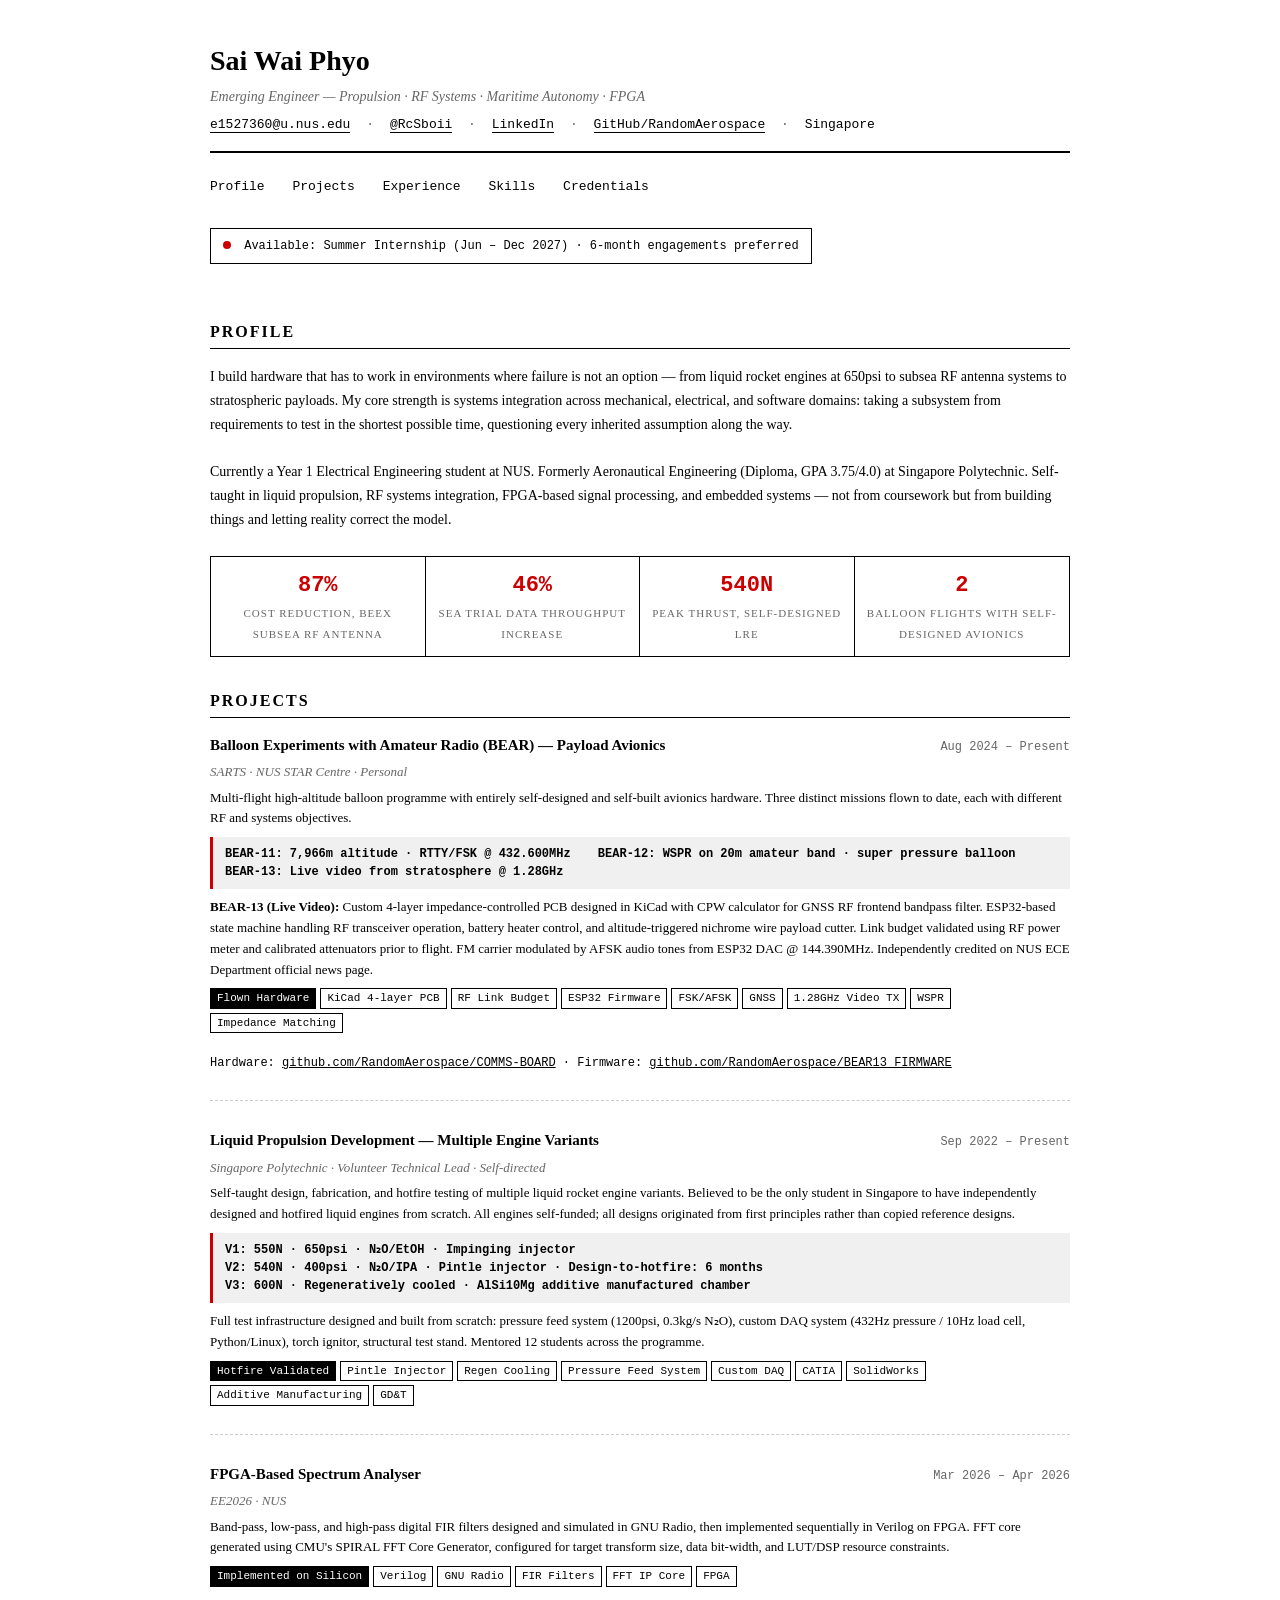
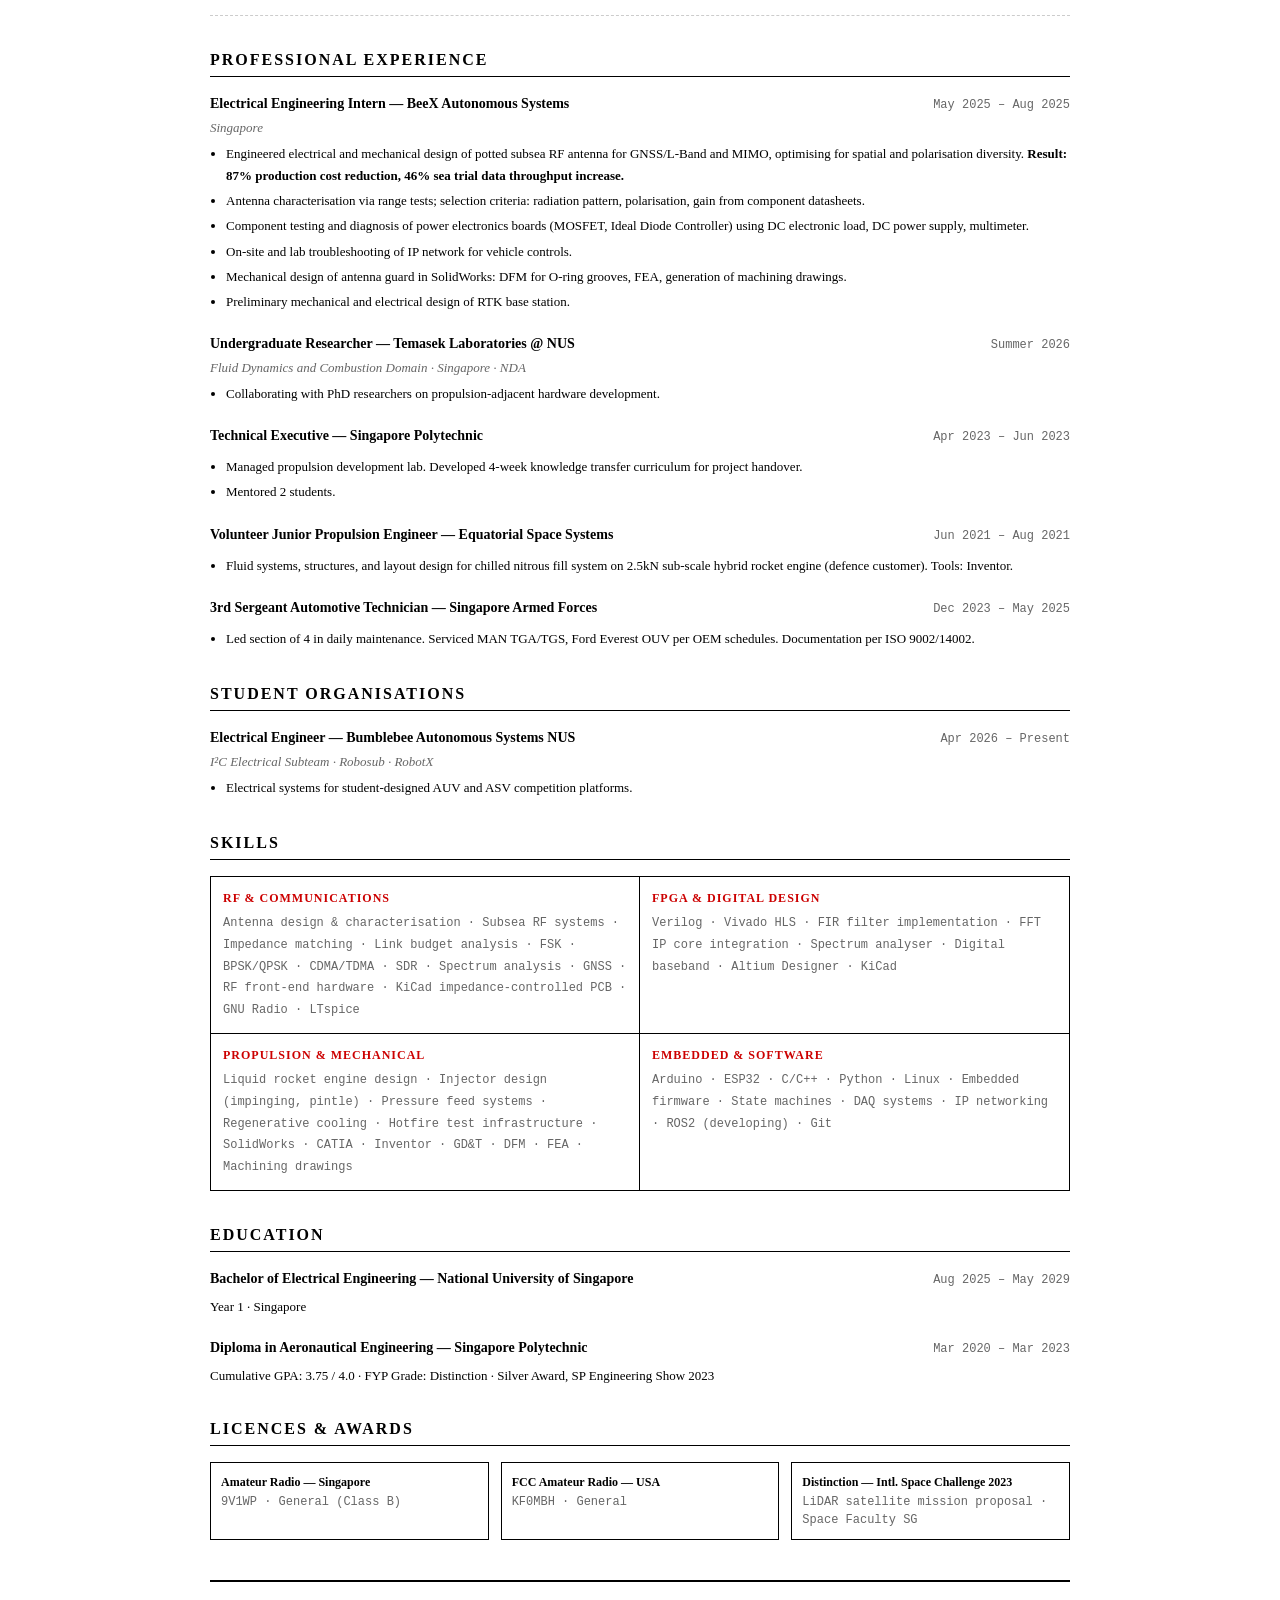
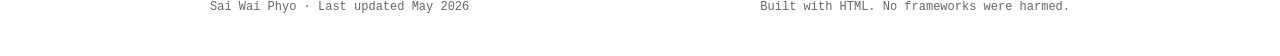
==== index.html @ ee34e175 "Update profile section by removing internships and projects Removed internship details and multiple " ====
<!DOCTYPE html>
<html lang="en">
<head>
<meta charset="UTF-8">
<meta name="viewport" content="width=device-width, initial-scale=1.0">
<title>Sai Wai Phyo — Emerging Engineer</title>
<style>
  /* Academic Brutalist — Information density over aesthetics */
  :root {
    --black: #000000;
    --white: #ffffff;
    --gray: #666666;
    --light-gray: #f0f0f0;
    --border: #000000;
    --accent: #cc0000; /* single red accent, like a correction pen */
  }

  * {
    margin: 0;
    padding: 0;
    box-sizing: border-box;
  }

  body {
    font-family: "Times New Roman", Times, serif;
    font-size: 14px;
    line-height: 1.5;
    color: var(--black);
    background: var(--white);
    max-width: 900px;
    margin: 0 auto;
    padding: 40px 20px;
  }

  /* Header — pure information, no decoration */
  header {
    border-bottom: 2px solid var(--black);
    padding-bottom: 16px;
    margin-bottom: 24px;
  }

  header h1 {
    font-size: 28px;
    font-weight: bold;
    letter-spacing: 0;
    margin-bottom: 4px;
  }

  header .subtitle {
    font-size: 14px;
    color: var(--gray);
    font-style: italic;
    margin-bottom: 8px;
  }

  header .contact-line {
    font-size: 13px;
    font-family: "Courier New", monospace;
  }

  header .contact-line a {
    color: var(--black);
    text-decoration: none;
    border-bottom: 1px solid var(--black);
  }

  header .contact-line a:hover {
    color: var(--accent);
    border-bottom-color: var(--accent);
  }

  header .contact-line span {
    margin: 0 8px;
    color: var(--gray);
  }

  /* Navigation — plain text links */
  nav {
    margin-bottom: 32px;
    font-size: 13px;
    font-family: "Courier New", monospace;
  }

  nav a {
    color: var(--black);
    text-decoration: none;
    margin-right: 20px;
    border-bottom: 1px solid transparent;
  }

  nav a:hover {
    border-bottom: 1px solid var(--black);
  }

  /* Section headers */
  h2 {
    font-size: 16px;
    font-weight: bold;
    text-transform: uppercase;
    letter-spacing: 2px;
    border-bottom: 1px solid var(--black);
    padding-bottom: 4px;
    margin-bottom: 16px;
    margin-top: 32px;
  }

  h3 {
    font-size: 14px;
    font-weight: bold;
    margin-bottom: 4px;
  }

  /* Profile section */
  .profile {
    margin-bottom: 24px;
    font-size: 14px;
    line-height: 1.7;
  }

  /* Stats bar — the numbers that matter */
  .stats-bar {
    display: grid;
    grid-template-columns: repeat(4, 1fr);
    border: 1px solid var(--black);
    margin-bottom: 32px;
  }

  .stat {
    padding: 12px;
    border-right: 1px solid var(--black);
    text-align: center;
  }

  .stat:last-child {
    border-right: none;
  }

  .stat-number {
    font-size: 22px;
    font-weight: bold;
    font-family: "Courier New", monospace;
    color: var(--accent);
    display: block;
  }

  .stat-label {
    font-size: 11px;
    color: var(--gray);
    text-transform: uppercase;
    letter-spacing: 1px;
  }

  /* Project entries */
  .project {
    margin-bottom: 28px;
    padding-bottom: 28px;
    border-bottom: 1px dashed #ccc;
  }

  .project:last-child {
    border-bottom: none;
  }

  .project-header {
    display: flex;
    justify-content: space-between;
    align-items: baseline;
    margin-bottom: 6px;
  }

  .project-title {
    font-size: 15px;
    font-weight: bold;
  }

  .project-date {
    font-size: 12px;
    color: var(--gray);
    font-family: "Courier New", monospace;
    white-space: nowrap;
  }

  .project-org {
    font-size: 13px;
    font-style: italic;
    color: var(--gray);
    margin-bottom: 6px;
  }

  .project-desc {
    font-size: 13px;
    line-height: 1.6;
    margin-bottom: 8px;
  }

  /* Tags */
  .tags {
    display: flex;
    flex-wrap: wrap;
    gap: 4px;
    margin-top: 8px;
  }

  .tag {
    font-family: "Courier New", monospace;
    font-size: 11px;
    border: 1px solid var(--black);
    padding: 1px 6px;
    background: var(--white);
  }

  .tag.highlight {
    background: var(--black);
    color: var(--white);
  }

  /* Metrics */
  .metrics {
    background: var(--light-gray);
    border-left: 3px solid var(--accent);
    padding: 8px 12px;
    margin: 8px 0;
    font-family: "Courier New", monospace;
    font-size: 12px;
  }

  .metrics span {
    display: inline-block;
    margin-right: 20px;
    font-weight: bold;
  }

  /* Skills table */
  .skills-grid {
    display: grid;
    grid-template-columns: 1fr 1fr;
    gap: 0;
    border: 1px solid var(--black);
    margin-bottom: 16px;
  }

  .skill-category {
    padding: 12px;
    border-right: 1px solid var(--black);
    border-bottom: 1px solid var(--black);
  }

  .skill-category:nth-child(even) {
    border-right: none;
  }

  .skill-category:nth-last-child(-n+2) {
    border-bottom: none;
  }

  .skill-category h4 {
    font-size: 12px;
    font-weight: bold;
    text-transform: uppercase;
    letter-spacing: 1px;
    margin-bottom: 6px;
    color: var(--accent);
  }

  .skill-category p {
    font-size: 12px;
    font-family: "Courier New", monospace;
    line-height: 1.8;
    color: var(--gray);
  }

  /* Experience entries */
  .experience {
    margin-bottom: 20px;
  }

  .exp-header {
    display: flex;
    justify-content: space-between;
    align-items: baseline;
  }

  .exp-date {
    font-size: 12px;
    color: var(--gray);
    font-family: "Courier New", monospace;
    white-space: nowrap;
  }

  .exp-bullets {
    margin: 6px 0 0 16px;
    font-size: 13px;
    line-height: 1.7;
  }

  .exp-bullets li {
    margin-bottom: 3px;
  }

  /* Credentials */
  .credentials {
    display: grid;
    grid-template-columns: repeat(3, 1fr);
    gap: 12px;
    margin-bottom: 16px;
  }

  .credential {
    border: 1px solid var(--black);
    padding: 10px;
    font-size: 12px;
  }

  .credential .cred-title {
    font-weight: bold;
    margin-bottom: 2px;
  }

  .credential .cred-detail {
    font-family: "Courier New", monospace;
    color: var(--gray);
  }

  /* Footer */
  footer {
    margin-top: 40px;
    padding-top: 16px;
    border-top: 2px solid var(--black);
    font-size: 12px;
    color: var(--gray);
    font-family: "Courier New", monospace;
    display: flex;
    justify-content: space-between;
  }

  /* Status indicator */
  .status {
    display: inline-block;
    width: 8px;
    height: 8px;
    background: var(--accent);
    border-radius: 50%;
    margin-right: 6px;
    animation: pulse 2s infinite;
  }

  @keyframes pulse {
    0%, 100% { opacity: 1; }
    50% { opacity: 0.3; }
  }

  .availability {
    font-family: "Courier New", monospace;
    font-size: 12px;
    margin-bottom: 24px;
    padding: 8px 12px;
    border: 1px solid var(--black);
    display: inline-block;
  }

  /* Links */
  a {
    color: var(--black);
  }

  a:hover {
    color: var(--accent);
  }

  /* Print friendliness */
  @media print {
    .status { animation: none; }
    body { font-size: 12px; }
  }

  @media (max-width: 600px) {
    .stats-bar { grid-template-columns: repeat(2, 1fr); }
    .skills-grid { grid-template-columns: 1fr; }
    .credentials { grid-template-columns: 1fr; }
    .project-header { flex-direction: column; }
  }
</style>
</head>
<body>

<header>
  <h1>Sai Wai Phyo</h1>
  <div class="subtitle">Emerging Engineer — Propulsion · RF Systems · Maritime Autonomy · FPGA</div>
  <div class="contact-line">
    <a href="mailto:e1527360@u.nus.edu">e1527360@u.nus.edu</a>
    <span>·</span>
    <a href="https://twitter.com/RcSboii" target="_blank">@RcSboii</a>
    <span>·</span>
    <a href="https://linkedin.com/in/saiwaiphyord180" target="_blank">LinkedIn</a>
    <span>·</span>
    <a href="https://github.com/RandomAerospace" target="_blank">GitHub/RandomAerospace</a>
    <span>·</span>
    Singapore
  </div>
</header>

<nav>
  <a href="#profile">Profile</a>
  <a href="#projects">Projects</a>
  <a href="#experience">Experience</a>
  <a href="#skills">Skills</a>
  <a href="#credentials">Credentials</a>
</nav>

<div class="availability">
  <span class="status"></span>
  Available: Summer Internship (Jun – Dec 2027) · 6-month engagements preferred 
</div>

<!-- PROFILE -->
<section id="profile">
  <h2>Profile</h2>
  <div class="profile">
    <p>
      I build hardware that has to work in environments where failure is not an option — from liquid rocket engines at 650psi to subsea RF antenna systems to stratospheric payloads. My core strength is systems integration across mechanical, electrical, and software domains: taking a subsystem from requirements to test in the shortest possible time, questioning every inherited assumption along the way.
    </p>
    <br>
    <p>
      Currently a Year 1 Electrical Engineering student at NUS. Formerly Aeronautical Engineering (Diploma, GPA 3.75/4.0) at Singapore Polytechnic. Self-taught in liquid propulsion, RF systems integration, FPGA-based signal processing, and embedded systems — not from coursework but from building things and letting reality correct the model.
  </div>

  <div class="stats-bar">
    <div class="stat">
      <span class="stat-number">87%</span>
      <span class="stat-label">Cost reduction, BeeX subsea RF antenna</span>
    </div>
    <div class="stat">
      <span class="stat-number">46%</span>
      <span class="stat-label">Sea trial data throughput increase</span>
    </div>
    <div class="stat">
      <span class="stat-number">540N</span>
      <span class="stat-label">Peak thrust, self-designed LRE</span>
    </div>
    <div class="stat">
      <span class="stat-number">2</span>
      <span class="stat-label">Balloon flights with self-designed avionics</span>
    </div>
  </div>
</section>

<!-- PROJECTS -->
<section id="projects">
  <h2>Projects</h2>

  <div class="project">
    <div class="project-header">
      <div class="project-title">Balloon Experiments with Amateur Radio (BEAR) — Payload Avionics</div>
      <div class="project-date">Aug 2024 – Present</div>
    </div>
    <div class="project-org">SARTS · NUS STAR Centre · Personal</div>
    <div class="project-desc">
      Multi-flight high-altitude balloon programme with entirely self-designed and self-built avionics hardware. Three distinct missions flown to date, each with different RF and systems objectives.
    </div>
    <div class="metrics">
      <span>BEAR-11: 7,966m altitude · RTTY/FSK @ 432.600MHz</span>
      <span>BEAR-12: WSPR on 20m amateur band · super pressure balloon</span>
      <span>BEAR-13: Live video from stratosphere @ 1.28GHz</span>
    </div>
    <div class="project-desc">
      <strong>BEAR-13 (Live Video):</strong> Custom 4-layer impedance-controlled PCB designed in KiCad with CPW calculator for GNSS RF frontend bandpass filter. ESP32-based state machine handling RF transceiver operation, battery heater control, and altitude-triggered nichrome wire payload cutter. Link budget validated using RF power meter and calibrated attenuators prior to flight. FM carrier modulated by AFSK audio tones from ESP32 DAC @ 144.390MHz. Independently credited on NUS ECE Department official news page.
    </div>
    <div class="tags">
      <span class="tag highlight">Flown Hardware</span>
      <span class="tag">KiCad 4-layer PCB</span>
      <span class="tag">RF Link Budget</span>
      <span class="tag">ESP32 Firmware</span>
      <span class="tag">FSK/AFSK</span>
      <span class="tag">GNSS</span>
      <span class="tag">1.28GHz Video TX</span>
      <span class="tag">WSPR</span>
      <span class="tag">Impedance Matching</span>
    </div>
    <br>
    <div style="font-size:12px; font-family: 'Courier New', monospace;">
      Hardware: <a href="https://github.com/RandomAerospace/COMMS-BOARD" target="_blank">github.com/RandomAerospace/COMMS-BOARD</a> ·
      Firmware: <a href="https://github.com/RandomAerospace/BEAR13_FIRMWARE" target="_blank">github.com/RandomAerospace/BEAR13_FIRMWARE</a>
    </div>
  </div>

  <div class="project">
    <div class="project-header">
      <div class="project-title">Liquid Propulsion Development — Multiple Engine Variants</div>
      <div class="project-date">Sep 2022 – Present</div>
    </div>
    <div class="project-org">Singapore Polytechnic · Volunteer Technical Lead · Self-directed</div>
    <div class="project-desc">
      Self-taught design, fabrication, and hotfire testing of multiple liquid rocket engine variants. Believed to be the only student in Singapore to have independently designed and hotfired liquid engines from scratch. All engines self-funded; all designs originated from first principles rather than copied reference designs.
    </div>
    <div class="metrics">
      <span>V1: 550N · 650psi · N₂O/EtOH · Impinging injector</span>
      <span>V2: 540N · 400psi · N₂O/IPA · Pintle injector · Design-to-hotfire: 6 months</span>
      <span>V3: 600N · Regeneratively cooled · AlSi10Mg additive manufactured chamber</span>
    </div>
    <div class="project-desc">
      Full test infrastructure designed and built from scratch: pressure feed system (1200psi, 0.3kg/s N₂O), custom DAQ system (432Hz pressure / 10Hz load cell, Python/Linux), torch ignitor, structural test stand. Mentored 12 students across the programme.
    </div>
    <div class="tags">
      <span class="tag highlight">Hotfire Validated</span>
      <span class="tag">Pintle Injector</span>
      <span class="tag">Regen Cooling</span>
      <span class="tag">Pressure Feed System</span>
      <span class="tag">Custom DAQ</span>
      <span class="tag">CATIA</span>
      <span class="tag">SolidWorks</span>
      <span class="tag">Additive Manufacturing</span>
      <span class="tag">GD&T</span>
    </div>
  </div>

  <div class="project">
    <div class="project-header">
      <div class="project-title">FPGA-Based Spectrum Analyser</div>
      <div class="project-date">Mar 2026 – Apr 2026</div>
    </div>
    <div class="project-org">EE2026 · NUS</div>
    <div class="project-desc">
      Band-pass, low-pass, and high-pass digital FIR filters designed and simulated in GNU Radio, then implemented sequentially in Verilog on FPGA. FFT core generated using CMU's SPIRAL FFT Core Generator, configured for target transform size, data bit-width, and LUT/DSP resource constraints.
    </div>
    <div class="tags">
      <span class="tag highlight">Implemented on Silicon</span>
      <span class="tag">Verilog</span>
      <span class="tag">GNU Radio</span>
      <span class="tag">FIR Filters</span>
      <span class="tag">FFT IP Core</span>
      <span class="tag">FPGA</span>
    </div>
  </div>


<!-- EXPERIENCE -->
<section id="experience">
  <h2>Professional Experience</h2>

  <div class="experience">
    <div class="exp-header">
      <h3>Electrical Engineering Intern — BeeX Autonomous Systems</h3>
      <div class="exp-date">May 2025 – Aug 2025</div>
    </div>
    <div class="project-org">Singapore</div>
    <ul class="exp-bullets">
      <li>Engineered electrical and mechanical design of potted subsea RF antenna for GNSS/L-Band and MIMO, optimising for spatial and polarisation diversity. <strong>Result: 87% production cost reduction, 46% sea trial data throughput increase.</strong></li>
      <li>Antenna characterisation via range tests; selection criteria: radiation pattern, polarisation, gain from component datasheets.</li>
      <li>Component testing and diagnosis of power electronics boards (MOSFET, Ideal Diode Controller) using DC electronic load, DC power supply, multimeter.</li>
      <li>On-site and lab troubleshooting of IP network for vehicle controls.</li>
      <li>Mechanical design of antenna guard in SolidWorks: DFM for O-ring grooves, FEA, generation of machining drawings.</li>
      <li>Preliminary mechanical and electrical design of RTK base station.</li>
    </ul>
  </div>

  <div class="experience">
    <div class="exp-header">
      <h3>Undergraduate Researcher — Temasek Laboratories @ NUS</h3>
      <div class="exp-date">Summer 2026</div>
    </div>
    <div class="project-org">Fluid Dynamics and Combustion Domain · Singapore · NDA</div>
    <ul class="exp-bullets">
      <li>Collaborating with PhD researchers on propulsion-adjacent hardware development.</li>
    
    </ul>
  </div>

  <div class="experience">
    <div class="exp-header">
      <h3>Technical Executive — Singapore Polytechnic</h3>
      <div class="exp-date">Apr 2023 – Jun 2023</div>
    </div>
    <ul class="exp-bullets">
      <li>Managed propulsion development lab. Developed 4-week knowledge transfer curriculum for project handover.</li>
      <li>Mentored 2 students.</li>
    </ul>
  </div>

  <div class="experience">
    <div class="exp-header">
      <h3>Volunteer Junior Propulsion Engineer — Equatorial Space Systems</h3>
      <div class="exp-date">Jun 2021 – Aug 2021</div>
    </div>
    <ul class="exp-bullets">
      <li>Fluid systems, structures, and layout design for chilled nitrous fill system on 2.5kN sub-scale hybrid rocket engine (defence customer). Tools: Inventor.</li>
    </ul>
  </div>

  <div class="experience">
    <div class="exp-header">
      <h3>3rd Sergeant Automotive Technician — Singapore Armed Forces</h3>
      <div class="exp-date">Dec 2023 – May 2025</div>
    </div>
    <ul class="exp-bullets">
      <li>Led section of 4 in daily maintenance. Serviced MAN TGA/TGS, Ford Everest OUV per OEM schedules. Documentation per ISO 9002/14002.</li>
    </ul>
  </div>

</section>

<!-- ORGANISATIONS -->
<section>
  <h2>Student Organisations</h2>
  <div class="experience">
    <div class="exp-header">
      <h3>Electrical Engineer — Bumblebee Autonomous Systems NUS</h3>
      <div class="exp-date">Apr 2026 – Present</div>
    </div>
    <div class="project-org">I²C Electrical Subteam · Robosub · RobotX</div>
    <ul class="exp-bullets">
      <li>Electrical systems for student-designed AUV and ASV competition platforms.</li>
    </ul>
  </div>
</section>

<!-- SKILLS -->
<section id="skills">
  <h2>Skills</h2>
  <div class="skills-grid">
    <div class="skill-category">
      <h4>RF & Communications</h4>
      <p>Antenna design & characterisation · Subsea RF systems · Impedance matching · Link budget analysis · FSK · BPSK/QPSK · CDMA/TDMA · SDR · Spectrum analysis · GNSS · RF front-end hardware · KiCad impedance-controlled PCB · GNU Radio · LTspice</p>
    </div>
    <div class="skill-category">
      <h4>FPGA & Digital Design</h4>
      <p>Verilog · Vivado HLS · FIR filter implementation · FFT IP core integration · Spectrum analyser · Digital baseband · Altium Designer · KiCad</p>
    </div>
    <div class="skill-category">
      <h4>Propulsion & Mechanical</h4>
      <p>Liquid rocket engine design · Injector design (impinging, pintle) · Pressure feed systems · Regenerative cooling · Hotfire test infrastructure · SolidWorks · CATIA · Inventor · GD&T · DFM · FEA · Machining drawings</p>
    </div>
    <div class="skill-category">
      <h4>Embedded & Software</h4>
      <p>Arduino · ESP32 · C/C++ · Python · Linux · Embedded firmware · State machines · DAQ systems · IP networking · ROS2 (developing) · Git</p>
    </div>
  </div>
</section>

<!-- EDUCATION -->
<section>
  <h2>Education</h2>
  <div class="experience">
    <div class="exp-header">
      <h3>Bachelor of Electrical Engineering — National University of Singapore</h3>
      <div class="exp-date">Aug 2025 – May 2029</div>
    </div>
    <p style="font-size:13px; margin-top:4px;">Year 1 · Singapore</p>
  </div>
  <div class="experience">
    <div class="exp-header">
      <h3>Diploma in Aeronautical Engineering — Singapore Polytechnic</h3>
      <div class="exp-date">Mar 2020 – Mar 2023</div>
    </div>
    <p style="font-size:13px; margin-top:4px;">Cumulative GPA: 3.75 / 4.0 · FYP Grade: Distinction · Silver Award, SP Engineering Show 2023</p>
  </div>
</section>

<!-- CREDENTIALS -->
<section id="credentials">
  <h2>Licences & Awards</h2>
  <div class="credentials">
    <div class="credential">
      <div class="cred-title">Amateur Radio — Singapore</div>
      <div class="cred-detail">9V1WP · General (Class B)</div>
    </div>
    <div class="credential">
      <div class="cred-title">FCC Amateur Radio — USA</div>
      <div class="cred-detail">KF0MBH · General</div>
    </div>
    <div class="credential">
      <div class="cred-title">Distinction — Intl. Space Challenge 2023</div>
      <div class="cred-detail">LiDAR satellite mission proposal · Space Faculty SG</div>
    </div>
  </div>
</section>

<footer>
  <div>Sai Wai Phyo · Last updated May 2026</div>
  <div>Built with HTML. No frameworks were harmed.</div>
</footer>

</body>
</html>
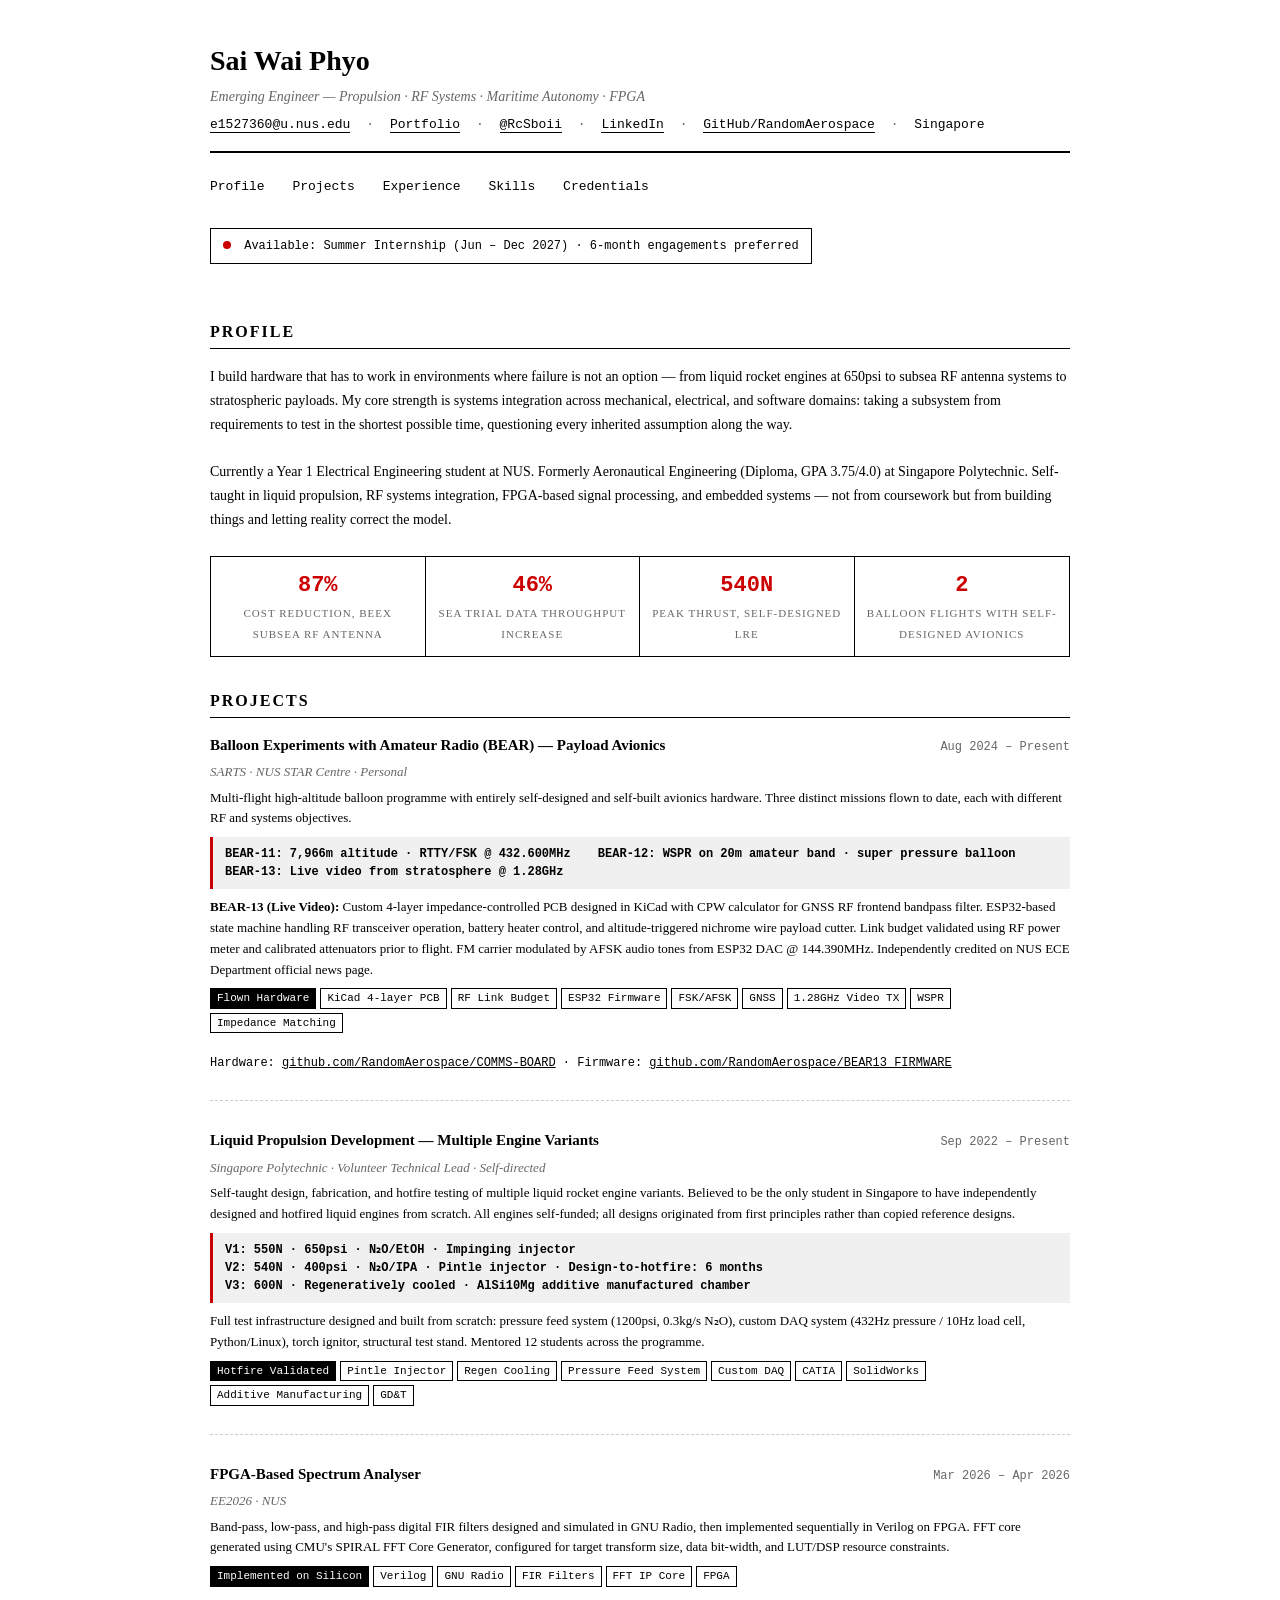
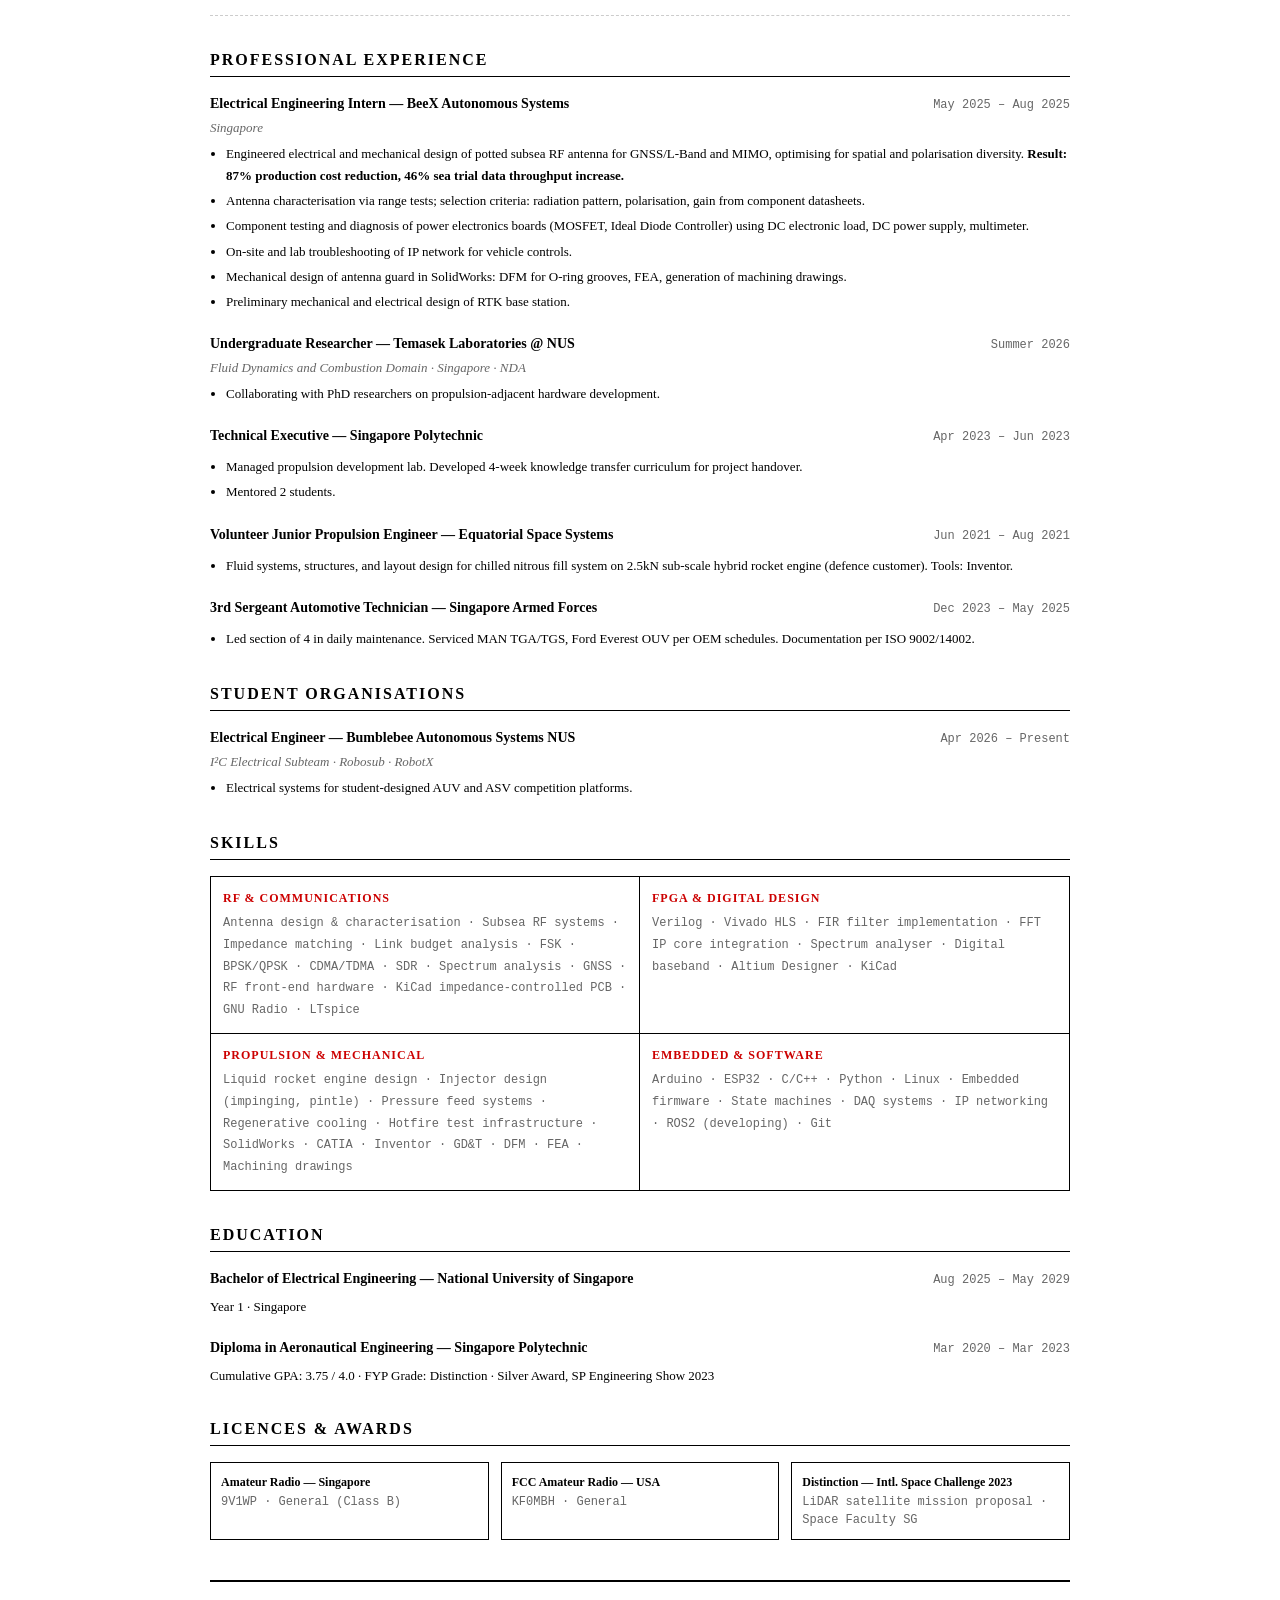
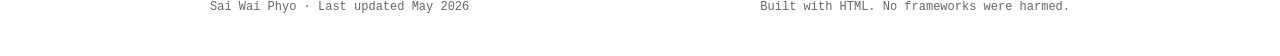
==== commit 327c4b7a: "Add portfolio link to contact section" ====
--- a/index.html
+++ b/index.html
@@ -389,6 +389,8 @@
   <div class="contact-line">
     <a href="mailto:e1527360@u.nus.edu">e1527360@u.nus.edu</a>
     <span>·</span>
+    <a href="https://drive.google.com/file/d/1zwjKW01_G8EqG-WdmPTag42tZ5hW-RcL/view?usp=sharing" target="_blank">Portfolio</a>
+    <span>·</span>
     <a href="https://twitter.com/RcSboii" target="_blank">@RcSboii</a>
     <span>·</span>
     <a href="https://linkedin.com/in/saiwaiphyord180" target="_blank">LinkedIn</a>
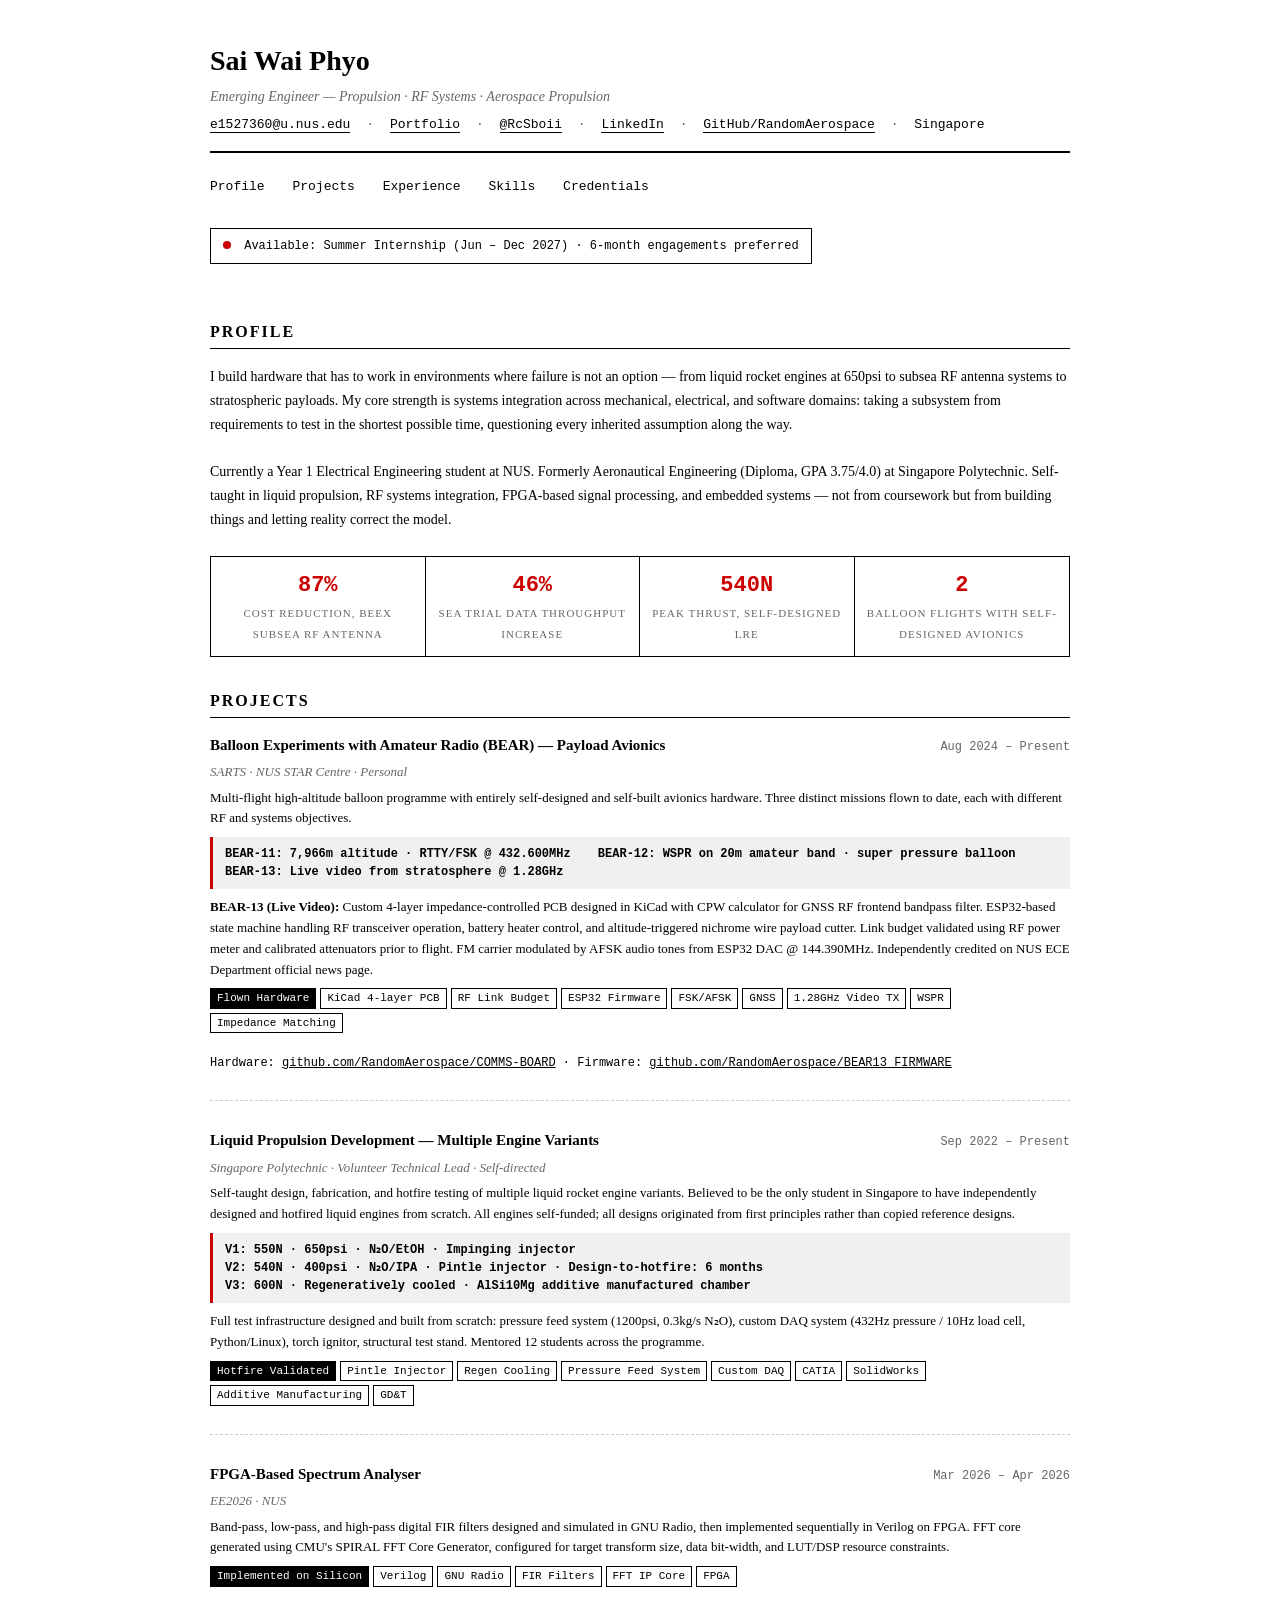
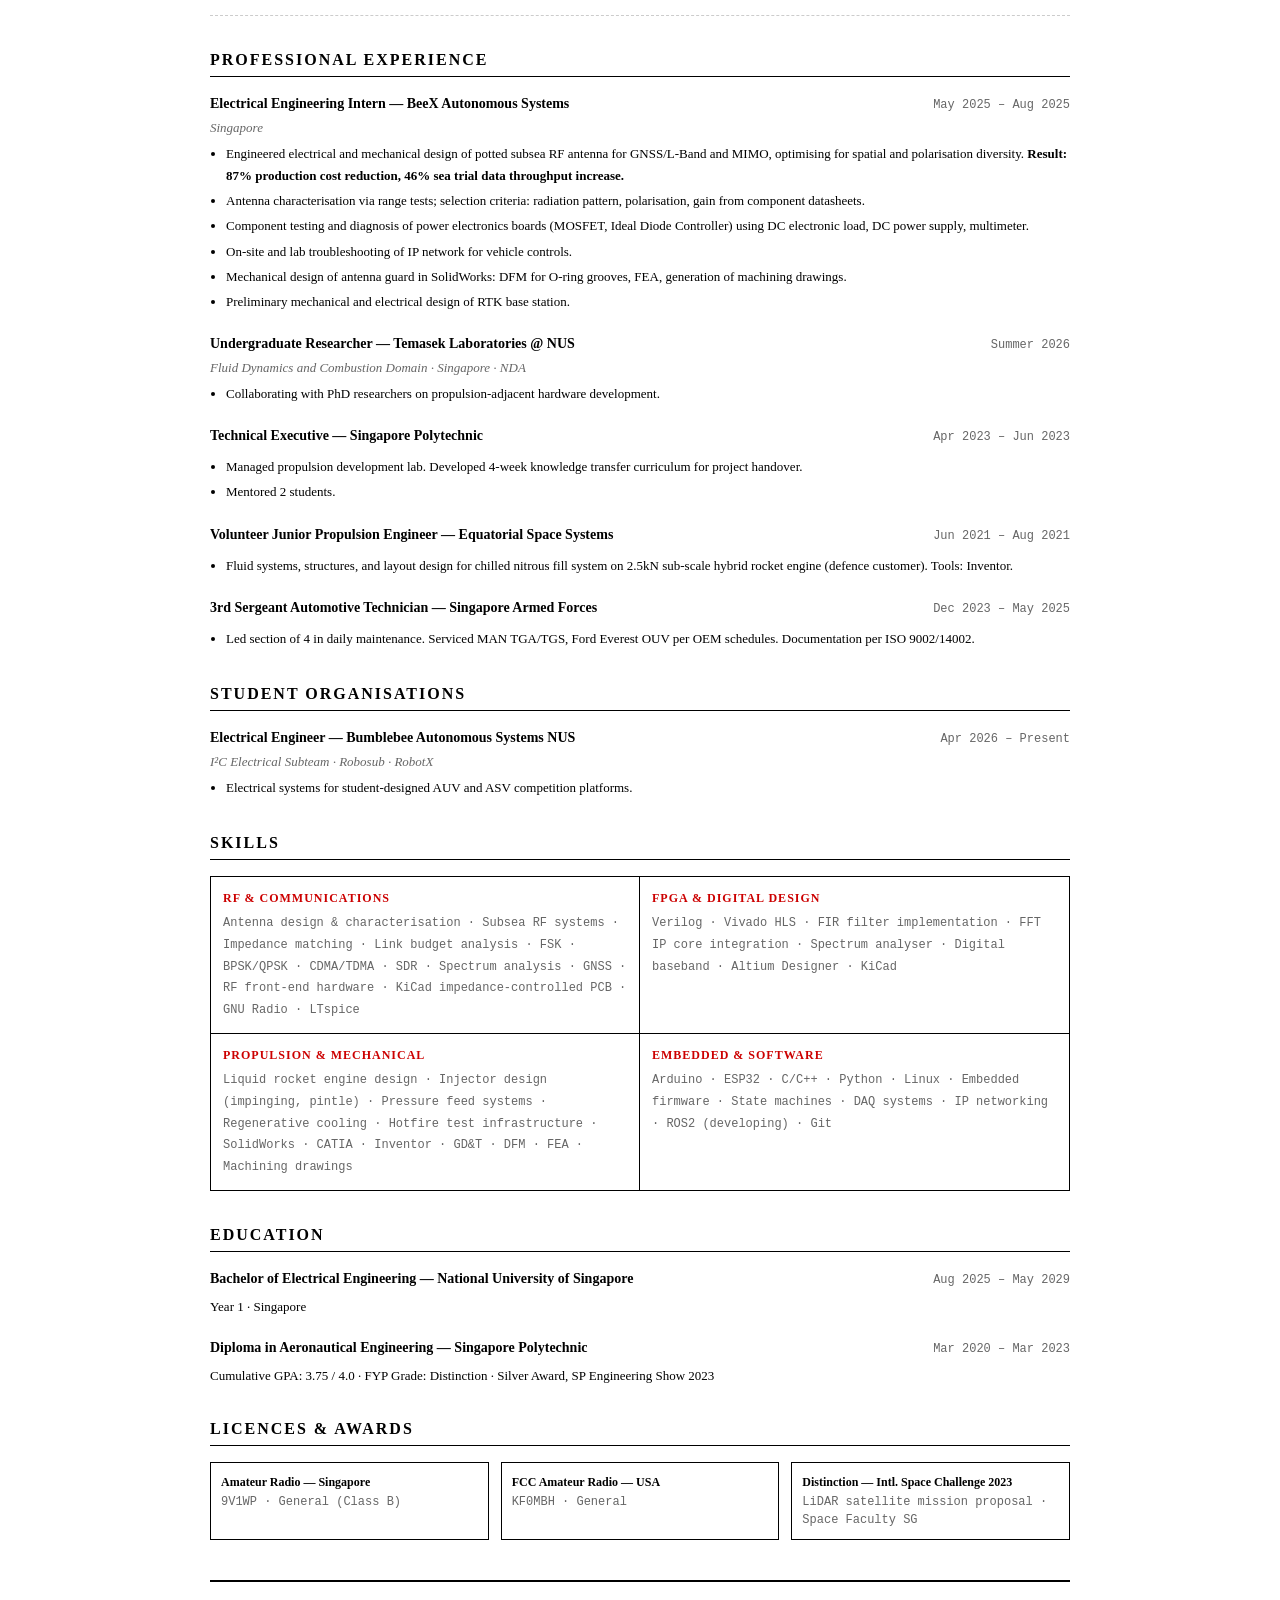
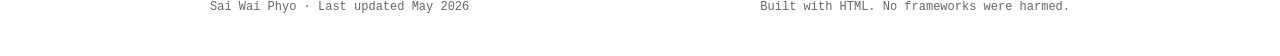
==== commit f1ed62ab: "Update subtitle in index.html to reflect changes" ====
--- a/index.html
+++ b/index.html
@@ -385,7 +385,7 @@
 
 <header>
   <h1>Sai Wai Phyo</h1>
-  <div class="subtitle">Emerging Engineer — Propulsion · RF Systems · Maritime Autonomy · FPGA</div>
+  <div class="subtitle">Emerging Engineer — Propulsion · RF Systems · Aerospace Propulsion</div>
   <div class="contact-line">
     <a href="mailto:e1527360@u.nus.edu">e1527360@u.nus.edu</a>
     <span>·</span>
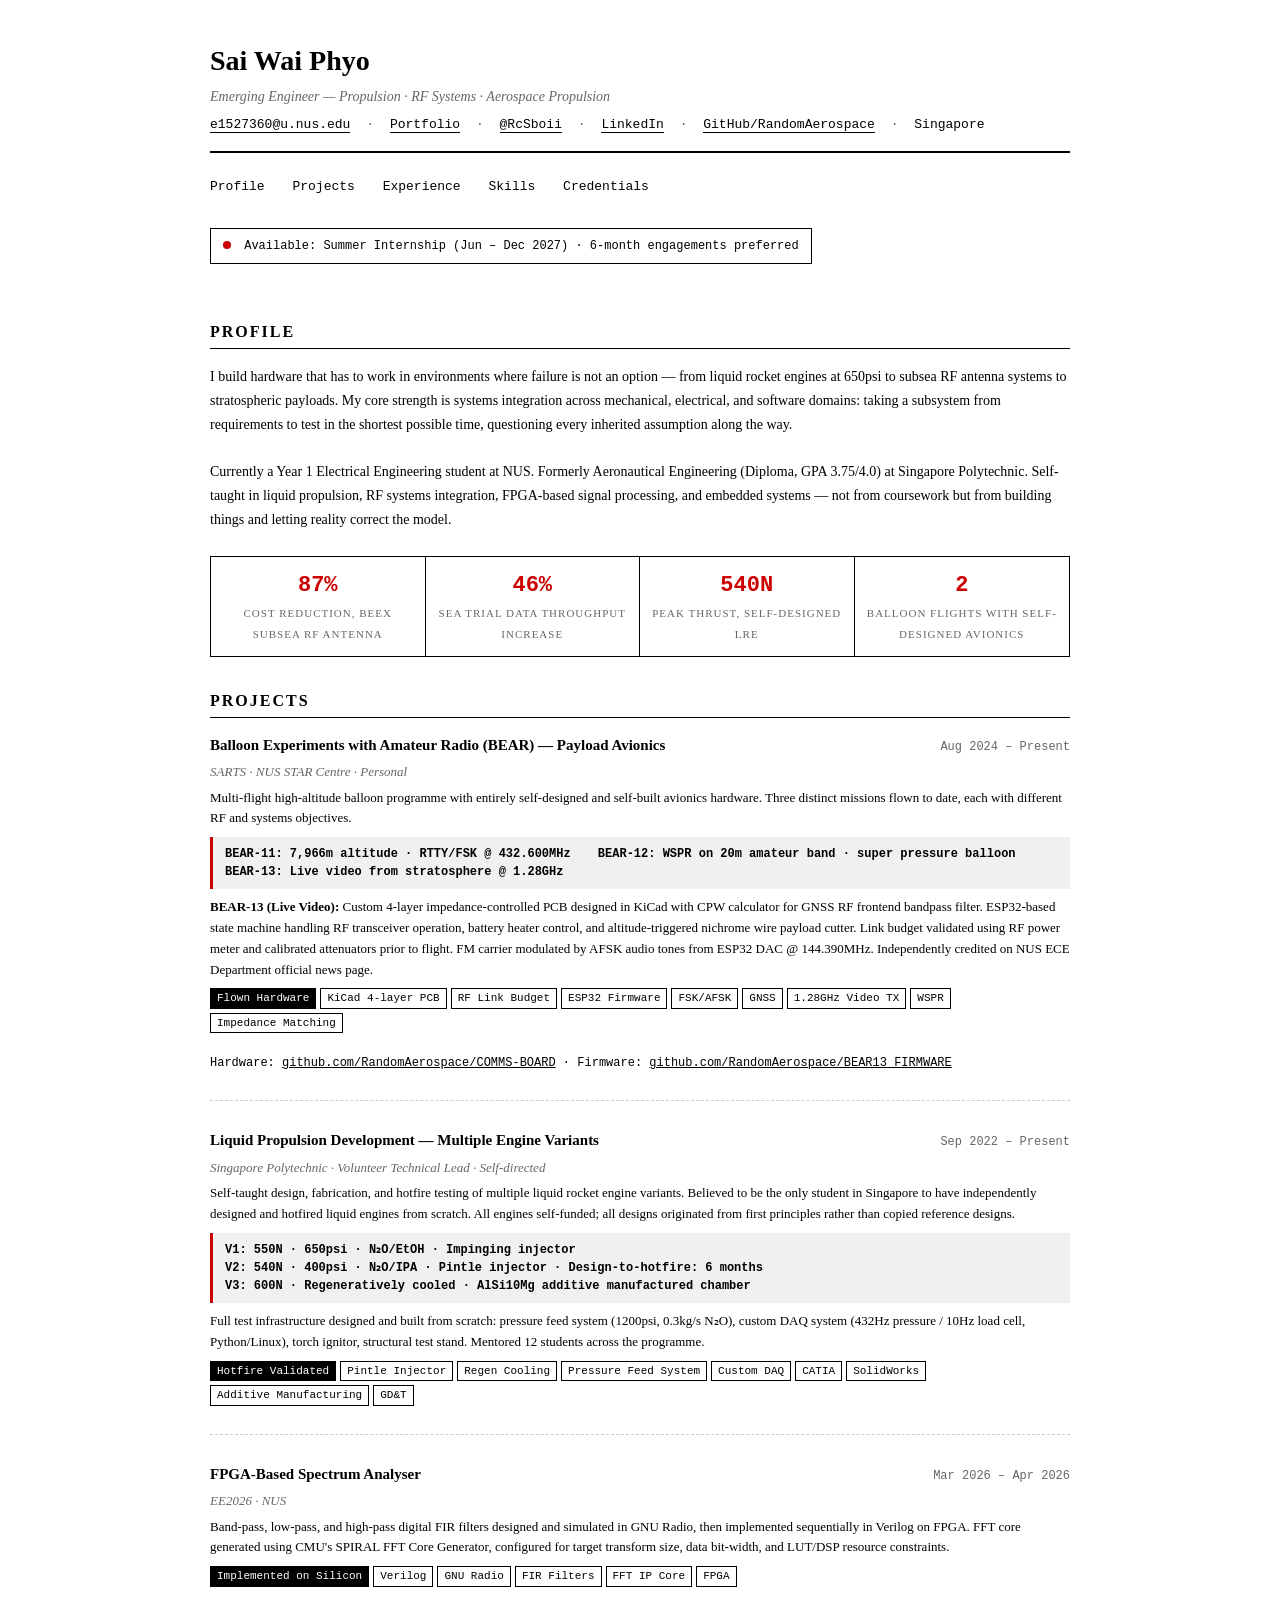
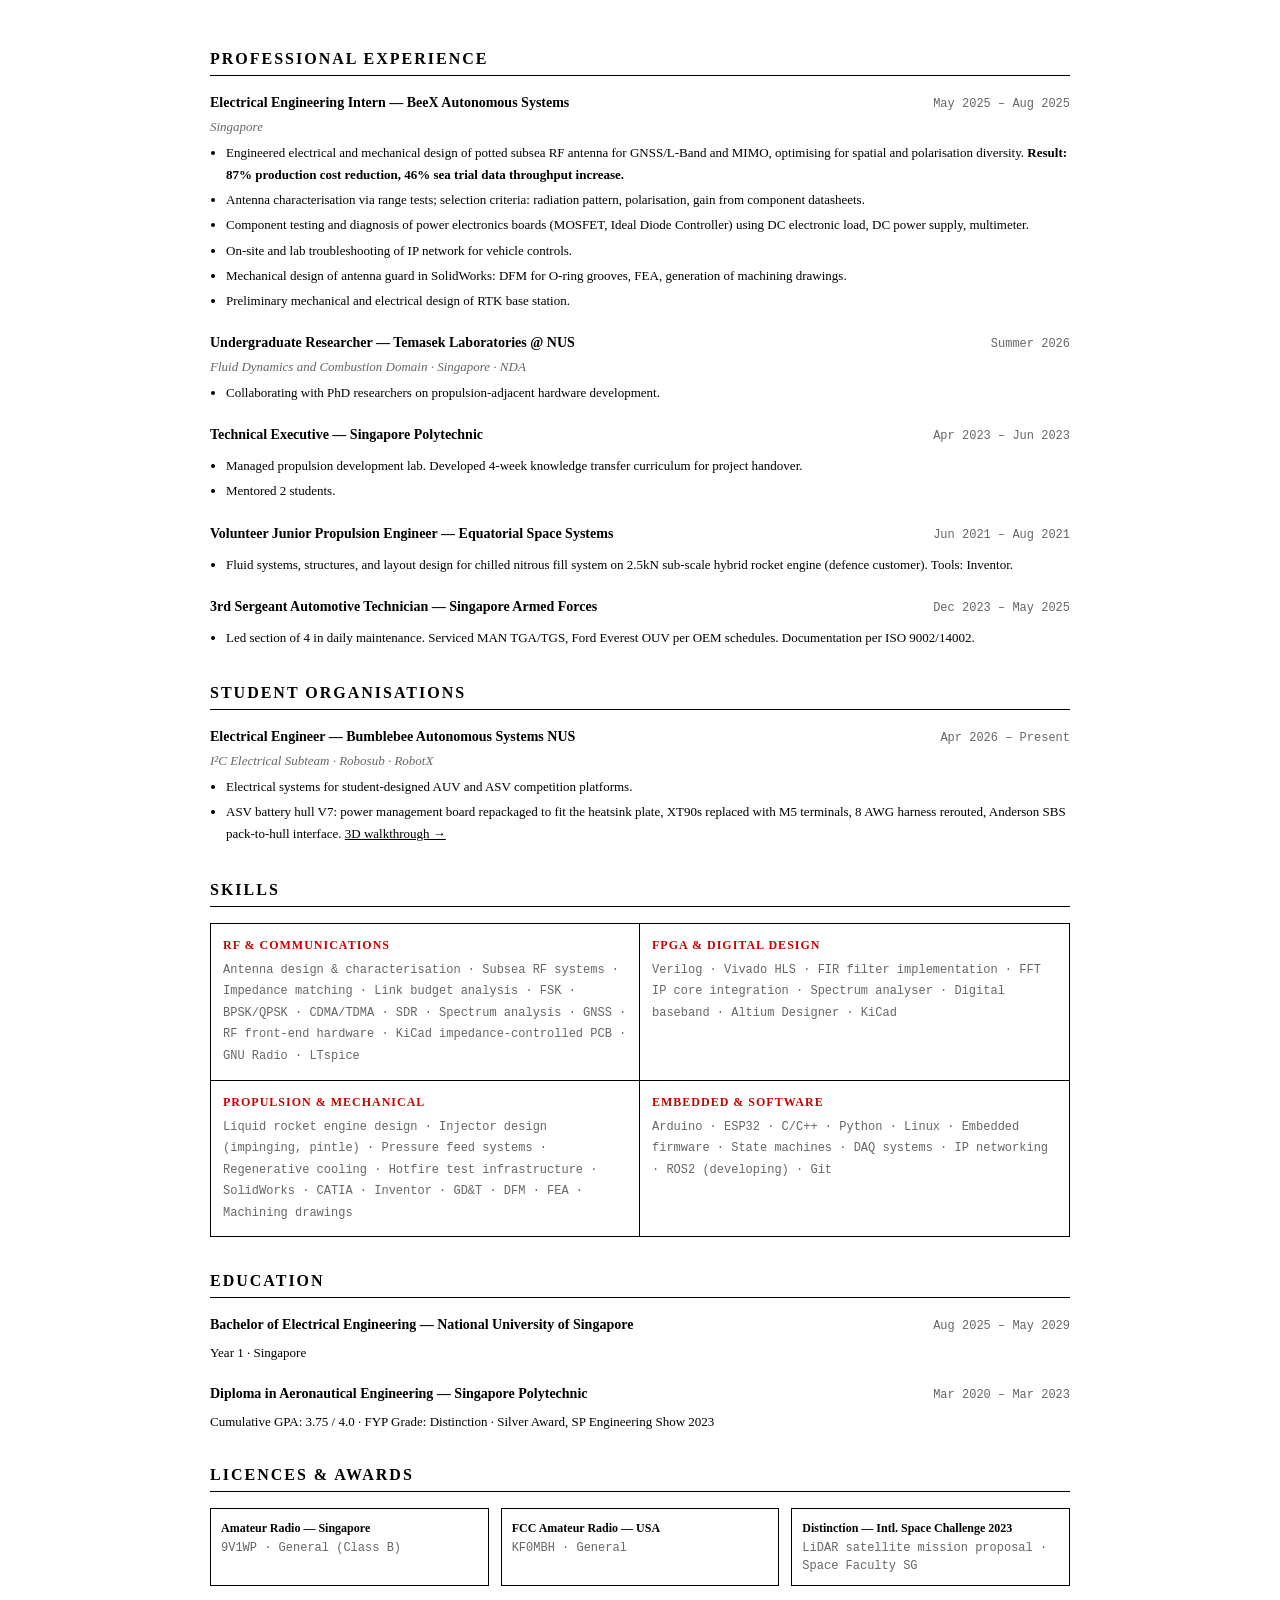
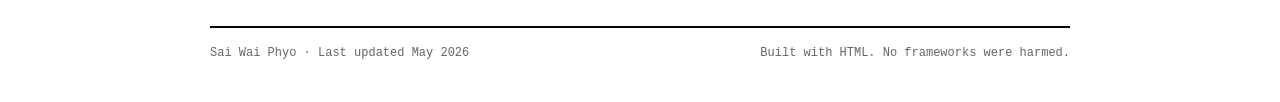
==== commit ea2a8f32: "Link battery hull V7 walkthrough from Bumblebee entry; close Projects section" ====
--- a/index.html
+++ b/index.html
@@ -533,6 +533,7 @@
       <span class="tag">FPGA</span>
     </div>
   </div>
+</section>
 
 
 <!-- EXPERIENCE -->
@@ -611,6 +612,7 @@
     <div class="project-org">I²C Electrical Subteam · Robosub · RobotX</div>
     <ul class="exp-bullets">
       <li>Electrical systems for student-designed AUV and ASV competition platforms.</li>
+      <li>ASV battery hull V7: power management board repackaged to fit the heatsink plate, XT90s replaced with M5 terminals, 8 AWG harness rerouted, Anderson SBS pack-to-hull interface. <a href="battery-hull-v7-walkthrough.html" target="_blank">3D walkthrough →</a></li>
     </ul>
   </div>
 </section>
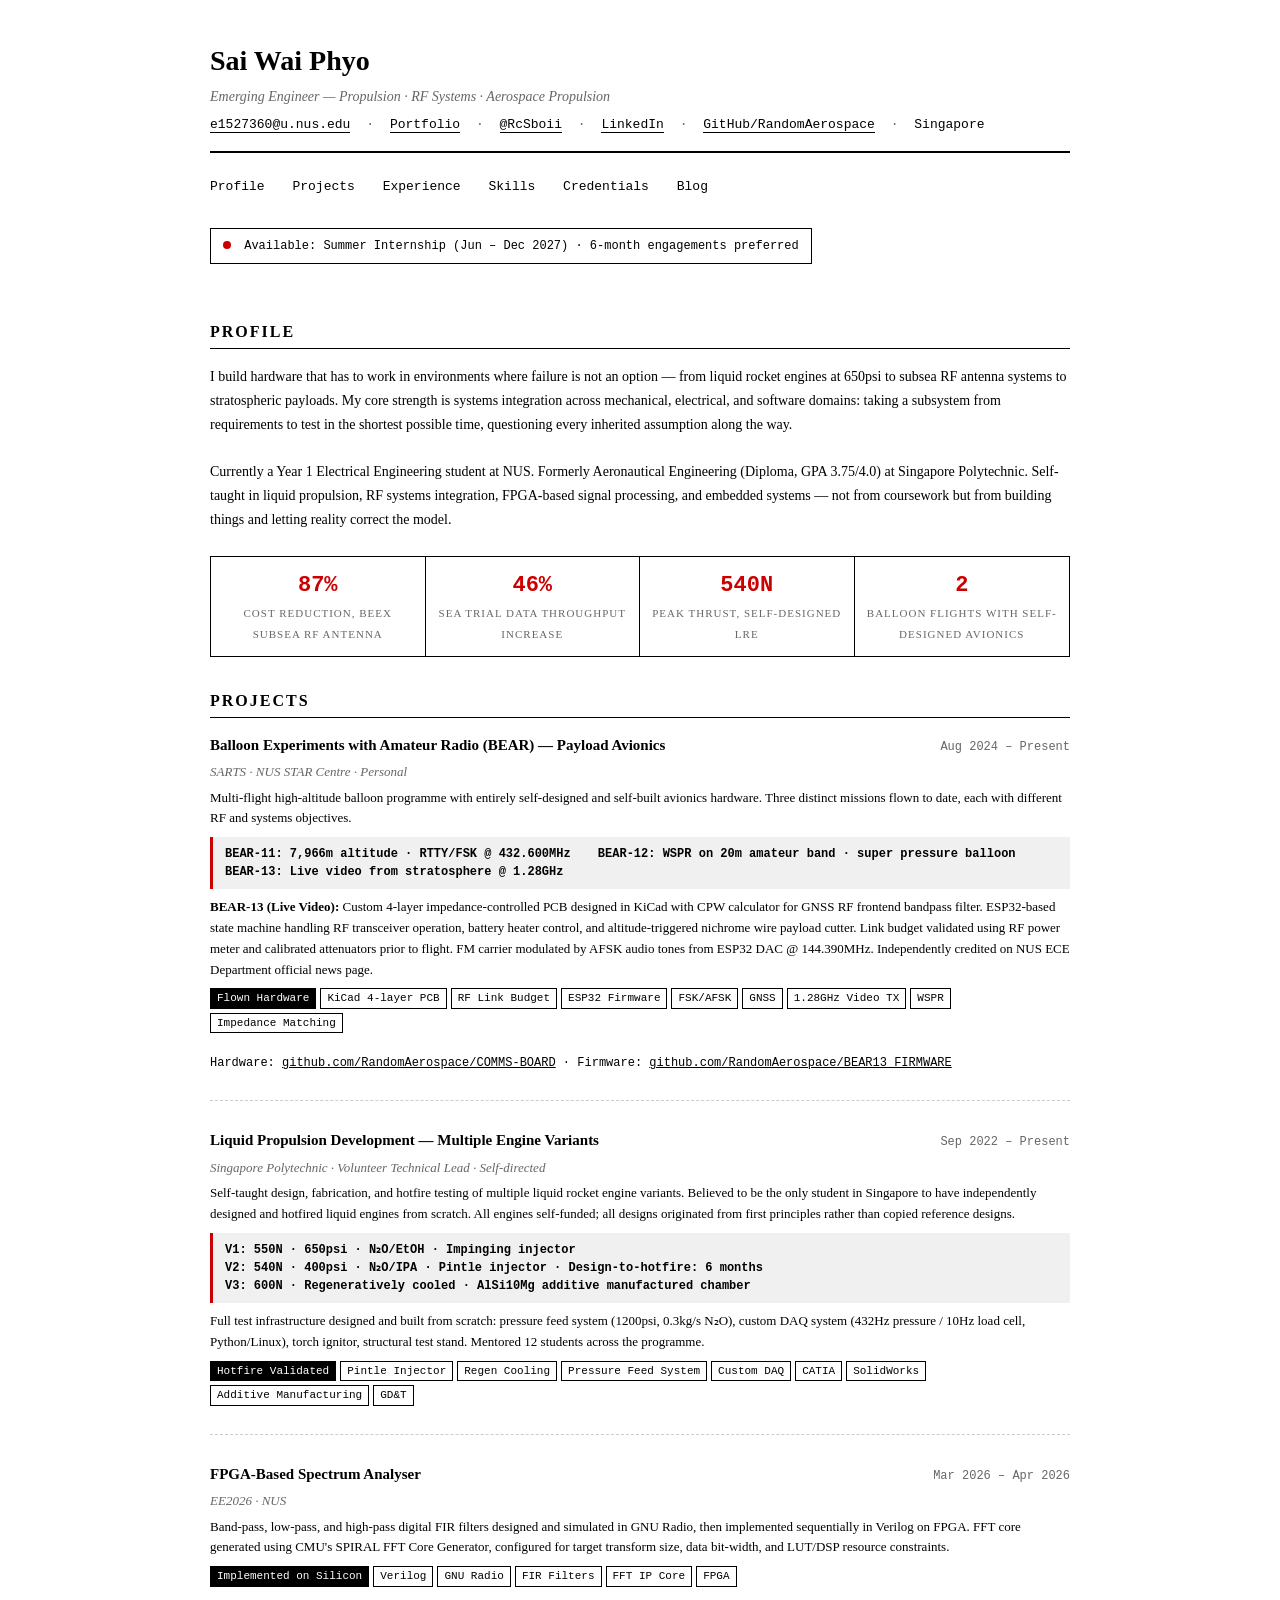
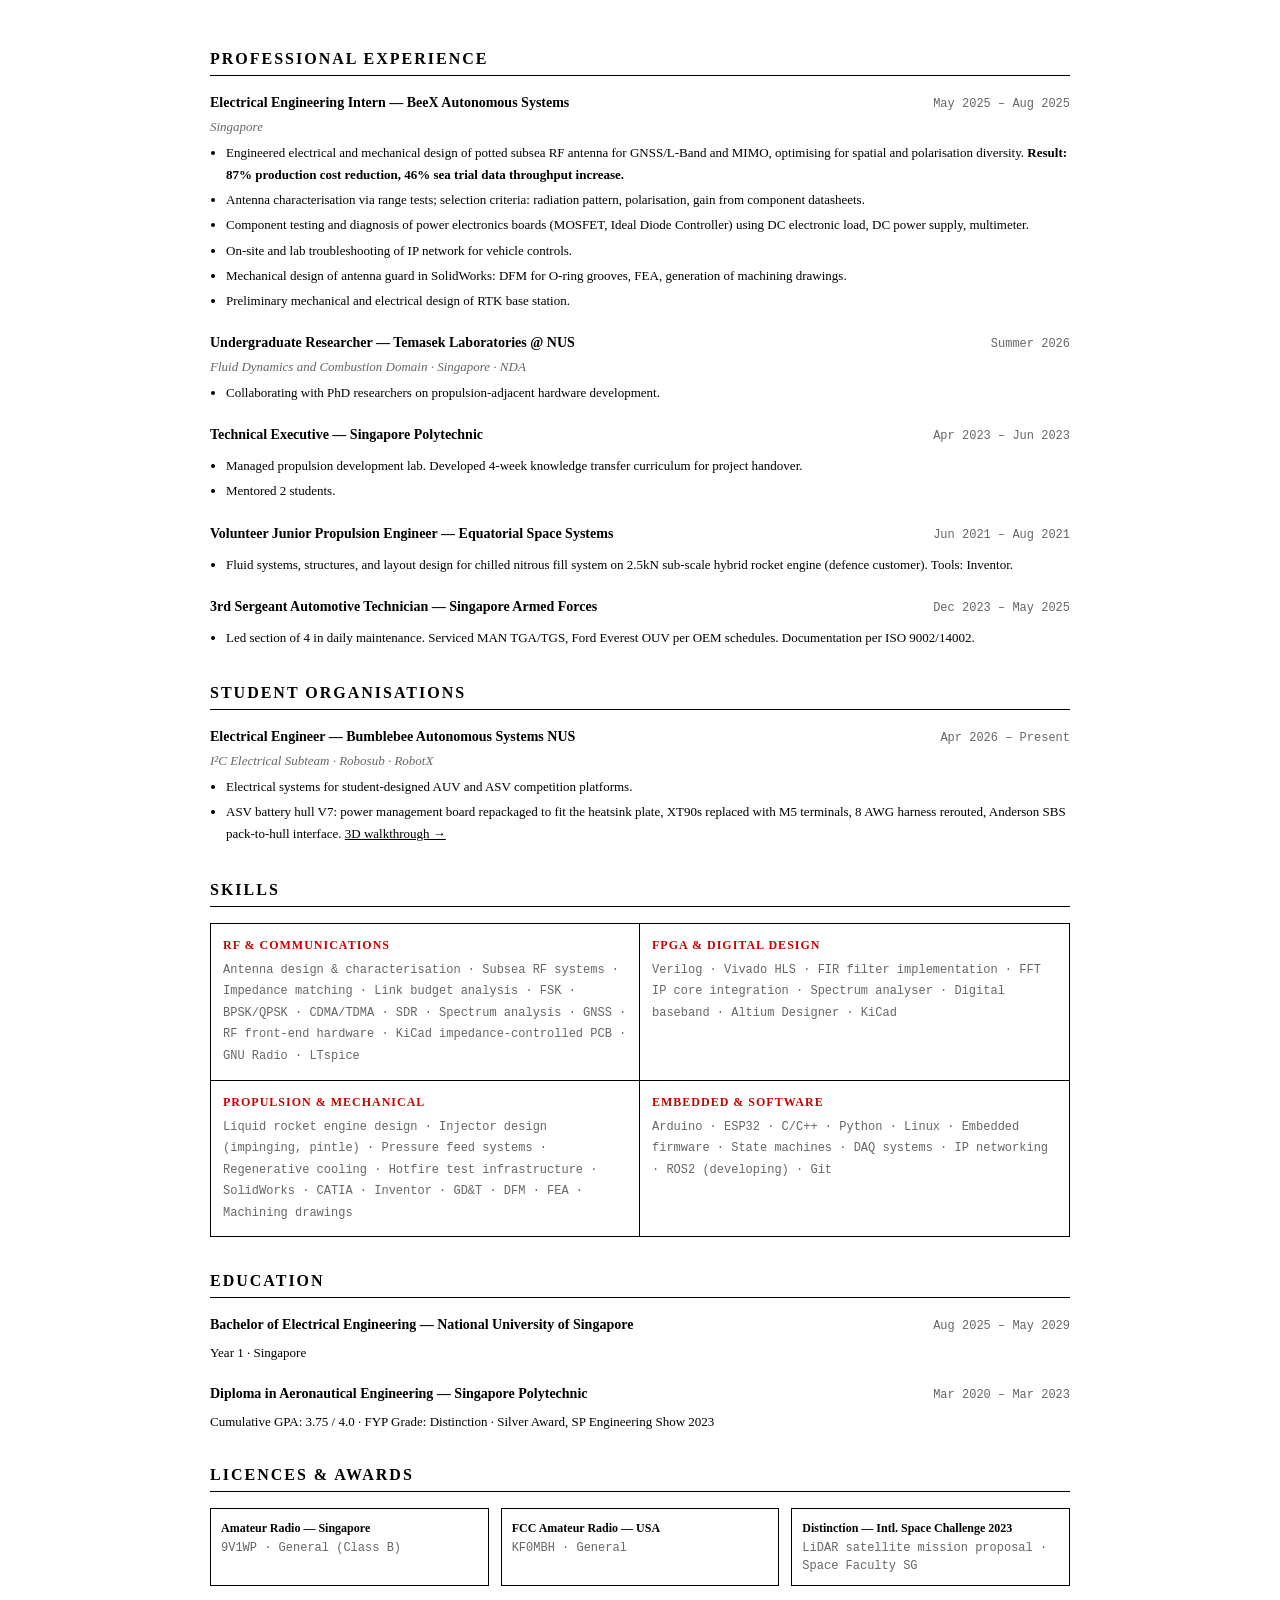
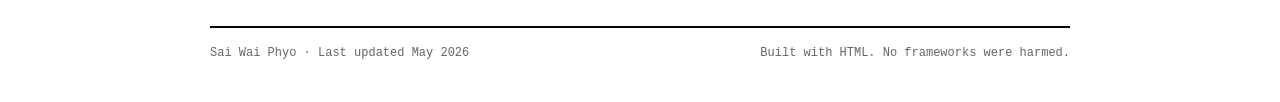
==== commit d36b92eb: "Add engineering blog: RF-001 (BEAR-13) and PWR-001 (BEAR-14) - blog/blog.css: drawing-sheet layout, " ====
--- a/index.html
+++ b/index.html
@@ -407,6 +407,7 @@
   <a href="#experience">Experience</a>
   <a href="#skills">Skills</a>
   <a href="#credentials">Credentials</a>
+  <a href="blog/">Blog</a>
 </nav>
 
 <div class="availability">
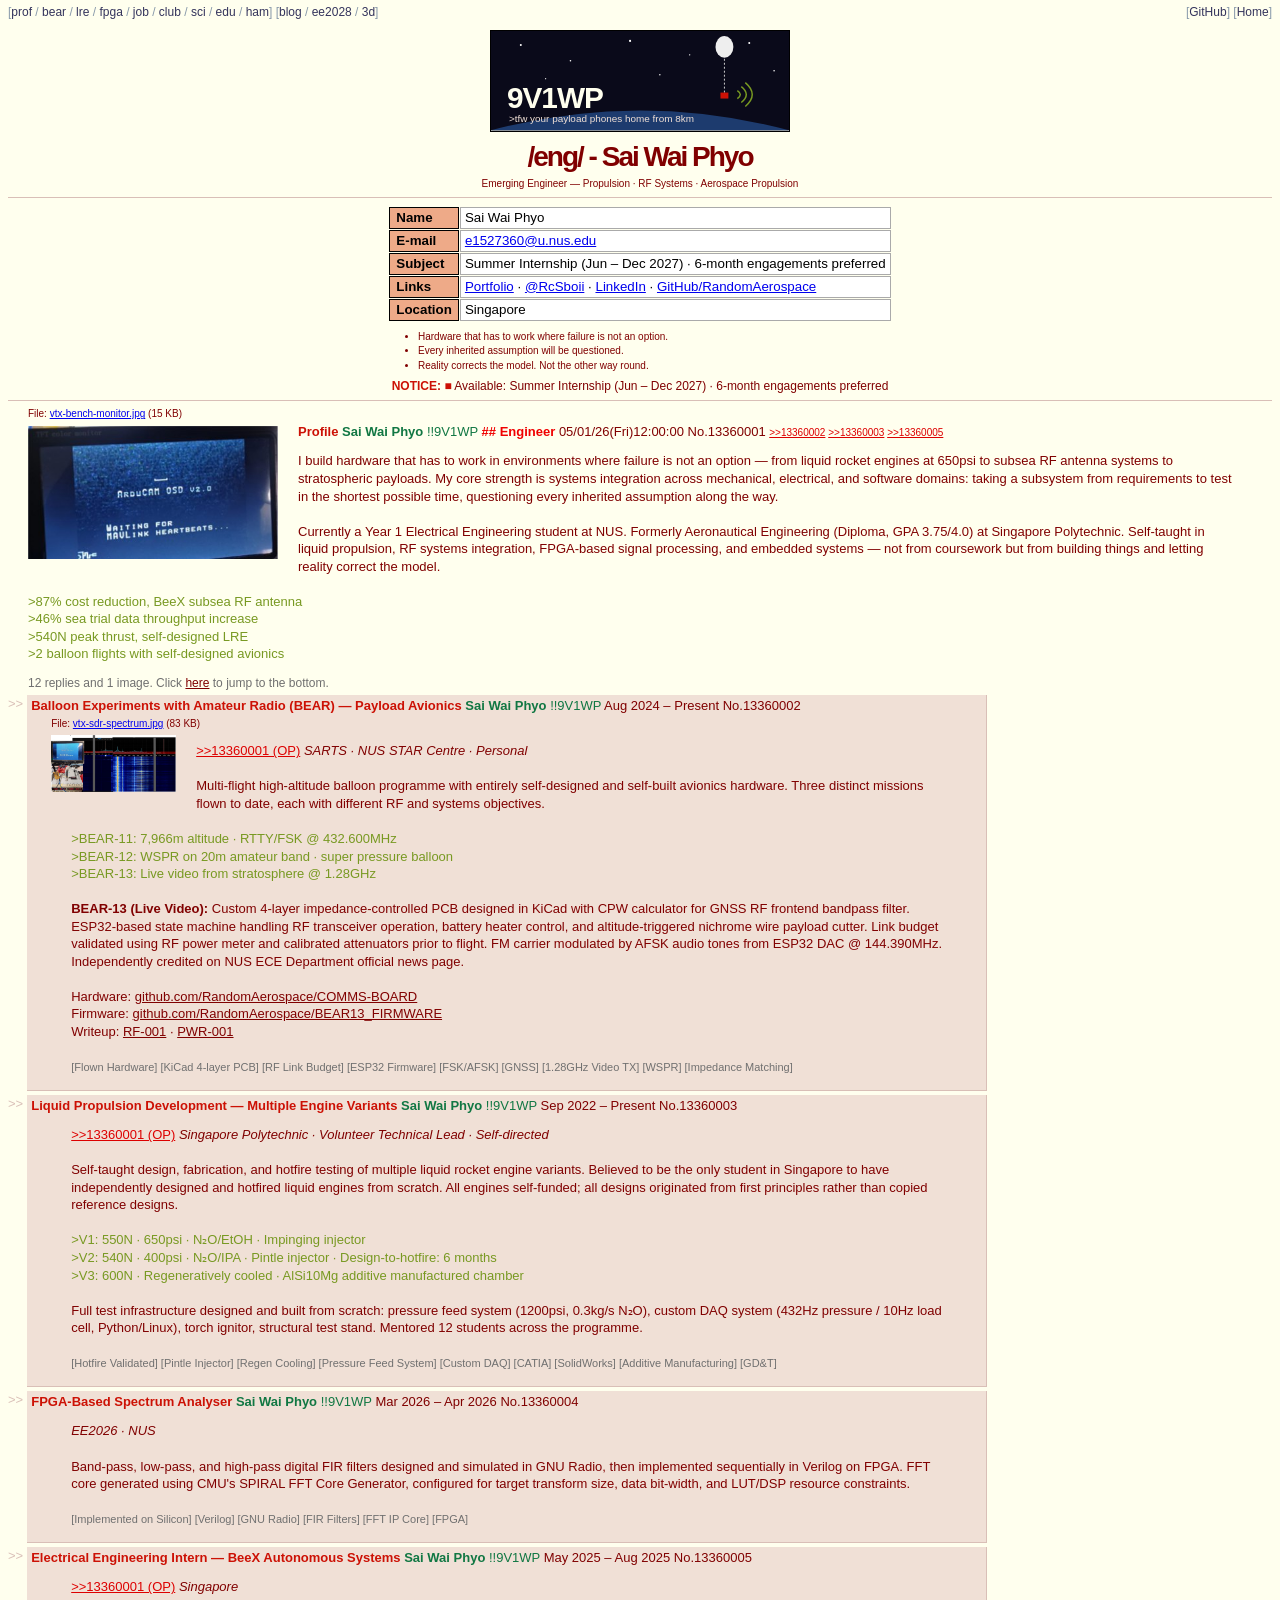
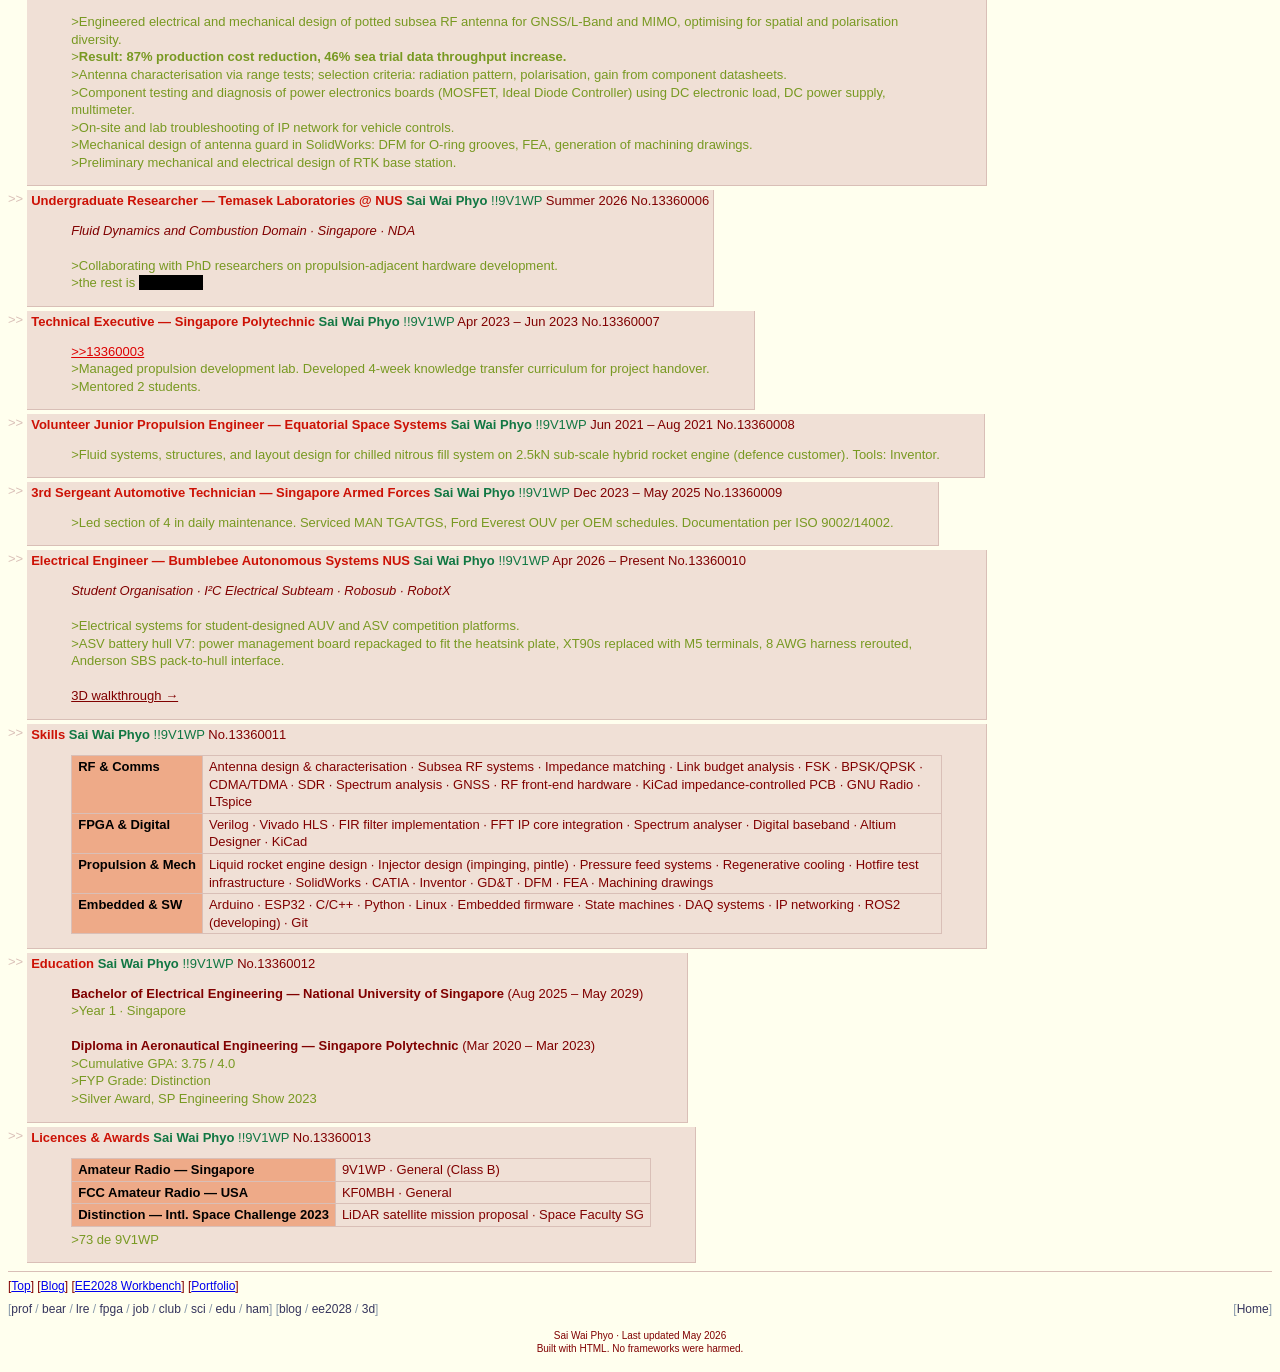
==== commit b149bc29: "Redesign main page in Futaba imageboard style Co-Authored-By: Claude Opus 5.5 <noreply@anthropic.com" ====
--- a/index.html
+++ b/index.html
@@ -3,685 +3,573 @@
 <head>
 <meta charset="UTF-8">
 <meta name="viewport" content="width=device-width, initial-scale=1.0">
-<title>Sai Wai Phyo — Emerging Engineer</title>
+<title>/eng/ - Sai Wai Phyo</title>
+<meta name="description" content="Sai Wai Phyo — Emerging Engineer. Propulsion, RF systems, aerospace.">
 <style>
-  /* Academic Brutalist — Information density over aesthetics */
+  /* Futaba-style imageboard theme */
   :root {
-    --black: #000000;
-    --white: #ffffff;
-    --gray: #666666;
-    --light-gray: #f0f0f0;
-    --border: #000000;
-    --accent: #cc0000; /* single red accent, like a correction pen */
-  }
-
-  * {
+    --bg: #ffffee;
+    --text: #800000;
+    --post: #f0e0d6;
+    --post-border: #d9bfb7;
+    --subject: #cc1105;
+    --name: #117743;
+    --quote: #789922;
+    --link: #0000ee;
+    --link-hover: #dd0000;
+    --label: #eeaa88;
+    --label-border: #000;
+    --hr: #d9bfb7;
+    --muted: #707070;
+  }
+
+  * { box-sizing: border-box; }
+
+  html, body { background: var(--bg); }
+
+  body {
     margin: 0;
-    padding: 0;
-    box-sizing: border-box;
-  }
-
-  body {
-    font-family: "Times New Roman", Times, serif;
-    font-size: 14px;
-    line-height: 1.5;
-    color: var(--black);
-    background: var(--white);
-    max-width: 900px;
-    margin: 0 auto;
-    padding: 40px 20px;
-  }
-
-  /* Header — pure information, no decoration */
-  header {
-    border-bottom: 2px solid var(--black);
-    padding-bottom: 16px;
-    margin-bottom: 24px;
-  }
-
-  header h1 {
+    padding: 4px 8px 16px;
+    color: var(--text);
+    font-family: arial, helvetica, sans-serif;
+    font-size: 13px;
+    line-height: 1.35;
+  }
+
+  a { color: var(--text); }
+  a:hover { color: var(--link-hover); }
+
+  hr {
+    border: none;
+    border-top: 1px solid var(--hr);
+    clear: both;
+    margin: 6px 0;
+  }
+
+  /* Board list */
+  .boardlist {
+    font-size: 9pt;
+    color: #89a;
+    display: flex;
+    justify-content: space-between;
+    flex-wrap: wrap;
+    gap: 4px;
+  }
+  .boardlist a { color: #34345c; text-decoration: none; }
+  .boardlist a:hover { color: var(--link-hover); }
+
+  /* Banner + title */
+  .board-head { text-align: center; margin: 10px 0 4px; }
+  .banner {
+    display: block;
+    margin: 0 auto 6px;
+    width: 300px;
+    max-width: 100%;
+    height: auto;
+    border: 1px solid #000;
+  }
+  .board-title {
+    font-family: Tahoma, sans-serif;
     font-size: 28px;
     font-weight: bold;
-    letter-spacing: 0;
-    margin-bottom: 4px;
-  }
-
-  header .subtitle {
-    font-size: 14px;
-    color: var(--gray);
-    font-style: italic;
-    margin-bottom: 8px;
-  }
-
-  header .contact-line {
-    font-size: 13px;
-    font-family: "Courier New", monospace;
-  }
-
-  header .contact-line a {
-    color: var(--black);
-    text-decoration: none;
-    border-bottom: 1px solid var(--black);
-  }
-
-  header .contact-line a:hover {
-    color: var(--accent);
-    border-bottom-color: var(--accent);
-  }
-
-  header .contact-line span {
-    margin: 0 8px;
-    color: var(--gray);
-  }
-
-  /* Navigation — plain text links */
-  nav {
-    margin-bottom: 32px;
-    font-size: 13px;
-    font-family: "Courier New", monospace;
-  }
-
-  nav a {
-    color: var(--black);
-    text-decoration: none;
-    margin-right: 20px;
-    border-bottom: 1px solid transparent;
-  }
-
-  nav a:hover {
-    border-bottom: 1px solid var(--black);
-  }
-
-  /* Section headers */
-  h2 {
-    font-size: 16px;
+    letter-spacing: -2px;
+    margin: 4px 0 0;
+    color: var(--text);
+  }
+  .board-sub {
+    font-size: 10px;
+    margin-top: 2px;
+  }
+
+  /* Post form style info table */
+  .postform {
+    margin: 8px auto;
+    border-spacing: 1px;
+  }
+  .postform td { padding: 1px 4px; font-size: 10pt; }
+  .postform td.lbl {
+    background: var(--label);
+    border: 1px solid var(--label-border);
+    color: #000;
     font-weight: bold;
-    text-transform: uppercase;
-    letter-spacing: 2px;
-    border-bottom: 1px solid var(--black);
-    padding-bottom: 4px;
-    margin-bottom: 16px;
-    margin-top: 32px;
-  }
-
-  h3 {
-    font-size: 14px;
-    font-weight: bold;
-    margin-bottom: 4px;
-  }
-
-  /* Profile section */
-  .profile {
-    margin-bottom: 24px;
-    font-size: 14px;
-    line-height: 1.7;
-  }
-
-  /* Stats bar — the numbers that matter */
-  .stats-bar {
-    display: grid;
-    grid-template-columns: repeat(4, 1fr);
-    border: 1px solid var(--black);
-    margin-bottom: 32px;
-  }
-
-  .stat {
-    padding: 12px;
-    border-right: 1px solid var(--black);
+    padding: 1px 6px;
+    white-space: nowrap;
+    vertical-align: top;
+  }
+  .postform td.val { background: #fff; border: 1px solid #aaa; color: #000; }
+  .postform td.val a { color: var(--link); }
+  .postform td.val a:hover { color: var(--link-hover); }
+
+  .rules {
+    max-width: 480px;
+    margin: 0 auto;
+    font-size: 10px;
+    padding-left: 18px;
+  }
+  .rules li { margin: 1px 0; }
+
+  .announce {
     text-align: center;
-  }
-
-  .stat:last-child {
-    border-right: none;
-  }
-
-  .stat-number {
-    font-size: 22px;
-    font-weight: bold;
-    font-family: "Courier New", monospace;
-    color: var(--accent);
-    display: block;
-  }
-
-  .stat-label {
-    font-size: 11px;
-    color: var(--gray);
-    text-transform: uppercase;
-    letter-spacing: 1px;
-  }
-
-  /* Project entries */
-  .project {
-    margin-bottom: 28px;
-    padding-bottom: 28px;
-    border-bottom: 1px dashed #ccc;
-  }
-
-  .project:last-child {
-    border-bottom: none;
-  }
-
-  .project-header {
-    display: flex;
-    justify-content: space-between;
-    align-items: baseline;
-    margin-bottom: 6px;
-  }
-
-  .project-title {
-    font-size: 15px;
-    font-weight: bold;
-  }
-
-  .project-date {
     font-size: 12px;
-    color: var(--gray);
-    font-family: "Courier New", monospace;
-    white-space: nowrap;
-  }
-
-  .project-org {
-    font-size: 13px;
-    font-style: italic;
-    color: var(--gray);
-    margin-bottom: 6px;
-  }
-
-  .project-desc {
-    font-size: 13px;
-    line-height: 1.6;
-    margin-bottom: 8px;
-  }
-
-  /* Tags */
-  .tags {
-    display: flex;
-    flex-wrap: wrap;
-    gap: 4px;
-    margin-top: 8px;
-  }
-
-  .tag {
-    font-family: "Courier New", monospace;
-    font-size: 11px;
-    border: 1px solid var(--black);
-    padding: 1px 6px;
-    background: var(--white);
-  }
-
-  .tag.highlight {
-    background: var(--black);
-    color: var(--white);
-  }
-
-  /* Metrics */
-  .metrics {
-    background: var(--light-gray);
-    border-left: 3px solid var(--accent);
-    padding: 8px 12px;
-    margin: 8px 0;
-    font-family: "Courier New", monospace;
+    margin: 6px 0;
+  }
+  .announce b { color: var(--subject); }
+  .blink { color: var(--subject); animation: blink 1.6s steps(1) infinite; }
+  @keyframes blink { 50% { opacity: 0; } }
+
+  /* Thread */
+  .thread { margin: 4px 0 8px; }
+
+  .file-info { font-size: 10px; margin: 2px 0 2px 20px; }
+  .file-info a { color: var(--link); }
+  .file-info a:hover { color: var(--link-hover); }
+
+  .thumb {
+    float: left;
+    margin: 3px 20px 5px;
+    border: none;
+    max-width: 250px;
+  }
+  .thumb.small { max-width: 125px; }
+
+  .post-info { display: inline; }
+  .subject { color: var(--subject); font-weight: bold; }
+  .name { color: var(--name); font-weight: bold; }
+  .trip { color: var(--name); font-weight: normal; }
+  .capcode { color: #f00000; font-weight: bold; }
+  .dt { white-space: nowrap; }
+  .no a { text-decoration: none; color: var(--text); }
+  .no a:hover { color: var(--link-hover); }
+
+  blockquote {
+    margin: 12px 40px 12px 40px;
+    word-wrap: break-word;
+  }
+  .op blockquote { margin-left: 20px; }
+
+  .quote { color: var(--quote); display: block; }
+  .quotelink { color: var(--link-hover); text-decoration: underline; }
+  .quotelink:hover { color: #f00; }
+  .spoiler { background: #000; color: #000; }
+  .spoiler:hover { color: #fff; }
+
+  .reply-wrap {
+    display: table;
+    margin: 4px 0;
+    max-width: 100%;
+  }
+  .side-arrows {
+    display: table-cell;
+    color: var(--post-border);
+    padding: 0 4px 0 0;
+    vertical-align: top;
+    width: 1px;
+  }
+  .reply {
+    display: table-cell;
+    background: var(--post);
+    border: 1px solid var(--post-border);
+    border-left: none;
+    border-top: none;
+    padding: 2px 4px;
+    max-width: 960px;
+  }
+  .reply:target { background: #f0c0b0; border-color: #d99f91; }
+  .reply::after { content: ""; display: block; clear: both; }
+
+  .backlinks { font-size: 10px; }
+  .backlinks a { color: var(--link-hover); }
+
+  .omitted { color: var(--muted); margin-left: 20px; font-size: 12px; }
+
+  /* Tables inside posts (skills / creds) */
+  .grid {
+    border-collapse: collapse;
+    margin: 4px 0;
+  }
+  .grid th, .grid td {
+    border: 1px solid var(--post-border);
+    padding: 2px 6px;
+    text-align: left;
+    vertical-align: top;
+  }
+  .grid th { background: var(--label); color: #000; white-space: nowrap; }
+
+  .tags { font-size: 11px; color: var(--muted); }
+
+  .bottom-nav {
     font-size: 12px;
-  }
-
-  .metrics span {
-    display: inline-block;
-    margin-right: 20px;
-    font-weight: bold;
-  }
-
-  /* Skills table */
-  .skills-grid {
-    display: grid;
-    grid-template-columns: 1fr 1fr;
-    gap: 0;
-    border: 1px solid var(--black);
-    margin-bottom: 16px;
-  }
-
-  .skill-category {
-    padding: 12px;
-    border-right: 1px solid var(--black);
-    border-bottom: 1px solid var(--black);
-  }
-
-  .skill-category:nth-child(even) {
-    border-right: none;
-  }
-
-  .skill-category:nth-last-child(-n+2) {
-    border-bottom: none;
-  }
-
-  .skill-category h4 {
-    font-size: 12px;
-    font-weight: bold;
-    text-transform: uppercase;
-    letter-spacing: 1px;
-    margin-bottom: 6px;
-    color: var(--accent);
-  }
-
-  .skill-category p {
-    font-size: 12px;
-    font-family: "Courier New", monospace;
-    line-height: 1.8;
-    color: var(--gray);
-  }
-
-  /* Experience entries */
-  .experience {
-    margin-bottom: 20px;
-  }
-
-  .exp-header {
-    display: flex;
-    justify-content: space-between;
-    align-items: baseline;
-  }
-
-  .exp-date {
-    font-size: 12px;
-    color: var(--gray);
-    font-family: "Courier New", monospace;
-    white-space: nowrap;
-  }
-
-  .exp-bullets {
-    margin: 6px 0 0 16px;
-    font-size: 13px;
-    line-height: 1.7;
-  }
-
-  .exp-bullets li {
-    margin-bottom: 3px;
-  }
-
-  /* Credentials */
-  .credentials {
-    display: grid;
-    grid-template-columns: repeat(3, 1fr);
-    gap: 12px;
-    margin-bottom: 16px;
-  }
-
-  .credential {
-    border: 1px solid var(--black);
-    padding: 10px;
-    font-size: 12px;
-  }
-
-  .credential .cred-title {
-    font-weight: bold;
-    margin-bottom: 2px;
-  }
-
-  .credential .cred-detail {
-    font-family: "Courier New", monospace;
-    color: var(--gray);
-  }
-
-  /* Footer */
+    margin: 6px 0;
+  }
+  .bottom-nav a { color: var(--link); }
+
   footer {
-    margin-top: 40px;
-    padding-top: 16px;
-    border-top: 2px solid var(--black);
-    font-size: 12px;
-    color: var(--gray);
-    font-family: "Courier New", monospace;
-    display: flex;
-    justify-content: space-between;
-  }
-
-  /* Status indicator */
-  .status {
-    display: inline-block;
-    width: 8px;
-    height: 8px;
-    background: var(--accent);
-    border-radius: 50%;
-    margin-right: 6px;
-    animation: pulse 2s infinite;
-  }
-
-  @keyframes pulse {
-    0%, 100% { opacity: 1; }
-    50% { opacity: 0.3; }
-  }
-
-  .availability {
-    font-family: "Courier New", monospace;
-    font-size: 12px;
-    margin-bottom: 24px;
-    padding: 8px 12px;
-    border: 1px solid var(--black);
-    display: inline-block;
-  }
-
-  /* Links */
-  a {
-    color: var(--black);
-  }
-
-  a:hover {
-    color: var(--accent);
-  }
-
-  /* Print friendliness */
-  @media print {
-    .status { animation: none; }
-    body { font-size: 12px; }
-  }
-
-  @media (max-width: 600px) {
-    .stats-bar { grid-template-columns: repeat(2, 1fr); }
-    .skills-grid { grid-template-columns: 1fr; }
-    .credentials { grid-template-columns: 1fr; }
-    .project-header { flex-direction: column; }
+    text-align: center;
+    font-size: 10px;
+    margin-top: 12px;
+    color: var(--text);
+  }
+
+  @media (max-width: 640px) {
+    body { padding: 4px 6px 16px; }
+    blockquote, .op blockquote { margin: 8px 6px; }
+    .thumb { margin: 3px 8px 5px; max-width: 45%; }
+    .thumb.small { max-width: 35%; }
+    .file-info { margin-left: 6px; }
+    .reply { max-width: calc(100vw - 30px); }
+    .postform { width: 100%; }
+    .grid { display: block; overflow-x: auto; }
   }
 </style>
 </head>
 <body>
 
-<header>
-  <h1>Sai Wai Phyo</h1>
-  <div class="subtitle">Emerging Engineer — Propulsion · RF Systems · Aerospace Propulsion</div>
-  <div class="contact-line">
-    <a href="mailto:e1527360@u.nus.edu">e1527360@u.nus.edu</a>
-    <span>·</span>
-    <a href="https://drive.google.com/file/d/1zwjKW01_G8EqG-WdmPTag42tZ5hW-RcL/view?usp=sharing" target="_blank">Portfolio</a>
-    <span>·</span>
-    <a href="https://twitter.com/RcSboii" target="_blank">@RcSboii</a>
-    <span>·</span>
-    <a href="https://linkedin.com/in/saiwaiphyord180" target="_blank">LinkedIn</a>
-    <span>·</span>
+<div class="boardlist">
+  <span>
+    [<a href="#p1">prof</a> / <a href="#p2">bear</a> / <a href="#p3">lre</a> / <a href="#p4">fpga</a> / <a href="#p5">job</a> / <a href="#p10">club</a> / <a href="#p11">sci</a> / <a href="#p12">edu</a> / <a href="#p13">ham</a>]
+    [<a href="blog/">blog</a> / <a href="ee2028/">ee2028</a> / <a href="battery-hull-v7-walkthrough.html">3d</a>]
+  </span>
+  <span>[<a href="https://github.com/RandomAerospace" target="_blank">GitHub</a>] [<a href="/">Home</a>]</span>
+</div>
+
+<div class="board-head">
+  <svg class="banner" viewBox="0 0 300 100" width="300" height="100" role="img" aria-label="Banner: 9V1WP de Sai Wai Phyo">
+    <rect width="300" height="100" fill="#0a0a1a"/>
+    <g fill="#fff">
+      <circle cx="30" cy="14" r="1"/><circle cx="80" cy="30" r=".8"/><circle cx="140" cy="10" r="1.1"/>
+      <circle cx="200" cy="24" r=".7"/><circle cx="260" cy="12" r="1"/><circle cx="285" cy="40" r=".8"/>
+      <circle cx="55" cy="48" r=".6"/><circle cx="170" cy="44" r=".7"/>
+    </g>
+    <path d="M0 100 Q150 60 300 100Z" fill="#1d3b6e"/>
+    <line x1="235" y1="20" x2="235" y2="62" stroke="#ccc" stroke-width="1" stroke-dasharray="2 2"/>
+    <ellipse cx="235" cy="16" rx="9" ry="11" fill="#eee"/>
+    <rect x="231" y="62" width="8" height="6" fill="#cc1105"/>
+    <g fill="none" stroke="#789922" stroke-width="1.5">
+      <path d="M248 60 q6 4 0 8"/><path d="M252 56 q10 8 0 16"/><path d="M256 52 q14 12 0 24"/>
+    </g>
+    <text x="16" y="78" fill="#ffffee" font-family="Tahoma, sans-serif" font-size="30" font-weight="bold" letter-spacing="-1">9V1WP</text>
+    <text x="18" y="92" fill="#f0e0d6" font-family="arial, sans-serif" font-size="10">&gt;tfw your payload phones home from 8km</text>
+  </svg>
+  <h1 class="board-title">/eng/ - Sai Wai Phyo</h1>
+  <div class="board-sub">Emerging Engineer — Propulsion · RF Systems · Aerospace Propulsion</div>
+</div>
+
+<hr>
+
+<table class="postform">
+  <tr><td class="lbl">Name</td><td class="val">Sai Wai Phyo</td></tr>
+  <tr><td class="lbl">E-mail</td><td class="val"><a href="mailto:e1527360@u.nus.edu">e1527360@u.nus.edu</a></td></tr>
+  <tr><td class="lbl">Subject</td><td class="val">Summer Internship (Jun – Dec 2027) · 6-month engagements preferred</td></tr>
+  <tr><td class="lbl">Links</td><td class="val">
+    <a href="https://drive.google.com/file/d/1zwjKW01_G8EqG-WdmPTag42tZ5hW-RcL/view?usp=sharing" target="_blank">Portfolio</a> ·
+    <a href="https://twitter.com/RcSboii" target="_blank">@RcSboii</a> ·
+    <a href="https://linkedin.com/in/saiwaiphyord180" target="_blank">LinkedIn</a> ·
     <a href="https://github.com/RandomAerospace" target="_blank">GitHub/RandomAerospace</a>
-    <span>·</span>
-    Singapore
-  </div>
-</header>
-
-<nav>
-  <a href="#profile">Profile</a>
-  <a href="#projects">Projects</a>
-  <a href="#experience">Experience</a>
-  <a href="#skills">Skills</a>
-  <a href="#credentials">Credentials</a>
-  <a href="blog/">Blog</a>
-</nav>
-
-<div class="availability">
-  <span class="status"></span>
-  Available: Summer Internship (Jun – Dec 2027) · 6-month engagements preferred 
+  </td></tr>
+  <tr><td class="lbl">Location</td><td class="val">Singapore</td></tr>
+</table>
+
+<ul class="rules">
+  <li>Hardware that has to work where failure is not an option.</li>
+  <li>Every inherited assumption will be questioned.</li>
+  <li>Reality corrects the model. Not the other way round.</li>
+</ul>
+
+<div class="announce"><b>NOTICE:</b> <span class="blink">■</span> Available: Summer Internship (Jun – Dec 2027) · 6-month engagements preferred</div>
+
+<hr>
+
+<div class="thread">
+
+  <!-- OP: PROFILE -->
+  <div class="op" id="p1">
+    <div class="file-info">File: <a href="blog/rf-001-bear13-comms-board/vtx-bench-monitor.jpg" target="_blank">vtx-bench-monitor.jpg</a> (15 KB)</div>
+    <a href="blog/rf-001-bear13-comms-board/vtx-bench-monitor.jpg" target="_blank"><img class="thumb" src="blog/rf-001-bear13-comms-board/vtx-bench-monitor.jpg" alt="BEAR-13 video transmitter on the bench"></a>
+    <div class="post-info">
+      <span class="subject">Profile</span>
+      <span class="name">Sai Wai Phyo</span> <span class="trip">!!9V1WP</span> <span class="capcode">## Engineer</span>
+      <span class="dt">05/01/26(Fri)12:00:00</span>
+      <span class="no"><a href="#p1">No.</a><a href="#p1">13360001</a></span>
+      <span class="backlinks"><a href="#p2">&gt;&gt;13360002</a> <a href="#p3">&gt;&gt;13360003</a> <a href="#p5">&gt;&gt;13360005</a></span>
+    </div>
+    <blockquote>
+      I build hardware that has to work in environments where failure is not an option — from liquid rocket engines at 650psi to subsea RF antenna systems to stratospheric payloads. My core strength is systems integration across mechanical, electrical, and software domains: taking a subsystem from requirements to test in the shortest possible time, questioning every inherited assumption along the way.<br><br>
+      Currently a Year 1 Electrical Engineering student at NUS. Formerly Aeronautical Engineering (Diploma, GPA 3.75/4.0) at Singapore Polytechnic. Self-taught in liquid propulsion, RF systems integration, FPGA-based signal processing, and embedded systems — not from coursework but from building things and letting reality correct the model.<br><br>
+      <span class="quote">&gt;87% cost reduction, BeeX subsea RF antenna</span>
+      <span class="quote">&gt;46% sea trial data throughput increase</span>
+      <span class="quote">&gt;540N peak thrust, self-designed LRE</span>
+      <span class="quote">&gt;2 balloon flights with self-designed avionics</span>
+    </blockquote>
+  </div>
+
+  <div class="omitted">12 replies and 1 image. Click <a href="#p13">here</a> to jump to the bottom.</div>
+
+  <!-- BEAR -->
+  <div class="reply-wrap" id="p2">
+    <div class="side-arrows">&gt;&gt;</div>
+    <div class="reply">
+      <div class="post-info">
+        <span class="subject">Balloon Experiments with Amateur Radio (BEAR) — Payload Avionics</span>
+        <span class="name">Sai Wai Phyo</span> <span class="trip">!!9V1WP</span>
+        <span class="dt">Aug 2024 – Present</span>
+        <span class="no"><a href="#p2">No.</a><a href="#p2">13360002</a></span>
+      </div>
+      <div class="file-info">File: <a href="blog/rf-001-bear13-comms-board/vtx-sdr-spectrum.jpg" target="_blank">vtx-sdr-spectrum.jpg</a> (83 KB)</div>
+      <a href="blog/rf-001-bear13-comms-board/vtx-sdr-spectrum.jpg" target="_blank"><img class="thumb small" src="blog/rf-001-bear13-comms-board/vtx-sdr-spectrum.jpg" alt="SDR spectrum of the BEAR-13 video transmitter" loading="lazy"></a>
+      <blockquote>
+        <a class="quotelink" href="#p1">&gt;&gt;13360001 (OP)</a>
+        <i>SARTS · NUS STAR Centre · Personal</i><br><br>
+        Multi-flight high-altitude balloon programme with entirely self-designed and self-built avionics hardware. Three distinct missions flown to date, each with different RF and systems objectives.<br><br>
+        <span class="quote">&gt;BEAR-11: 7,966m altitude · RTTY/FSK @ 432.600MHz</span>
+        <span class="quote">&gt;BEAR-12: WSPR on 20m amateur band · super pressure balloon</span>
+        <span class="quote">&gt;BEAR-13: Live video from stratosphere @ 1.28GHz</span>
+        <br>
+        <b>BEAR-13 (Live Video):</b> Custom 4-layer impedance-controlled PCB designed in KiCad with CPW calculator for GNSS RF frontend bandpass filter. ESP32-based state machine handling RF transceiver operation, battery heater control, and altitude-triggered nichrome wire payload cutter. Link budget validated using RF power meter and calibrated attenuators prior to flight. FM carrier modulated by AFSK audio tones from ESP32 DAC @ 144.390MHz. Independently credited on NUS ECE Department official news page.<br><br>
+        Hardware: <a href="https://github.com/RandomAerospace/COMMS-BOARD" target="_blank">github.com/RandomAerospace/COMMS-BOARD</a><br>
+        Firmware: <a href="https://github.com/RandomAerospace/BEAR13_FIRMWARE" target="_blank">github.com/RandomAerospace/BEAR13_FIRMWARE</a><br>
+        Writeup: <a href="blog/rf-001-bear13-comms-board/">RF-001</a> · <a href="blog/pwr-001-bear14-urex-pdb/">PWR-001</a><br><br>
+        <span class="tags">[Flown Hardware] [KiCad 4-layer PCB] [RF Link Budget] [ESP32 Firmware] [FSK/AFSK] [GNSS] [1.28GHz Video TX] [WSPR] [Impedance Matching]</span>
+      </blockquote>
+    </div>
+  </div>
+
+  <!-- LRE -->
+  <div class="reply-wrap" id="p3">
+    <div class="side-arrows">&gt;&gt;</div>
+    <div class="reply">
+      <div class="post-info">
+        <span class="subject">Liquid Propulsion Development — Multiple Engine Variants</span>
+        <span class="name">Sai Wai Phyo</span> <span class="trip">!!9V1WP</span>
+        <span class="dt">Sep 2022 – Present</span>
+        <span class="no"><a href="#p3">No.</a><a href="#p3">13360003</a></span>
+      </div>
+      <blockquote>
+        <a class="quotelink" href="#p1">&gt;&gt;13360001 (OP)</a>
+        <i>Singapore Polytechnic · Volunteer Technical Lead · Self-directed</i><br><br>
+        Self-taught design, fabrication, and hotfire testing of multiple liquid rocket engine variants. Believed to be the only student in Singapore to have independently designed and hotfired liquid engines from scratch. All engines self-funded; all designs originated from first principles rather than copied reference designs.<br><br>
+        <span class="quote">&gt;V1: 550N · 650psi · N₂O/EtOH · Impinging injector</span>
+        <span class="quote">&gt;V2: 540N · 400psi · N₂O/IPA · Pintle injector · Design-to-hotfire: 6 months</span>
+        <span class="quote">&gt;V3: 600N · Regeneratively cooled · AlSi10Mg additive manufactured chamber</span>
+        <br>
+        Full test infrastructure designed and built from scratch: pressure feed system (1200psi, 0.3kg/s N₂O), custom DAQ system (432Hz pressure / 10Hz load cell, Python/Linux), torch ignitor, structural test stand. Mentored 12 students across the programme.<br><br>
+        <span class="tags">[Hotfire Validated] [Pintle Injector] [Regen Cooling] [Pressure Feed System] [Custom DAQ] [CATIA] [SolidWorks] [Additive Manufacturing] [GD&amp;T]</span>
+      </blockquote>
+    </div>
+  </div>
+
+  <!-- FPGA -->
+  <div class="reply-wrap" id="p4">
+    <div class="side-arrows">&gt;&gt;</div>
+    <div class="reply">
+      <div class="post-info">
+        <span class="subject">FPGA-Based Spectrum Analyser</span>
+        <span class="name">Sai Wai Phyo</span> <span class="trip">!!9V1WP</span>
+        <span class="dt">Mar 2026 – Apr 2026</span>
+        <span class="no"><a href="#p4">No.</a><a href="#p4">13360004</a></span>
+      </div>
+      <blockquote>
+        <i>EE2026 · NUS</i><br><br>
+        Band-pass, low-pass, and high-pass digital FIR filters designed and simulated in GNU Radio, then implemented sequentially in Verilog on FPGA. FFT core generated using CMU's SPIRAL FFT Core Generator, configured for target transform size, data bit-width, and LUT/DSP resource constraints.<br><br>
+        <span class="tags">[Implemented on Silicon] [Verilog] [GNU Radio] [FIR Filters] [FFT IP Core] [FPGA]</span>
+      </blockquote>
+    </div>
+  </div>
+
+  <!-- BEEX -->
+  <div class="reply-wrap" id="p5">
+    <div class="side-arrows">&gt;&gt;</div>
+    <div class="reply">
+      <div class="post-info">
+        <span class="subject">Electrical Engineering Intern — BeeX Autonomous Systems</span>
+        <span class="name">Sai Wai Phyo</span> <span class="trip">!!9V1WP</span>
+        <span class="dt">May 2025 – Aug 2025</span>
+        <span class="no"><a href="#p5">No.</a><a href="#p5">13360005</a></span>
+      </div>
+      <blockquote>
+        <a class="quotelink" href="#p1">&gt;&gt;13360001 (OP)</a>
+        <i>Singapore</i><br><br>
+        <span class="quote">&gt;Engineered electrical and mechanical design of potted subsea RF antenna for GNSS/L-Band and MIMO, optimising for spatial and polarisation diversity.</span>
+        <span class="quote">&gt;<b>Result: 87% production cost reduction, 46% sea trial data throughput increase.</b></span>
+        <span class="quote">&gt;Antenna characterisation via range tests; selection criteria: radiation pattern, polarisation, gain from component datasheets.</span>
+        <span class="quote">&gt;Component testing and diagnosis of power electronics boards (MOSFET, Ideal Diode Controller) using DC electronic load, DC power supply, multimeter.</span>
+        <span class="quote">&gt;On-site and lab troubleshooting of IP network for vehicle controls.</span>
+        <span class="quote">&gt;Mechanical design of antenna guard in SolidWorks: DFM for O-ring grooves, FEA, generation of machining drawings.</span>
+        <span class="quote">&gt;Preliminary mechanical and electrical design of RTK base station.</span>
+      </blockquote>
+    </div>
+  </div>
+
+  <!-- TL@NUS -->
+  <div class="reply-wrap" id="p6">
+    <div class="side-arrows">&gt;&gt;</div>
+    <div class="reply">
+      <div class="post-info">
+        <span class="subject">Undergraduate Researcher — Temasek Laboratories @ NUS</span>
+        <span class="name">Sai Wai Phyo</span> <span class="trip">!!9V1WP</span>
+        <span class="dt">Summer 2026</span>
+        <span class="no"><a href="#p6">No.</a><a href="#p6">13360006</a></span>
+      </div>
+      <blockquote>
+        <i>Fluid Dynamics and Combustion Domain · Singapore · NDA</i><br><br>
+        <span class="quote">&gt;Collaborating with PhD researchers on propulsion-adjacent hardware development.</span>
+        <span class="quote">&gt;the rest is <span class="spoiler">under NDA</span></span>
+      </blockquote>
+    </div>
+  </div>
+
+  <!-- SP -->
+  <div class="reply-wrap" id="p7">
+    <div class="side-arrows">&gt;&gt;</div>
+    <div class="reply">
+      <div class="post-info">
+        <span class="subject">Technical Executive — Singapore Polytechnic</span>
+        <span class="name">Sai Wai Phyo</span> <span class="trip">!!9V1WP</span>
+        <span class="dt">Apr 2023 – Jun 2023</span>
+        <span class="no"><a href="#p7">No.</a><a href="#p7">13360007</a></span>
+      </div>
+      <blockquote>
+        <a class="quotelink" href="#p3">&gt;&gt;13360003</a>
+        <span class="quote">&gt;Managed propulsion development lab. Developed 4-week knowledge transfer curriculum for project handover.</span>
+        <span class="quote">&gt;Mentored 2 students.</span>
+      </blockquote>
+    </div>
+  </div>
+
+  <!-- Equatorial -->
+  <div class="reply-wrap" id="p8">
+    <div class="side-arrows">&gt;&gt;</div>
+    <div class="reply">
+      <div class="post-info">
+        <span class="subject">Volunteer Junior Propulsion Engineer — Equatorial Space Systems</span>
+        <span class="name">Sai Wai Phyo</span> <span class="trip">!!9V1WP</span>
+        <span class="dt">Jun 2021 – Aug 2021</span>
+        <span class="no"><a href="#p8">No.</a><a href="#p8">13360008</a></span>
+      </div>
+      <blockquote>
+        <span class="quote">&gt;Fluid systems, structures, and layout design for chilled nitrous fill system on 2.5kN sub-scale hybrid rocket engine (defence customer). Tools: Inventor.</span>
+      </blockquote>
+    </div>
+  </div>
+
+  <!-- SAF -->
+  <div class="reply-wrap" id="p9">
+    <div class="side-arrows">&gt;&gt;</div>
+    <div class="reply">
+      <div class="post-info">
+        <span class="subject">3rd Sergeant Automotive Technician — Singapore Armed Forces</span>
+        <span class="name">Sai Wai Phyo</span> <span class="trip">!!9V1WP</span>
+        <span class="dt">Dec 2023 – May 2025</span>
+        <span class="no"><a href="#p9">No.</a><a href="#p9">13360009</a></span>
+      </div>
+      <blockquote>
+        <span class="quote">&gt;Led section of 4 in daily maintenance. Serviced MAN TGA/TGS, Ford Everest OUV per OEM schedules. Documentation per ISO 9002/14002.</span>
+      </blockquote>
+    </div>
+  </div>
+
+  <!-- Bumblebee -->
+  <div class="reply-wrap" id="p10">
+    <div class="side-arrows">&gt;&gt;</div>
+    <div class="reply">
+      <div class="post-info">
+        <span class="subject">Electrical Engineer — Bumblebee Autonomous Systems NUS</span>
+        <span class="name">Sai Wai Phyo</span> <span class="trip">!!9V1WP</span>
+        <span class="dt">Apr 2026 – Present</span>
+        <span class="no"><a href="#p10">No.</a><a href="#p10">13360010</a></span>
+      </div>
+      <blockquote>
+        <i>Student Organisation · I²C Electrical Subteam · Robosub · RobotX</i><br><br>
+        <span class="quote">&gt;Electrical systems for student-designed AUV and ASV competition platforms.</span>
+        <span class="quote">&gt;ASV battery hull V7: power management board repackaged to fit the heatsink plate, XT90s replaced with M5 terminals, 8 AWG harness rerouted, Anderson SBS pack-to-hull interface.</span>
+        <br>
+        <a href="battery-hull-v7-walkthrough.html" target="_blank">3D walkthrough →</a>
+      </blockquote>
+    </div>
+  </div>
+
+  <!-- Skills -->
+  <div class="reply-wrap" id="p11">
+    <div class="side-arrows">&gt;&gt;</div>
+    <div class="reply">
+      <div class="post-info">
+        <span class="subject">Skills</span>
+        <span class="name">Sai Wai Phyo</span> <span class="trip">!!9V1WP</span>
+        <span class="no"><a href="#p11">No.</a><a href="#p11">13360011</a></span>
+      </div>
+      <blockquote>
+        <table class="grid">
+          <tr><th>RF &amp; Comms</th><td>Antenna design &amp; characterisation · Subsea RF systems · Impedance matching · Link budget analysis · FSK · BPSK/QPSK · CDMA/TDMA · SDR · Spectrum analysis · GNSS · RF front-end hardware · KiCad impedance-controlled PCB · GNU Radio · LTspice</td></tr>
+          <tr><th>FPGA &amp; Digital</th><td>Verilog · Vivado HLS · FIR filter implementation · FFT IP core integration · Spectrum analyser · Digital baseband · Altium Designer · KiCad</td></tr>
+          <tr><th>Propulsion &amp; Mech</th><td>Liquid rocket engine design · Injector design (impinging, pintle) · Pressure feed systems · Regenerative cooling · Hotfire test infrastructure · SolidWorks · CATIA · Inventor · GD&amp;T · DFM · FEA · Machining drawings</td></tr>
+          <tr><th>Embedded &amp; SW</th><td>Arduino · ESP32 · C/C++ · Python · Linux · Embedded firmware · State machines · DAQ systems · IP networking · ROS2 (developing) · Git</td></tr>
+        </table>
+      </blockquote>
+    </div>
+  </div>
+
+  <!-- Education -->
+  <div class="reply-wrap" id="p12">
+    <div class="side-arrows">&gt;&gt;</div>
+    <div class="reply">
+      <div class="post-info">
+        <span class="subject">Education</span>
+        <span class="name">Sai Wai Phyo</span> <span class="trip">!!9V1WP</span>
+        <span class="no"><a href="#p12">No.</a><a href="#p12">13360012</a></span>
+      </div>
+      <blockquote>
+        <b>Bachelor of Electrical Engineering — National University of Singapore</b> (Aug 2025 – May 2029)
+        <span class="quote">&gt;Year 1 · Singapore</span>
+        <br>
+        <b>Diploma in Aeronautical Engineering — Singapore Polytechnic</b> (Mar 2020 – Mar 2023)
+        <span class="quote">&gt;Cumulative GPA: 3.75 / 4.0</span>
+        <span class="quote">&gt;FYP Grade: Distinction</span>
+        <span class="quote">&gt;Silver Award, SP Engineering Show 2023</span>
+      </blockquote>
+    </div>
+  </div>
+
+  <!-- Credentials -->
+  <div class="reply-wrap" id="p13">
+    <div class="side-arrows">&gt;&gt;</div>
+    <div class="reply">
+      <div class="post-info">
+        <span class="subject">Licences &amp; Awards</span>
+        <span class="name">Sai Wai Phyo</span> <span class="trip">!!9V1WP</span>
+        <span class="no"><a href="#p13">No.</a><a href="#p13">13360013</a></span>
+      </div>
+      <blockquote>
+        <table class="grid">
+          <tr><th>Amateur Radio — Singapore</th><td>9V1WP · General (Class B)</td></tr>
+          <tr><th>FCC Amateur Radio — USA</th><td>KF0MBH · General</td></tr>
+          <tr><th>Distinction — Intl. Space Challenge 2023</th><td>LiDAR satellite mission proposal · Space Faculty SG</td></tr>
+        </table>
+        <span class="quote">&gt;73 de 9V1WP</span>
+      </blockquote>
+    </div>
+  </div>
+
 </div>
 
-<!-- PROFILE -->
-<section id="profile">
-  <h2>Profile</h2>
-  <div class="profile">
-    <p>
-      I build hardware that has to work in environments where failure is not an option — from liquid rocket engines at 650psi to subsea RF antenna systems to stratospheric payloads. My core strength is systems integration across mechanical, electrical, and software domains: taking a subsystem from requirements to test in the shortest possible time, questioning every inherited assumption along the way.
-    </p>
-    <br>
-    <p>
-      Currently a Year 1 Electrical Engineering student at NUS. Formerly Aeronautical Engineering (Diploma, GPA 3.75/4.0) at Singapore Polytechnic. Self-taught in liquid propulsion, RF systems integration, FPGA-based signal processing, and embedded systems — not from coursework but from building things and letting reality correct the model.
-  </div>
-
-  <div class="stats-bar">
-    <div class="stat">
-      <span class="stat-number">87%</span>
-      <span class="stat-label">Cost reduction, BeeX subsea RF antenna</span>
-    </div>
-    <div class="stat">
-      <span class="stat-number">46%</span>
-      <span class="stat-label">Sea trial data throughput increase</span>
-    </div>
-    <div class="stat">
-      <span class="stat-number">540N</span>
-      <span class="stat-label">Peak thrust, self-designed LRE</span>
-    </div>
-    <div class="stat">
-      <span class="stat-number">2</span>
-      <span class="stat-label">Balloon flights with self-designed avionics</span>
-    </div>
-  </div>
-</section>
-
-<!-- PROJECTS -->
-<section id="projects">
-  <h2>Projects</h2>
-
-  <div class="project">
-    <div class="project-header">
-      <div class="project-title">Balloon Experiments with Amateur Radio (BEAR) — Payload Avionics</div>
-      <div class="project-date">Aug 2024 – Present</div>
-    </div>
-    <div class="project-org">SARTS · NUS STAR Centre · Personal</div>
-    <div class="project-desc">
-      Multi-flight high-altitude balloon programme with entirely self-designed and self-built avionics hardware. Three distinct missions flown to date, each with different RF and systems objectives.
-    </div>
-    <div class="metrics">
-      <span>BEAR-11: 7,966m altitude · RTTY/FSK @ 432.600MHz</span>
-      <span>BEAR-12: WSPR on 20m amateur band · super pressure balloon</span>
-      <span>BEAR-13: Live video from stratosphere @ 1.28GHz</span>
-    </div>
-    <div class="project-desc">
-      <strong>BEAR-13 (Live Video):</strong> Custom 4-layer impedance-controlled PCB designed in KiCad with CPW calculator for GNSS RF frontend bandpass filter. ESP32-based state machine handling RF transceiver operation, battery heater control, and altitude-triggered nichrome wire payload cutter. Link budget validated using RF power meter and calibrated attenuators prior to flight. FM carrier modulated by AFSK audio tones from ESP32 DAC @ 144.390MHz. Independently credited on NUS ECE Department official news page.
-    </div>
-    <div class="tags">
-      <span class="tag highlight">Flown Hardware</span>
-      <span class="tag">KiCad 4-layer PCB</span>
-      <span class="tag">RF Link Budget</span>
-      <span class="tag">ESP32 Firmware</span>
-      <span class="tag">FSK/AFSK</span>
-      <span class="tag">GNSS</span>
-      <span class="tag">1.28GHz Video TX</span>
-      <span class="tag">WSPR</span>
-      <span class="tag">Impedance Matching</span>
-    </div>
-    <br>
-    <div style="font-size:12px; font-family: 'Courier New', monospace;">
-      Hardware: <a href="https://github.com/RandomAerospace/COMMS-BOARD" target="_blank">github.com/RandomAerospace/COMMS-BOARD</a> ·
-      Firmware: <a href="https://github.com/RandomAerospace/BEAR13_FIRMWARE" target="_blank">github.com/RandomAerospace/BEAR13_FIRMWARE</a>
-    </div>
-  </div>
-
-  <div class="project">
-    <div class="project-header">
-      <div class="project-title">Liquid Propulsion Development — Multiple Engine Variants</div>
-      <div class="project-date">Sep 2022 – Present</div>
-    </div>
-    <div class="project-org">Singapore Polytechnic · Volunteer Technical Lead · Self-directed</div>
-    <div class="project-desc">
-      Self-taught design, fabrication, and hotfire testing of multiple liquid rocket engine variants. Believed to be the only student in Singapore to have independently designed and hotfired liquid engines from scratch. All engines self-funded; all designs originated from first principles rather than copied reference designs.
-    </div>
-    <div class="metrics">
-      <span>V1: 550N · 650psi · N₂O/EtOH · Impinging injector</span>
-      <span>V2: 540N · 400psi · N₂O/IPA · Pintle injector · Design-to-hotfire: 6 months</span>
-      <span>V3: 600N · Regeneratively cooled · AlSi10Mg additive manufactured chamber</span>
-    </div>
-    <div class="project-desc">
-      Full test infrastructure designed and built from scratch: pressure feed system (1200psi, 0.3kg/s N₂O), custom DAQ system (432Hz pressure / 10Hz load cell, Python/Linux), torch ignitor, structural test stand. Mentored 12 students across the programme.
-    </div>
-    <div class="tags">
-      <span class="tag highlight">Hotfire Validated</span>
-      <span class="tag">Pintle Injector</span>
-      <span class="tag">Regen Cooling</span>
-      <span class="tag">Pressure Feed System</span>
-      <span class="tag">Custom DAQ</span>
-      <span class="tag">CATIA</span>
-      <span class="tag">SolidWorks</span>
-      <span class="tag">Additive Manufacturing</span>
-      <span class="tag">GD&T</span>
-    </div>
-  </div>
-
-  <div class="project">
-    <div class="project-header">
-      <div class="project-title">FPGA-Based Spectrum Analyser</div>
-      <div class="project-date">Mar 2026 – Apr 2026</div>
-    </div>
-    <div class="project-org">EE2026 · NUS</div>
-    <div class="project-desc">
-      Band-pass, low-pass, and high-pass digital FIR filters designed and simulated in GNU Radio, then implemented sequentially in Verilog on FPGA. FFT core generated using CMU's SPIRAL FFT Core Generator, configured for target transform size, data bit-width, and LUT/DSP resource constraints.
-    </div>
-    <div class="tags">
-      <span class="tag highlight">Implemented on Silicon</span>
-      <span class="tag">Verilog</span>
-      <span class="tag">GNU Radio</span>
-      <span class="tag">FIR Filters</span>
-      <span class="tag">FFT IP Core</span>
-      <span class="tag">FPGA</span>
-    </div>
-  </div>
-</section>
-
-
-<!-- EXPERIENCE -->
-<section id="experience">
-  <h2>Professional Experience</h2>
-
-  <div class="experience">
-    <div class="exp-header">
-      <h3>Electrical Engineering Intern — BeeX Autonomous Systems</h3>
-      <div class="exp-date">May 2025 – Aug 2025</div>
-    </div>
-    <div class="project-org">Singapore</div>
-    <ul class="exp-bullets">
-      <li>Engineered electrical and mechanical design of potted subsea RF antenna for GNSS/L-Band and MIMO, optimising for spatial and polarisation diversity. <strong>Result: 87% production cost reduction, 46% sea trial data throughput increase.</strong></li>
-      <li>Antenna characterisation via range tests; selection criteria: radiation pattern, polarisation, gain from component datasheets.</li>
-      <li>Component testing and diagnosis of power electronics boards (MOSFET, Ideal Diode Controller) using DC electronic load, DC power supply, multimeter.</li>
-      <li>On-site and lab troubleshooting of IP network for vehicle controls.</li>
-      <li>Mechanical design of antenna guard in SolidWorks: DFM for O-ring grooves, FEA, generation of machining drawings.</li>
-      <li>Preliminary mechanical and electrical design of RTK base station.</li>
-    </ul>
-  </div>
-
-  <div class="experience">
-    <div class="exp-header">
-      <h3>Undergraduate Researcher — Temasek Laboratories @ NUS</h3>
-      <div class="exp-date">Summer 2026</div>
-    </div>
-    <div class="project-org">Fluid Dynamics and Combustion Domain · Singapore · NDA</div>
-    <ul class="exp-bullets">
-      <li>Collaborating with PhD researchers on propulsion-adjacent hardware development.</li>
-    
-    </ul>
-  </div>
-
-  <div class="experience">
-    <div class="exp-header">
-      <h3>Technical Executive — Singapore Polytechnic</h3>
-      <div class="exp-date">Apr 2023 – Jun 2023</div>
-    </div>
-    <ul class="exp-bullets">
-      <li>Managed propulsion development lab. Developed 4-week knowledge transfer curriculum for project handover.</li>
-      <li>Mentored 2 students.</li>
-    </ul>
-  </div>
-
-  <div class="experience">
-    <div class="exp-header">
-      <h3>Volunteer Junior Propulsion Engineer — Equatorial Space Systems</h3>
-      <div class="exp-date">Jun 2021 – Aug 2021</div>
-    </div>
-    <ul class="exp-bullets">
-      <li>Fluid systems, structures, and layout design for chilled nitrous fill system on 2.5kN sub-scale hybrid rocket engine (defence customer). Tools: Inventor.</li>
-    </ul>
-  </div>
-
-  <div class="experience">
-    <div class="exp-header">
-      <h3>3rd Sergeant Automotive Technician — Singapore Armed Forces</h3>
-      <div class="exp-date">Dec 2023 – May 2025</div>
-    </div>
-    <ul class="exp-bullets">
-      <li>Led section of 4 in daily maintenance. Serviced MAN TGA/TGS, Ford Everest OUV per OEM schedules. Documentation per ISO 9002/14002.</li>
-    </ul>
-  </div>
-
-</section>
-
-<!-- ORGANISATIONS -->
-<section>
-  <h2>Student Organisations</h2>
-  <div class="experience">
-    <div class="exp-header">
-      <h3>Electrical Engineer — Bumblebee Autonomous Systems NUS</h3>
-      <div class="exp-date">Apr 2026 – Present</div>
-    </div>
-    <div class="project-org">I²C Electrical Subteam · Robosub · RobotX</div>
-    <ul class="exp-bullets">
-      <li>Electrical systems for student-designed AUV and ASV competition platforms.</li>
-      <li>ASV battery hull V7: power management board repackaged to fit the heatsink plate, XT90s replaced with M5 terminals, 8 AWG harness rerouted, Anderson SBS pack-to-hull interface. <a href="battery-hull-v7-walkthrough.html" target="_blank">3D walkthrough →</a></li>
-    </ul>
-  </div>
-</section>
-
-<!-- SKILLS -->
-<section id="skills">
-  <h2>Skills</h2>
-  <div class="skills-grid">
-    <div class="skill-category">
-      <h4>RF & Communications</h4>
-      <p>Antenna design & characterisation · Subsea RF systems · Impedance matching · Link budget analysis · FSK · BPSK/QPSK · CDMA/TDMA · SDR · Spectrum analysis · GNSS · RF front-end hardware · KiCad impedance-controlled PCB · GNU Radio · LTspice</p>
-    </div>
-    <div class="skill-category">
-      <h4>FPGA & Digital Design</h4>
-      <p>Verilog · Vivado HLS · FIR filter implementation · FFT IP core integration · Spectrum analyser · Digital baseband · Altium Designer · KiCad</p>
-    </div>
-    <div class="skill-category">
-      <h4>Propulsion & Mechanical</h4>
-      <p>Liquid rocket engine design · Injector design (impinging, pintle) · Pressure feed systems · Regenerative cooling · Hotfire test infrastructure · SolidWorks · CATIA · Inventor · GD&T · DFM · FEA · Machining drawings</p>
-    </div>
-    <div class="skill-category">
-      <h4>Embedded & Software</h4>
-      <p>Arduino · ESP32 · C/C++ · Python · Linux · Embedded firmware · State machines · DAQ systems · IP networking · ROS2 (developing) · Git</p>
-    </div>
-  </div>
-</section>
-
-<!-- EDUCATION -->
-<section>
-  <h2>Education</h2>
-  <div class="experience">
-    <div class="exp-header">
-      <h3>Bachelor of Electrical Engineering — National University of Singapore</h3>
-      <div class="exp-date">Aug 2025 – May 2029</div>
-    </div>
-    <p style="font-size:13px; margin-top:4px;">Year 1 · Singapore</p>
-  </div>
-  <div class="experience">
-    <div class="exp-header">
-      <h3>Diploma in Aeronautical Engineering — Singapore Polytechnic</h3>
-      <div class="exp-date">Mar 2020 – Mar 2023</div>
-    </div>
-    <p style="font-size:13px; margin-top:4px;">Cumulative GPA: 3.75 / 4.0 · FYP Grade: Distinction · Silver Award, SP Engineering Show 2023</p>
-  </div>
-</section>
-
-<!-- CREDENTIALS -->
-<section id="credentials">
-  <h2>Licences & Awards</h2>
-  <div class="credentials">
-    <div class="credential">
-      <div class="cred-title">Amateur Radio — Singapore</div>
-      <div class="cred-detail">9V1WP · General (Class B)</div>
-    </div>
-    <div class="credential">
-      <div class="cred-title">FCC Amateur Radio — USA</div>
-      <div class="cred-detail">KF0MBH · General</div>
-    </div>
-    <div class="credential">
-      <div class="cred-title">Distinction — Intl. Space Challenge 2023</div>
-      <div class="cred-detail">LiDAR satellite mission proposal · Space Faculty SG</div>
-    </div>
-  </div>
-</section>
+<hr>
+
+<div class="bottom-nav">
+  [<a href="#top" onclick="window.scrollTo(0,0);return false;">Top</a>]
+  [<a href="blog/">Blog</a>]
+  [<a href="ee2028/">EE2028 Workbench</a>]
+  [<a href="https://drive.google.com/file/d/1zwjKW01_G8EqG-WdmPTag42tZ5hW-RcL/view?usp=sharing" target="_blank">Portfolio</a>]
+</div>
+
+<div class="boardlist">
+  <span>
+    [<a href="#p1">prof</a> / <a href="#p2">bear</a> / <a href="#p3">lre</a> / <a href="#p4">fpga</a> / <a href="#p5">job</a> / <a href="#p10">club</a> / <a href="#p11">sci</a> / <a href="#p12">edu</a> / <a href="#p13">ham</a>]
+    [<a href="blog/">blog</a> / <a href="ee2028/">ee2028</a> / <a href="battery-hull-v7-walkthrough.html">3d</a>]
+  </span>
+  <span>[<a href="/">Home</a>]</span>
+</div>
 
 <footer>
-  <div>Sai Wai Phyo · Last updated May 2026</div>
-  <div>Built with HTML. No frameworks were harmed.</div>
+  Sai Wai Phyo · Last updated May 2026<br>
+  Built with HTML. No frameworks were harmed.
 </footer>
 
 </body>
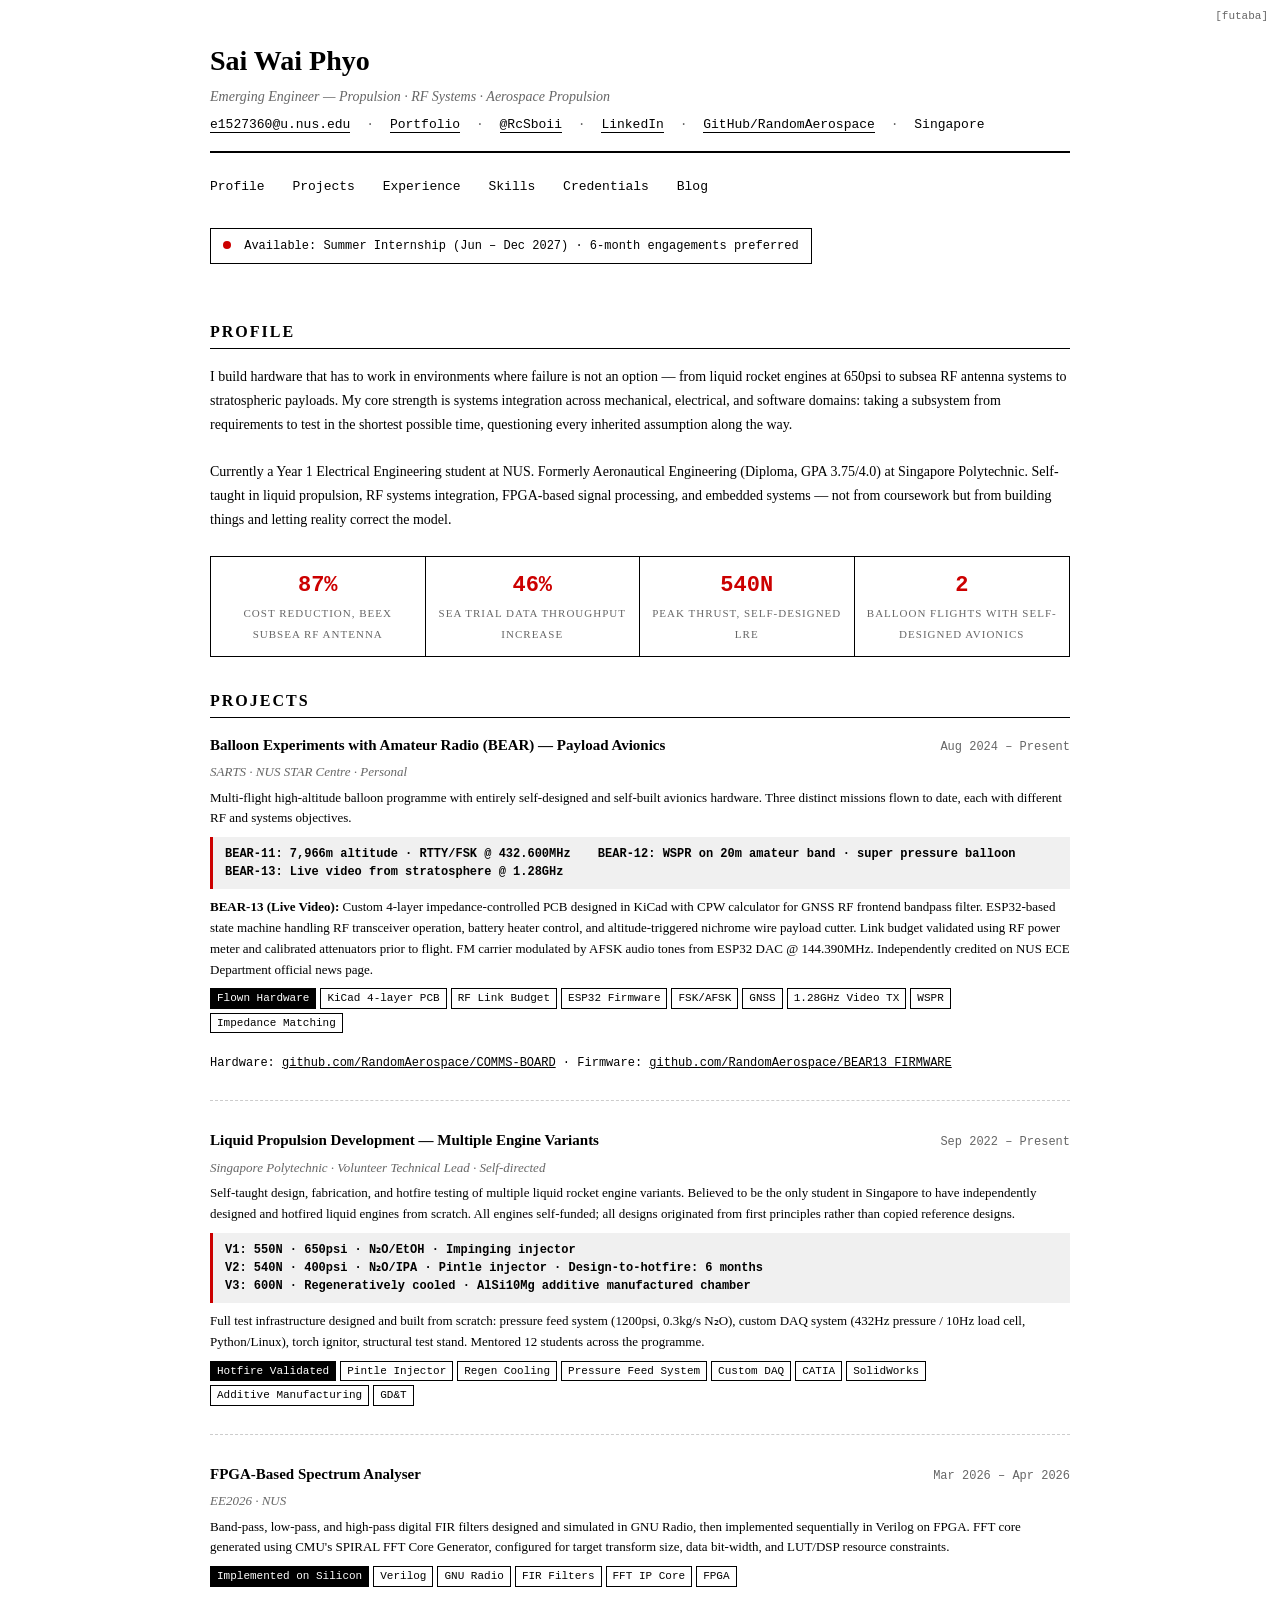
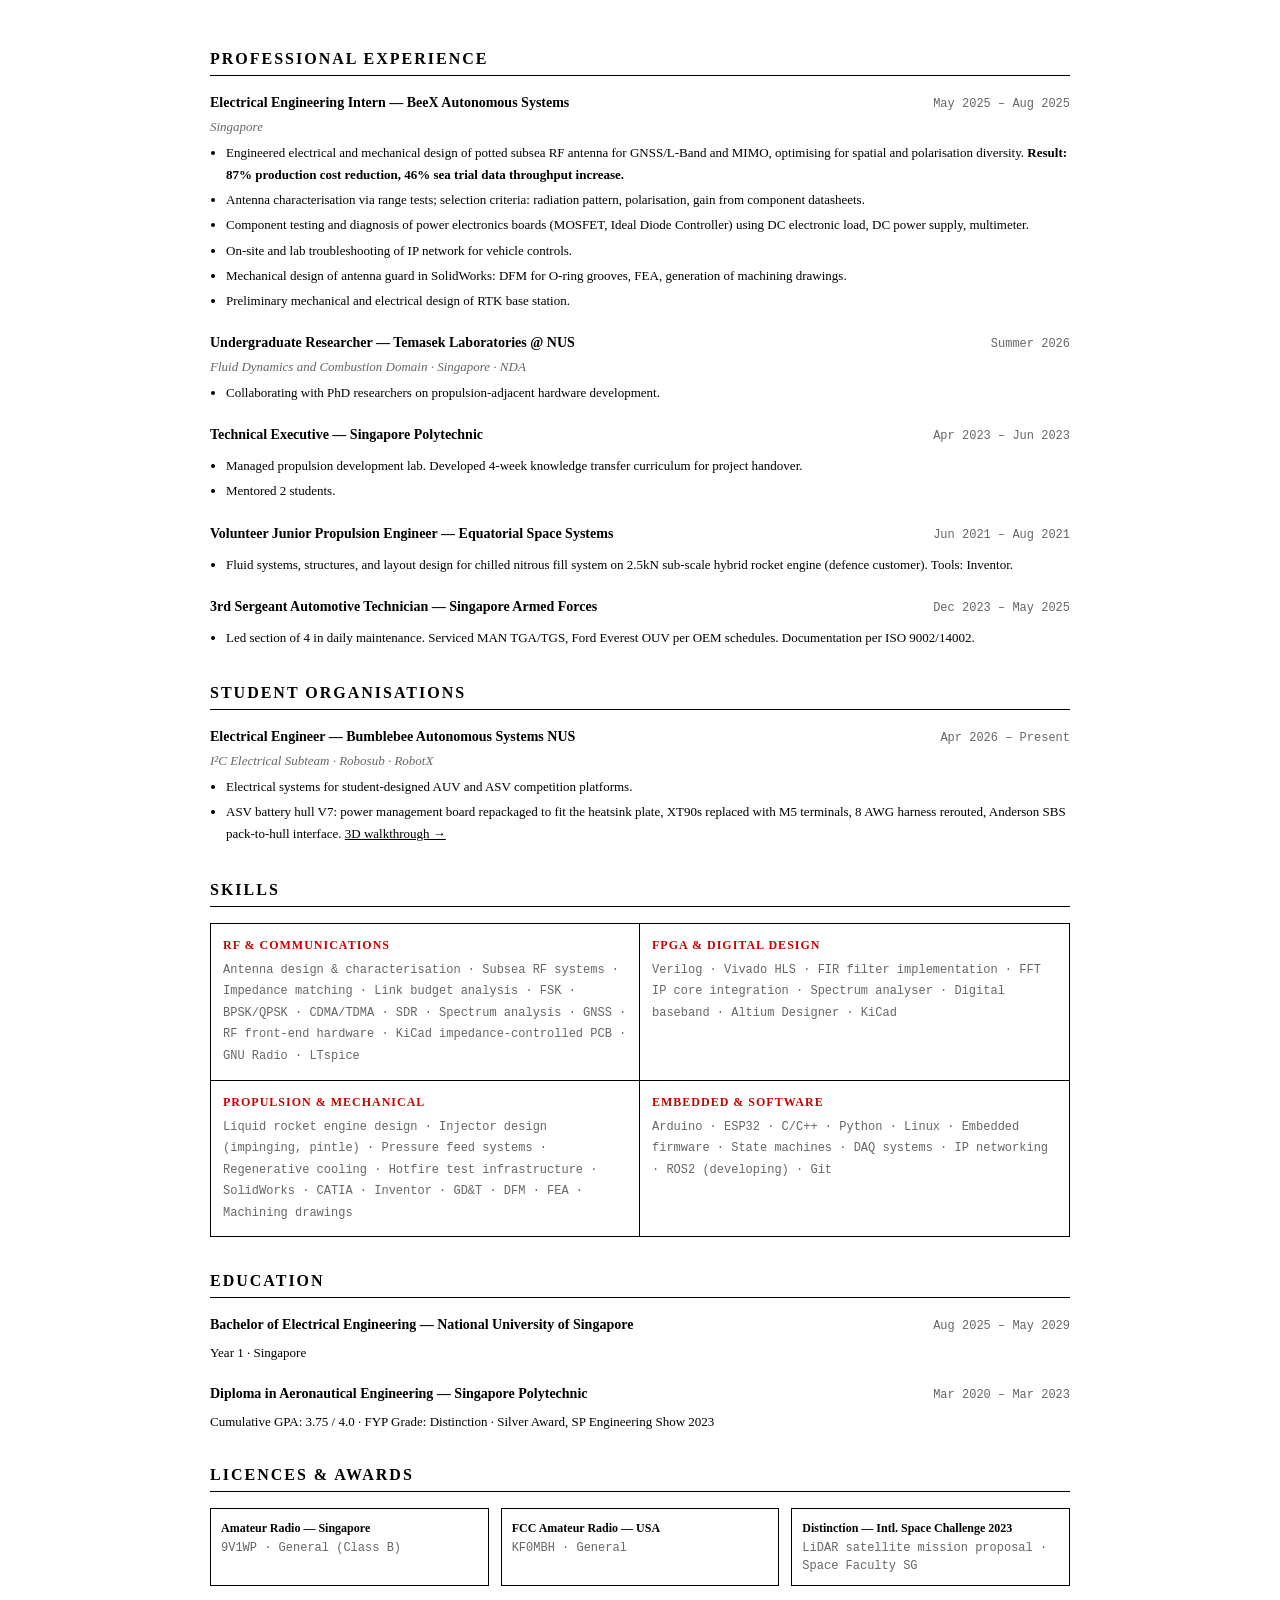
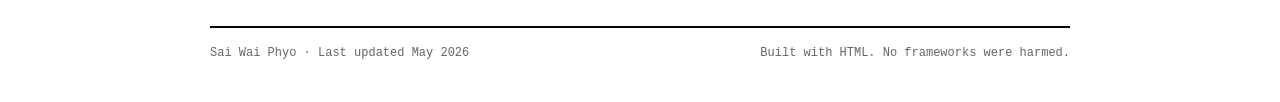
==== commit 90b712a7: "Restore academic homepage as default; move imageboard theme to /eng/ behind a [futaba] toggle Co-Aut" ====
--- a/index.html
+++ b/index.html
@@ -3,573 +3,701 @@
 <head>
 <meta charset="UTF-8">
 <meta name="viewport" content="width=device-width, initial-scale=1.0">
-<title>/eng/ - Sai Wai Phyo</title>
-<meta name="description" content="Sai Wai Phyo — Emerging Engineer. Propulsion, RF systems, aerospace.">
+<title>Sai Wai Phyo — Emerging Engineer</title>
+<script>try{if(localStorage.getItem("theme")==="futaba")location.replace("eng/")}catch(e){}</script>
 <style>
-  /* Futaba-style imageboard theme */
+  /* Academic Brutalist — Information density over aesthetics */
   :root {
-    --bg: #ffffee;
-    --text: #800000;
-    --post: #f0e0d6;
-    --post-border: #d9bfb7;
-    --subject: #cc1105;
-    --name: #117743;
-    --quote: #789922;
-    --link: #0000ee;
-    --link-hover: #dd0000;
-    --label: #eeaa88;
-    --label-border: #000;
-    --hr: #d9bfb7;
-    --muted: #707070;
-  }
-
-  * { box-sizing: border-box; }
-
-  html, body { background: var(--bg); }
+    --black: #000000;
+    --white: #ffffff;
+    --gray: #666666;
+    --light-gray: #f0f0f0;
+    --border: #000000;
+    --accent: #cc0000; /* single red accent, like a correction pen */
+  }
+
+  * {
+    margin: 0;
+    padding: 0;
+    box-sizing: border-box;
+  }
 
   body {
-    margin: 0;
-    padding: 4px 8px 16px;
-    color: var(--text);
-    font-family: arial, helvetica, sans-serif;
+    font-family: "Times New Roman", Times, serif;
+    font-size: 14px;
+    line-height: 1.5;
+    color: var(--black);
+    background: var(--white);
+    max-width: 900px;
+    margin: 0 auto;
+    padding: 40px 20px;
+  }
+
+  /* Header — pure information, no decoration */
+  header {
+    border-bottom: 2px solid var(--black);
+    padding-bottom: 16px;
+    margin-bottom: 24px;
+  }
+
+  header h1 {
+    font-size: 28px;
+    font-weight: bold;
+    letter-spacing: 0;
+    margin-bottom: 4px;
+  }
+
+  header .subtitle {
+    font-size: 14px;
+    color: var(--gray);
+    font-style: italic;
+    margin-bottom: 8px;
+  }
+
+  header .contact-line {
     font-size: 13px;
-    line-height: 1.35;
-  }
-
-  a { color: var(--text); }
-  a:hover { color: var(--link-hover); }
-
-  hr {
-    border: none;
-    border-top: 1px solid var(--hr);
-    clear: both;
-    margin: 6px 0;
-  }
-
-  /* Board list */
-  .boardlist {
-    font-size: 9pt;
-    color: #89a;
+    font-family: "Courier New", monospace;
+  }
+
+  header .contact-line a {
+    color: var(--black);
+    text-decoration: none;
+    border-bottom: 1px solid var(--black);
+  }
+
+  header .contact-line a:hover {
+    color: var(--accent);
+    border-bottom-color: var(--accent);
+  }
+
+  header .contact-line span {
+    margin: 0 8px;
+    color: var(--gray);
+  }
+
+  /* Navigation — plain text links */
+  nav {
+    margin-bottom: 32px;
+    font-size: 13px;
+    font-family: "Courier New", monospace;
+  }
+
+  nav a {
+    color: var(--black);
+    text-decoration: none;
+    margin-right: 20px;
+    border-bottom: 1px solid transparent;
+  }
+
+  nav a:hover {
+    border-bottom: 1px solid var(--black);
+  }
+
+  /* Section headers */
+  h2 {
+    font-size: 16px;
+    font-weight: bold;
+    text-transform: uppercase;
+    letter-spacing: 2px;
+    border-bottom: 1px solid var(--black);
+    padding-bottom: 4px;
+    margin-bottom: 16px;
+    margin-top: 32px;
+  }
+
+  h3 {
+    font-size: 14px;
+    font-weight: bold;
+    margin-bottom: 4px;
+  }
+
+  /* Profile section */
+  .profile {
+    margin-bottom: 24px;
+    font-size: 14px;
+    line-height: 1.7;
+  }
+
+  /* Stats bar — the numbers that matter */
+  .stats-bar {
+    display: grid;
+    grid-template-columns: repeat(4, 1fr);
+    border: 1px solid var(--black);
+    margin-bottom: 32px;
+  }
+
+  .stat {
+    padding: 12px;
+    border-right: 1px solid var(--black);
+    text-align: center;
+  }
+
+  .stat:last-child {
+    border-right: none;
+  }
+
+  .stat-number {
+    font-size: 22px;
+    font-weight: bold;
+    font-family: "Courier New", monospace;
+    color: var(--accent);
+    display: block;
+  }
+
+  .stat-label {
+    font-size: 11px;
+    color: var(--gray);
+    text-transform: uppercase;
+    letter-spacing: 1px;
+  }
+
+  /* Project entries */
+  .project {
+    margin-bottom: 28px;
+    padding-bottom: 28px;
+    border-bottom: 1px dashed #ccc;
+  }
+
+  .project:last-child {
+    border-bottom: none;
+  }
+
+  .project-header {
     display: flex;
     justify-content: space-between;
+    align-items: baseline;
+    margin-bottom: 6px;
+  }
+
+  .project-title {
+    font-size: 15px;
+    font-weight: bold;
+  }
+
+  .project-date {
+    font-size: 12px;
+    color: var(--gray);
+    font-family: "Courier New", monospace;
+    white-space: nowrap;
+  }
+
+  .project-org {
+    font-size: 13px;
+    font-style: italic;
+    color: var(--gray);
+    margin-bottom: 6px;
+  }
+
+  .project-desc {
+    font-size: 13px;
+    line-height: 1.6;
+    margin-bottom: 8px;
+  }
+
+  /* Tags */
+  .tags {
+    display: flex;
     flex-wrap: wrap;
     gap: 4px;
-  }
-  .boardlist a { color: #34345c; text-decoration: none; }
-  .boardlist a:hover { color: var(--link-hover); }
-
-  /* Banner + title */
-  .board-head { text-align: center; margin: 10px 0 4px; }
-  .banner {
-    display: block;
-    margin: 0 auto 6px;
-    width: 300px;
-    max-width: 100%;
-    height: auto;
-    border: 1px solid #000;
-  }
-  .board-title {
-    font-family: Tahoma, sans-serif;
-    font-size: 28px;
+    margin-top: 8px;
+  }
+
+  .tag {
+    font-family: "Courier New", monospace;
+    font-size: 11px;
+    border: 1px solid var(--black);
+    padding: 1px 6px;
+    background: var(--white);
+  }
+
+  .tag.highlight {
+    background: var(--black);
+    color: var(--white);
+  }
+
+  /* Metrics */
+  .metrics {
+    background: var(--light-gray);
+    border-left: 3px solid var(--accent);
+    padding: 8px 12px;
+    margin: 8px 0;
+    font-family: "Courier New", monospace;
+    font-size: 12px;
+  }
+
+  .metrics span {
+    display: inline-block;
+    margin-right: 20px;
     font-weight: bold;
-    letter-spacing: -2px;
-    margin: 4px 0 0;
-    color: var(--text);
-  }
-  .board-sub {
-    font-size: 10px;
-    margin-top: 2px;
-  }
-
-  /* Post form style info table */
-  .postform {
-    margin: 8px auto;
-    border-spacing: 1px;
-  }
-  .postform td { padding: 1px 4px; font-size: 10pt; }
-  .postform td.lbl {
-    background: var(--label);
-    border: 1px solid var(--label-border);
-    color: #000;
+  }
+
+  /* Skills table */
+  .skills-grid {
+    display: grid;
+    grid-template-columns: 1fr 1fr;
+    gap: 0;
+    border: 1px solid var(--black);
+    margin-bottom: 16px;
+  }
+
+  .skill-category {
+    padding: 12px;
+    border-right: 1px solid var(--black);
+    border-bottom: 1px solid var(--black);
+  }
+
+  .skill-category:nth-child(even) {
+    border-right: none;
+  }
+
+  .skill-category:nth-last-child(-n+2) {
+    border-bottom: none;
+  }
+
+  .skill-category h4 {
+    font-size: 12px;
     font-weight: bold;
-    padding: 1px 6px;
+    text-transform: uppercase;
+    letter-spacing: 1px;
+    margin-bottom: 6px;
+    color: var(--accent);
+  }
+
+  .skill-category p {
+    font-size: 12px;
+    font-family: "Courier New", monospace;
+    line-height: 1.8;
+    color: var(--gray);
+  }
+
+  /* Experience entries */
+  .experience {
+    margin-bottom: 20px;
+  }
+
+  .exp-header {
+    display: flex;
+    justify-content: space-between;
+    align-items: baseline;
+  }
+
+  .exp-date {
+    font-size: 12px;
+    color: var(--gray);
+    font-family: "Courier New", monospace;
     white-space: nowrap;
-    vertical-align: top;
-  }
-  .postform td.val { background: #fff; border: 1px solid #aaa; color: #000; }
-  .postform td.val a { color: var(--link); }
-  .postform td.val a:hover { color: var(--link-hover); }
-
-  .rules {
-    max-width: 480px;
-    margin: 0 auto;
-    font-size: 10px;
-    padding-left: 18px;
-  }
-  .rules li { margin: 1px 0; }
-
-  .announce {
-    text-align: center;
+  }
+
+  .exp-bullets {
+    margin: 6px 0 0 16px;
+    font-size: 13px;
+    line-height: 1.7;
+  }
+
+  .exp-bullets li {
+    margin-bottom: 3px;
+  }
+
+  /* Credentials */
+  .credentials {
+    display: grid;
+    grid-template-columns: repeat(3, 1fr);
+    gap: 12px;
+    margin-bottom: 16px;
+  }
+
+  .credential {
+    border: 1px solid var(--black);
+    padding: 10px;
     font-size: 12px;
-    margin: 6px 0;
-  }
-  .announce b { color: var(--subject); }
-  .blink { color: var(--subject); animation: blink 1.6s steps(1) infinite; }
-  @keyframes blink { 50% { opacity: 0; } }
-
-  /* Thread */
-  .thread { margin: 4px 0 8px; }
-
-  .file-info { font-size: 10px; margin: 2px 0 2px 20px; }
-  .file-info a { color: var(--link); }
-  .file-info a:hover { color: var(--link-hover); }
-
-  .thumb {
-    float: left;
-    margin: 3px 20px 5px;
-    border: none;
-    max-width: 250px;
-  }
-  .thumb.small { max-width: 125px; }
-
-  .post-info { display: inline; }
-  .subject { color: var(--subject); font-weight: bold; }
-  .name { color: var(--name); font-weight: bold; }
-  .trip { color: var(--name); font-weight: normal; }
-  .capcode { color: #f00000; font-weight: bold; }
-  .dt { white-space: nowrap; }
-  .no a { text-decoration: none; color: var(--text); }
-  .no a:hover { color: var(--link-hover); }
-
-  blockquote {
-    margin: 12px 40px 12px 40px;
-    word-wrap: break-word;
-  }
-  .op blockquote { margin-left: 20px; }
-
-  .quote { color: var(--quote); display: block; }
-  .quotelink { color: var(--link-hover); text-decoration: underline; }
-  .quotelink:hover { color: #f00; }
-  .spoiler { background: #000; color: #000; }
-  .spoiler:hover { color: #fff; }
-
-  .reply-wrap {
-    display: table;
-    margin: 4px 0;
-    max-width: 100%;
-  }
-  .side-arrows {
-    display: table-cell;
-    color: var(--post-border);
-    padding: 0 4px 0 0;
-    vertical-align: top;
-    width: 1px;
-  }
-  .reply {
-    display: table-cell;
-    background: var(--post);
-    border: 1px solid var(--post-border);
-    border-left: none;
-    border-top: none;
-    padding: 2px 4px;
-    max-width: 960px;
-  }
-  .reply:target { background: #f0c0b0; border-color: #d99f91; }
-  .reply::after { content: ""; display: block; clear: both; }
-
-  .backlinks { font-size: 10px; }
-  .backlinks a { color: var(--link-hover); }
-
-  .omitted { color: var(--muted); margin-left: 20px; font-size: 12px; }
-
-  /* Tables inside posts (skills / creds) */
-  .grid {
-    border-collapse: collapse;
-    margin: 4px 0;
-  }
-  .grid th, .grid td {
-    border: 1px solid var(--post-border);
-    padding: 2px 6px;
-    text-align: left;
-    vertical-align: top;
-  }
-  .grid th { background: var(--label); color: #000; white-space: nowrap; }
-
-  .tags { font-size: 11px; color: var(--muted); }
-
-  .bottom-nav {
+  }
+
+  .credential .cred-title {
+    font-weight: bold;
+    margin-bottom: 2px;
+  }
+
+  .credential .cred-detail {
+    font-family: "Courier New", monospace;
+    color: var(--gray);
+  }
+
+  /* Footer */
+  footer {
+    margin-top: 40px;
+    padding-top: 16px;
+    border-top: 2px solid var(--black);
     font-size: 12px;
-    margin: 6px 0;
-  }
-  .bottom-nav a { color: var(--link); }
-
-  footer {
-    text-align: center;
-    font-size: 10px;
-    margin-top: 12px;
-    color: var(--text);
-  }
-
-  @media (max-width: 640px) {
-    body { padding: 4px 6px 16px; }
-    blockquote, .op blockquote { margin: 8px 6px; }
-    .thumb { margin: 3px 8px 5px; max-width: 45%; }
-    .thumb.small { max-width: 35%; }
-    .file-info { margin-left: 6px; }
-    .reply { max-width: calc(100vw - 30px); }
-    .postform { width: 100%; }
-    .grid { display: block; overflow-x: auto; }
+    color: var(--gray);
+    font-family: "Courier New", monospace;
+    display: flex;
+    justify-content: space-between;
+  }
+
+  /* Status indicator */
+  .status {
+    display: inline-block;
+    width: 8px;
+    height: 8px;
+    background: var(--accent);
+    border-radius: 50%;
+    margin-right: 6px;
+    animation: pulse 2s infinite;
+  }
+
+  @keyframes pulse {
+    0%, 100% { opacity: 1; }
+    50% { opacity: 0.3; }
+  }
+
+  .availability {
+    font-family: "Courier New", monospace;
+    font-size: 12px;
+    margin-bottom: 24px;
+    padding: 8px 12px;
+    border: 1px solid var(--black);
+    display: inline-block;
+  }
+
+  /* Links */
+  a {
+    color: var(--black);
+  }
+
+  a:hover {
+    color: var(--accent);
+  }
+
+  /* Theme switch — a quiet way into the imageboard version */
+  .theme-switch {
+    position: absolute;
+    top: 8px;
+    right: 12px;
+    font-family: "Courier New", monospace;
+    font-size: 11px;
+    color: var(--gray);
+  }
+  .theme-switch a { color: var(--gray); text-decoration: none; }
+  .theme-switch a:hover { color: var(--accent); }
+
+  /* Print friendliness */
+  @media print {
+    .status { animation: none; }
+    body { font-size: 12px; }
+    .theme-switch { display: none; }
+  }
+
+  @media (max-width: 600px) {
+    .stats-bar { grid-template-columns: repeat(2, 1fr); }
+    .skills-grid { grid-template-columns: 1fr; }
+    .credentials { grid-template-columns: 1fr; }
+    .project-header { flex-direction: column; }
   }
 </style>
 </head>
 <body>
 
-<div class="boardlist">
-  <span>
-    [<a href="#p1">prof</a> / <a href="#p2">bear</a> / <a href="#p3">lre</a> / <a href="#p4">fpga</a> / <a href="#p5">job</a> / <a href="#p10">club</a> / <a href="#p11">sci</a> / <a href="#p12">edu</a> / <a href="#p13">ham</a>]
-    [<a href="blog/">blog</a> / <a href="ee2028/">ee2028</a> / <a href="battery-hull-v7-walkthrough.html">3d</a>]
-  </span>
-  <span>[<a href="https://github.com/RandomAerospace" target="_blank">GitHub</a>] [<a href="/">Home</a>]</span>
+<div class="theme-switch">[<a href="eng/" onclick="try{localStorage.setItem('theme','futaba')}catch(e){}" title="Switch to the imageboard version">futaba</a>]</div>
+
+<header>
+  <h1>Sai Wai Phyo</h1>
+  <div class="subtitle">Emerging Engineer — Propulsion · RF Systems · Aerospace Propulsion</div>
+  <div class="contact-line">
+    <a href="mailto:e1527360@u.nus.edu">e1527360@u.nus.edu</a>
+    <span>·</span>
+    <a href="https://drive.google.com/file/d/1zwjKW01_G8EqG-WdmPTag42tZ5hW-RcL/view?usp=sharing" target="_blank">Portfolio</a>
+    <span>·</span>
+    <a href="https://twitter.com/RcSboii" target="_blank">@RcSboii</a>
+    <span>·</span>
+    <a href="https://linkedin.com/in/saiwaiphyord180" target="_blank">LinkedIn</a>
+    <span>·</span>
+    <a href="https://github.com/RandomAerospace" target="_blank">GitHub/RandomAerospace</a>
+    <span>·</span>
+    Singapore
+  </div>
+</header>
+
+<nav>
+  <a href="#profile">Profile</a>
+  <a href="#projects">Projects</a>
+  <a href="#experience">Experience</a>
+  <a href="#skills">Skills</a>
+  <a href="#credentials">Credentials</a>
+  <a href="blog/">Blog</a>
+</nav>
+
+<div class="availability">
+  <span class="status"></span>
+  Available: Summer Internship (Jun – Dec 2027) · 6-month engagements preferred 
 </div>
 
-<div class="board-head">
-  <svg class="banner" viewBox="0 0 300 100" width="300" height="100" role="img" aria-label="Banner: 9V1WP de Sai Wai Phyo">
-    <rect width="300" height="100" fill="#0a0a1a"/>
-    <g fill="#fff">
-      <circle cx="30" cy="14" r="1"/><circle cx="80" cy="30" r=".8"/><circle cx="140" cy="10" r="1.1"/>
-      <circle cx="200" cy="24" r=".7"/><circle cx="260" cy="12" r="1"/><circle cx="285" cy="40" r=".8"/>
-      <circle cx="55" cy="48" r=".6"/><circle cx="170" cy="44" r=".7"/>
-    </g>
-    <path d="M0 100 Q150 60 300 100Z" fill="#1d3b6e"/>
-    <line x1="235" y1="20" x2="235" y2="62" stroke="#ccc" stroke-width="1" stroke-dasharray="2 2"/>
-    <ellipse cx="235" cy="16" rx="9" ry="11" fill="#eee"/>
-    <rect x="231" y="62" width="8" height="6" fill="#cc1105"/>
-    <g fill="none" stroke="#789922" stroke-width="1.5">
-      <path d="M248 60 q6 4 0 8"/><path d="M252 56 q10 8 0 16"/><path d="M256 52 q14 12 0 24"/>
-    </g>
-    <text x="16" y="78" fill="#ffffee" font-family="Tahoma, sans-serif" font-size="30" font-weight="bold" letter-spacing="-1">9V1WP</text>
-    <text x="18" y="92" fill="#f0e0d6" font-family="arial, sans-serif" font-size="10">&gt;tfw your payload phones home from 8km</text>
-  </svg>
-  <h1 class="board-title">/eng/ - Sai Wai Phyo</h1>
-  <div class="board-sub">Emerging Engineer — Propulsion · RF Systems · Aerospace Propulsion</div>
-</div>
-
-<hr>
-
-<table class="postform">
-  <tr><td class="lbl">Name</td><td class="val">Sai Wai Phyo</td></tr>
-  <tr><td class="lbl">E-mail</td><td class="val"><a href="mailto:e1527360@u.nus.edu">e1527360@u.nus.edu</a></td></tr>
-  <tr><td class="lbl">Subject</td><td class="val">Summer Internship (Jun – Dec 2027) · 6-month engagements preferred</td></tr>
-  <tr><td class="lbl">Links</td><td class="val">
-    <a href="https://drive.google.com/file/d/1zwjKW01_G8EqG-WdmPTag42tZ5hW-RcL/view?usp=sharing" target="_blank">Portfolio</a> ·
-    <a href="https://twitter.com/RcSboii" target="_blank">@RcSboii</a> ·
-    <a href="https://linkedin.com/in/saiwaiphyord180" target="_blank">LinkedIn</a> ·
-    <a href="https://github.com/RandomAerospace" target="_blank">GitHub/RandomAerospace</a>
-  </td></tr>
-  <tr><td class="lbl">Location</td><td class="val">Singapore</td></tr>
-</table>
-
-<ul class="rules">
-  <li>Hardware that has to work where failure is not an option.</li>
-  <li>Every inherited assumption will be questioned.</li>
-  <li>Reality corrects the model. Not the other way round.</li>
-</ul>
-
-<div class="announce"><b>NOTICE:</b> <span class="blink">■</span> Available: Summer Internship (Jun – Dec 2027) · 6-month engagements preferred</div>
-
-<hr>
-
-<div class="thread">
-
-  <!-- OP: PROFILE -->
-  <div class="op" id="p1">
-    <div class="file-info">File: <a href="blog/rf-001-bear13-comms-board/vtx-bench-monitor.jpg" target="_blank">vtx-bench-monitor.jpg</a> (15 KB)</div>
-    <a href="blog/rf-001-bear13-comms-board/vtx-bench-monitor.jpg" target="_blank"><img class="thumb" src="blog/rf-001-bear13-comms-board/vtx-bench-monitor.jpg" alt="BEAR-13 video transmitter on the bench"></a>
-    <div class="post-info">
-      <span class="subject">Profile</span>
-      <span class="name">Sai Wai Phyo</span> <span class="trip">!!9V1WP</span> <span class="capcode">## Engineer</span>
-      <span class="dt">05/01/26(Fri)12:00:00</span>
-      <span class="no"><a href="#p1">No.</a><a href="#p1">13360001</a></span>
-      <span class="backlinks"><a href="#p2">&gt;&gt;13360002</a> <a href="#p3">&gt;&gt;13360003</a> <a href="#p5">&gt;&gt;13360005</a></span>
-    </div>
-    <blockquote>
-      I build hardware that has to work in environments where failure is not an option — from liquid rocket engines at 650psi to subsea RF antenna systems to stratospheric payloads. My core strength is systems integration across mechanical, electrical, and software domains: taking a subsystem from requirements to test in the shortest possible time, questioning every inherited assumption along the way.<br><br>
-      Currently a Year 1 Electrical Engineering student at NUS. Formerly Aeronautical Engineering (Diploma, GPA 3.75/4.0) at Singapore Polytechnic. Self-taught in liquid propulsion, RF systems integration, FPGA-based signal processing, and embedded systems — not from coursework but from building things and letting reality correct the model.<br><br>
-      <span class="quote">&gt;87% cost reduction, BeeX subsea RF antenna</span>
-      <span class="quote">&gt;46% sea trial data throughput increase</span>
-      <span class="quote">&gt;540N peak thrust, self-designed LRE</span>
-      <span class="quote">&gt;2 balloon flights with self-designed avionics</span>
-    </blockquote>
-  </div>
-
-  <div class="omitted">12 replies and 1 image. Click <a href="#p13">here</a> to jump to the bottom.</div>
-
-  <!-- BEAR -->
-  <div class="reply-wrap" id="p2">
-    <div class="side-arrows">&gt;&gt;</div>
-    <div class="reply">
-      <div class="post-info">
-        <span class="subject">Balloon Experiments with Amateur Radio (BEAR) — Payload Avionics</span>
-        <span class="name">Sai Wai Phyo</span> <span class="trip">!!9V1WP</span>
-        <span class="dt">Aug 2024 – Present</span>
-        <span class="no"><a href="#p2">No.</a><a href="#p2">13360002</a></span>
-      </div>
-      <div class="file-info">File: <a href="blog/rf-001-bear13-comms-board/vtx-sdr-spectrum.jpg" target="_blank">vtx-sdr-spectrum.jpg</a> (83 KB)</div>
-      <a href="blog/rf-001-bear13-comms-board/vtx-sdr-spectrum.jpg" target="_blank"><img class="thumb small" src="blog/rf-001-bear13-comms-board/vtx-sdr-spectrum.jpg" alt="SDR spectrum of the BEAR-13 video transmitter" loading="lazy"></a>
-      <blockquote>
-        <a class="quotelink" href="#p1">&gt;&gt;13360001 (OP)</a>
-        <i>SARTS · NUS STAR Centre · Personal</i><br><br>
-        Multi-flight high-altitude balloon programme with entirely self-designed and self-built avionics hardware. Three distinct missions flown to date, each with different RF and systems objectives.<br><br>
-        <span class="quote">&gt;BEAR-11: 7,966m altitude · RTTY/FSK @ 432.600MHz</span>
-        <span class="quote">&gt;BEAR-12: WSPR on 20m amateur band · super pressure balloon</span>
-        <span class="quote">&gt;BEAR-13: Live video from stratosphere @ 1.28GHz</span>
-        <br>
-        <b>BEAR-13 (Live Video):</b> Custom 4-layer impedance-controlled PCB designed in KiCad with CPW calculator for GNSS RF frontend bandpass filter. ESP32-based state machine handling RF transceiver operation, battery heater control, and altitude-triggered nichrome wire payload cutter. Link budget validated using RF power meter and calibrated attenuators prior to flight. FM carrier modulated by AFSK audio tones from ESP32 DAC @ 144.390MHz. Independently credited on NUS ECE Department official news page.<br><br>
-        Hardware: <a href="https://github.com/RandomAerospace/COMMS-BOARD" target="_blank">github.com/RandomAerospace/COMMS-BOARD</a><br>
-        Firmware: <a href="https://github.com/RandomAerospace/BEAR13_FIRMWARE" target="_blank">github.com/RandomAerospace/BEAR13_FIRMWARE</a><br>
-        Writeup: <a href="blog/rf-001-bear13-comms-board/">RF-001</a> · <a href="blog/pwr-001-bear14-urex-pdb/">PWR-001</a><br><br>
-        <span class="tags">[Flown Hardware] [KiCad 4-layer PCB] [RF Link Budget] [ESP32 Firmware] [FSK/AFSK] [GNSS] [1.28GHz Video TX] [WSPR] [Impedance Matching]</span>
-      </blockquote>
-    </div>
-  </div>
-
-  <!-- LRE -->
-  <div class="reply-wrap" id="p3">
-    <div class="side-arrows">&gt;&gt;</div>
-    <div class="reply">
-      <div class="post-info">
-        <span class="subject">Liquid Propulsion Development — Multiple Engine Variants</span>
-        <span class="name">Sai Wai Phyo</span> <span class="trip">!!9V1WP</span>
-        <span class="dt">Sep 2022 – Present</span>
-        <span class="no"><a href="#p3">No.</a><a href="#p3">13360003</a></span>
-      </div>
-      <blockquote>
-        <a class="quotelink" href="#p1">&gt;&gt;13360001 (OP)</a>
-        <i>Singapore Polytechnic · Volunteer Technical Lead · Self-directed</i><br><br>
-        Self-taught design, fabrication, and hotfire testing of multiple liquid rocket engine variants. Believed to be the only student in Singapore to have independently designed and hotfired liquid engines from scratch. All engines self-funded; all designs originated from first principles rather than copied reference designs.<br><br>
-        <span class="quote">&gt;V1: 550N · 650psi · N₂O/EtOH · Impinging injector</span>
-        <span class="quote">&gt;V2: 540N · 400psi · N₂O/IPA · Pintle injector · Design-to-hotfire: 6 months</span>
-        <span class="quote">&gt;V3: 600N · Regeneratively cooled · AlSi10Mg additive manufactured chamber</span>
-        <br>
-        Full test infrastructure designed and built from scratch: pressure feed system (1200psi, 0.3kg/s N₂O), custom DAQ system (432Hz pressure / 10Hz load cell, Python/Linux), torch ignitor, structural test stand. Mentored 12 students across the programme.<br><br>
-        <span class="tags">[Hotfire Validated] [Pintle Injector] [Regen Cooling] [Pressure Feed System] [Custom DAQ] [CATIA] [SolidWorks] [Additive Manufacturing] [GD&amp;T]</span>
-      </blockquote>
-    </div>
-  </div>
-
-  <!-- FPGA -->
-  <div class="reply-wrap" id="p4">
-    <div class="side-arrows">&gt;&gt;</div>
-    <div class="reply">
-      <div class="post-info">
-        <span class="subject">FPGA-Based Spectrum Analyser</span>
-        <span class="name">Sai Wai Phyo</span> <span class="trip">!!9V1WP</span>
-        <span class="dt">Mar 2026 – Apr 2026</span>
-        <span class="no"><a href="#p4">No.</a><a href="#p4">13360004</a></span>
-      </div>
-      <blockquote>
-        <i>EE2026 · NUS</i><br><br>
-        Band-pass, low-pass, and high-pass digital FIR filters designed and simulated in GNU Radio, then implemented sequentially in Verilog on FPGA. FFT core generated using CMU's SPIRAL FFT Core Generator, configured for target transform size, data bit-width, and LUT/DSP resource constraints.<br><br>
-        <span class="tags">[Implemented on Silicon] [Verilog] [GNU Radio] [FIR Filters] [FFT IP Core] [FPGA]</span>
-      </blockquote>
-    </div>
-  </div>
-
-  <!-- BEEX -->
-  <div class="reply-wrap" id="p5">
-    <div class="side-arrows">&gt;&gt;</div>
-    <div class="reply">
-      <div class="post-info">
-        <span class="subject">Electrical Engineering Intern — BeeX Autonomous Systems</span>
-        <span class="name">Sai Wai Phyo</span> <span class="trip">!!9V1WP</span>
-        <span class="dt">May 2025 – Aug 2025</span>
-        <span class="no"><a href="#p5">No.</a><a href="#p5">13360005</a></span>
-      </div>
-      <blockquote>
-        <a class="quotelink" href="#p1">&gt;&gt;13360001 (OP)</a>
-        <i>Singapore</i><br><br>
-        <span class="quote">&gt;Engineered electrical and mechanical design of potted subsea RF antenna for GNSS/L-Band and MIMO, optimising for spatial and polarisation diversity.</span>
-        <span class="quote">&gt;<b>Result: 87% production cost reduction, 46% sea trial data throughput increase.</b></span>
-        <span class="quote">&gt;Antenna characterisation via range tests; selection criteria: radiation pattern, polarisation, gain from component datasheets.</span>
-        <span class="quote">&gt;Component testing and diagnosis of power electronics boards (MOSFET, Ideal Diode Controller) using DC electronic load, DC power supply, multimeter.</span>
-        <span class="quote">&gt;On-site and lab troubleshooting of IP network for vehicle controls.</span>
-        <span class="quote">&gt;Mechanical design of antenna guard in SolidWorks: DFM for O-ring grooves, FEA, generation of machining drawings.</span>
-        <span class="quote">&gt;Preliminary mechanical and electrical design of RTK base station.</span>
-      </blockquote>
-    </div>
-  </div>
-
-  <!-- TL@NUS -->
-  <div class="reply-wrap" id="p6">
-    <div class="side-arrows">&gt;&gt;</div>
-    <div class="reply">
-      <div class="post-info">
-        <span class="subject">Undergraduate Researcher — Temasek Laboratories @ NUS</span>
-        <span class="name">Sai Wai Phyo</span> <span class="trip">!!9V1WP</span>
-        <span class="dt">Summer 2026</span>
-        <span class="no"><a href="#p6">No.</a><a href="#p6">13360006</a></span>
-      </div>
-      <blockquote>
-        <i>Fluid Dynamics and Combustion Domain · Singapore · NDA</i><br><br>
-        <span class="quote">&gt;Collaborating with PhD researchers on propulsion-adjacent hardware development.</span>
-        <span class="quote">&gt;the rest is <span class="spoiler">under NDA</span></span>
-      </blockquote>
-    </div>
-  </div>
-
-  <!-- SP -->
-  <div class="reply-wrap" id="p7">
-    <div class="side-arrows">&gt;&gt;</div>
-    <div class="reply">
-      <div class="post-info">
-        <span class="subject">Technical Executive — Singapore Polytechnic</span>
-        <span class="name">Sai Wai Phyo</span> <span class="trip">!!9V1WP</span>
-        <span class="dt">Apr 2023 – Jun 2023</span>
-        <span class="no"><a href="#p7">No.</a><a href="#p7">13360007</a></span>
-      </div>
-      <blockquote>
-        <a class="quotelink" href="#p3">&gt;&gt;13360003</a>
-        <span class="quote">&gt;Managed propulsion development lab. Developed 4-week knowledge transfer curriculum for project handover.</span>
-        <span class="quote">&gt;Mentored 2 students.</span>
-      </blockquote>
-    </div>
-  </div>
-
-  <!-- Equatorial -->
-  <div class="reply-wrap" id="p8">
-    <div class="side-arrows">&gt;&gt;</div>
-    <div class="reply">
-      <div class="post-info">
-        <span class="subject">Volunteer Junior Propulsion Engineer — Equatorial Space Systems</span>
-        <span class="name">Sai Wai Phyo</span> <span class="trip">!!9V1WP</span>
-        <span class="dt">Jun 2021 – Aug 2021</span>
-        <span class="no"><a href="#p8">No.</a><a href="#p8">13360008</a></span>
-      </div>
-      <blockquote>
-        <span class="quote">&gt;Fluid systems, structures, and layout design for chilled nitrous fill system on 2.5kN sub-scale hybrid rocket engine (defence customer). Tools: Inventor.</span>
-      </blockquote>
-    </div>
-  </div>
-
-  <!-- SAF -->
-  <div class="reply-wrap" id="p9">
-    <div class="side-arrows">&gt;&gt;</div>
-    <div class="reply">
-      <div class="post-info">
-        <span class="subject">3rd Sergeant Automotive Technician — Singapore Armed Forces</span>
-        <span class="name">Sai Wai Phyo</span> <span class="trip">!!9V1WP</span>
-        <span class="dt">Dec 2023 – May 2025</span>
-        <span class="no"><a href="#p9">No.</a><a href="#p9">13360009</a></span>
-      </div>
-      <blockquote>
-        <span class="quote">&gt;Led section of 4 in daily maintenance. Serviced MAN TGA/TGS, Ford Everest OUV per OEM schedules. Documentation per ISO 9002/14002.</span>
-      </blockquote>
-    </div>
-  </div>
-
-  <!-- Bumblebee -->
-  <div class="reply-wrap" id="p10">
-    <div class="side-arrows">&gt;&gt;</div>
-    <div class="reply">
-      <div class="post-info">
-        <span class="subject">Electrical Engineer — Bumblebee Autonomous Systems NUS</span>
-        <span class="name">Sai Wai Phyo</span> <span class="trip">!!9V1WP</span>
-        <span class="dt">Apr 2026 – Present</span>
-        <span class="no"><a href="#p10">No.</a><a href="#p10">13360010</a></span>
-      </div>
-      <blockquote>
-        <i>Student Organisation · I²C Electrical Subteam · Robosub · RobotX</i><br><br>
-        <span class="quote">&gt;Electrical systems for student-designed AUV and ASV competition platforms.</span>
-        <span class="quote">&gt;ASV battery hull V7: power management board repackaged to fit the heatsink plate, XT90s replaced with M5 terminals, 8 AWG harness rerouted, Anderson SBS pack-to-hull interface.</span>
-        <br>
-        <a href="battery-hull-v7-walkthrough.html" target="_blank">3D walkthrough →</a>
-      </blockquote>
-    </div>
-  </div>
-
-  <!-- Skills -->
-  <div class="reply-wrap" id="p11">
-    <div class="side-arrows">&gt;&gt;</div>
-    <div class="reply">
-      <div class="post-info">
-        <span class="subject">Skills</span>
-        <span class="name">Sai Wai Phyo</span> <span class="trip">!!9V1WP</span>
-        <span class="no"><a href="#p11">No.</a><a href="#p11">13360011</a></span>
-      </div>
-      <blockquote>
-        <table class="grid">
-          <tr><th>RF &amp; Comms</th><td>Antenna design &amp; characterisation · Subsea RF systems · Impedance matching · Link budget analysis · FSK · BPSK/QPSK · CDMA/TDMA · SDR · Spectrum analysis · GNSS · RF front-end hardware · KiCad impedance-controlled PCB · GNU Radio · LTspice</td></tr>
-          <tr><th>FPGA &amp; Digital</th><td>Verilog · Vivado HLS · FIR filter implementation · FFT IP core integration · Spectrum analyser · Digital baseband · Altium Designer · KiCad</td></tr>
-          <tr><th>Propulsion &amp; Mech</th><td>Liquid rocket engine design · Injector design (impinging, pintle) · Pressure feed systems · Regenerative cooling · Hotfire test infrastructure · SolidWorks · CATIA · Inventor · GD&amp;T · DFM · FEA · Machining drawings</td></tr>
-          <tr><th>Embedded &amp; SW</th><td>Arduino · ESP32 · C/C++ · Python · Linux · Embedded firmware · State machines · DAQ systems · IP networking · ROS2 (developing) · Git</td></tr>
-        </table>
-      </blockquote>
-    </div>
-  </div>
-
-  <!-- Education -->
-  <div class="reply-wrap" id="p12">
-    <div class="side-arrows">&gt;&gt;</div>
-    <div class="reply">
-      <div class="post-info">
-        <span class="subject">Education</span>
-        <span class="name">Sai Wai Phyo</span> <span class="trip">!!9V1WP</span>
-        <span class="no"><a href="#p12">No.</a><a href="#p12">13360012</a></span>
-      </div>
-      <blockquote>
-        <b>Bachelor of Electrical Engineering — National University of Singapore</b> (Aug 2025 – May 2029)
-        <span class="quote">&gt;Year 1 · Singapore</span>
-        <br>
-        <b>Diploma in Aeronautical Engineering — Singapore Polytechnic</b> (Mar 2020 – Mar 2023)
-        <span class="quote">&gt;Cumulative GPA: 3.75 / 4.0</span>
-        <span class="quote">&gt;FYP Grade: Distinction</span>
-        <span class="quote">&gt;Silver Award, SP Engineering Show 2023</span>
-      </blockquote>
-    </div>
-  </div>
-
-  <!-- Credentials -->
-  <div class="reply-wrap" id="p13">
-    <div class="side-arrows">&gt;&gt;</div>
-    <div class="reply">
-      <div class="post-info">
-        <span class="subject">Licences &amp; Awards</span>
-        <span class="name">Sai Wai Phyo</span> <span class="trip">!!9V1WP</span>
-        <span class="no"><a href="#p13">No.</a><a href="#p13">13360013</a></span>
-      </div>
-      <blockquote>
-        <table class="grid">
-          <tr><th>Amateur Radio — Singapore</th><td>9V1WP · General (Class B)</td></tr>
-          <tr><th>FCC Amateur Radio — USA</th><td>KF0MBH · General</td></tr>
-          <tr><th>Distinction — Intl. Space Challenge 2023</th><td>LiDAR satellite mission proposal · Space Faculty SG</td></tr>
-        </table>
-        <span class="quote">&gt;73 de 9V1WP</span>
-      </blockquote>
-    </div>
-  </div>
-
-</div>
-
-<hr>
-
-<div class="bottom-nav">
-  [<a href="#top" onclick="window.scrollTo(0,0);return false;">Top</a>]
-  [<a href="blog/">Blog</a>]
-  [<a href="ee2028/">EE2028 Workbench</a>]
-  [<a href="https://drive.google.com/file/d/1zwjKW01_G8EqG-WdmPTag42tZ5hW-RcL/view?usp=sharing" target="_blank">Portfolio</a>]
-</div>
-
-<div class="boardlist">
-  <span>
-    [<a href="#p1">prof</a> / <a href="#p2">bear</a> / <a href="#p3">lre</a> / <a href="#p4">fpga</a> / <a href="#p5">job</a> / <a href="#p10">club</a> / <a href="#p11">sci</a> / <a href="#p12">edu</a> / <a href="#p13">ham</a>]
-    [<a href="blog/">blog</a> / <a href="ee2028/">ee2028</a> / <a href="battery-hull-v7-walkthrough.html">3d</a>]
-  </span>
-  <span>[<a href="/">Home</a>]</span>
-</div>
+<!-- PROFILE -->
+<section id="profile">
+  <h2>Profile</h2>
+  <div class="profile">
+    <p>
+      I build hardware that has to work in environments where failure is not an option — from liquid rocket engines at 650psi to subsea RF antenna systems to stratospheric payloads. My core strength is systems integration across mechanical, electrical, and software domains: taking a subsystem from requirements to test in the shortest possible time, questioning every inherited assumption along the way.
+    </p>
+    <br>
+    <p>
+      Currently a Year 1 Electrical Engineering student at NUS. Formerly Aeronautical Engineering (Diploma, GPA 3.75/4.0) at Singapore Polytechnic. Self-taught in liquid propulsion, RF systems integration, FPGA-based signal processing, and embedded systems — not from coursework but from building things and letting reality correct the model.
+  </div>
+
+  <div class="stats-bar">
+    <div class="stat">
+      <span class="stat-number">87%</span>
+      <span class="stat-label">Cost reduction, BeeX subsea RF antenna</span>
+    </div>
+    <div class="stat">
+      <span class="stat-number">46%</span>
+      <span class="stat-label">Sea trial data throughput increase</span>
+    </div>
+    <div class="stat">
+      <span class="stat-number">540N</span>
+      <span class="stat-label">Peak thrust, self-designed LRE</span>
+    </div>
+    <div class="stat">
+      <span class="stat-number">2</span>
+      <span class="stat-label">Balloon flights with self-designed avionics</span>
+    </div>
+  </div>
+</section>
+
+<!-- PROJECTS -->
+<section id="projects">
+  <h2>Projects</h2>
+
+  <div class="project">
+    <div class="project-header">
+      <div class="project-title">Balloon Experiments with Amateur Radio (BEAR) — Payload Avionics</div>
+      <div class="project-date">Aug 2024 – Present</div>
+    </div>
+    <div class="project-org">SARTS · NUS STAR Centre · Personal</div>
+    <div class="project-desc">
+      Multi-flight high-altitude balloon programme with entirely self-designed and self-built avionics hardware. Three distinct missions flown to date, each with different RF and systems objectives.
+    </div>
+    <div class="metrics">
+      <span>BEAR-11: 7,966m altitude · RTTY/FSK @ 432.600MHz</span>
+      <span>BEAR-12: WSPR on 20m amateur band · super pressure balloon</span>
+      <span>BEAR-13: Live video from stratosphere @ 1.28GHz</span>
+    </div>
+    <div class="project-desc">
+      <strong>BEAR-13 (Live Video):</strong> Custom 4-layer impedance-controlled PCB designed in KiCad with CPW calculator for GNSS RF frontend bandpass filter. ESP32-based state machine handling RF transceiver operation, battery heater control, and altitude-triggered nichrome wire payload cutter. Link budget validated using RF power meter and calibrated attenuators prior to flight. FM carrier modulated by AFSK audio tones from ESP32 DAC @ 144.390MHz. Independently credited on NUS ECE Department official news page.
+    </div>
+    <div class="tags">
+      <span class="tag highlight">Flown Hardware</span>
+      <span class="tag">KiCad 4-layer PCB</span>
+      <span class="tag">RF Link Budget</span>
+      <span class="tag">ESP32 Firmware</span>
+      <span class="tag">FSK/AFSK</span>
+      <span class="tag">GNSS</span>
+      <span class="tag">1.28GHz Video TX</span>
+      <span class="tag">WSPR</span>
+      <span class="tag">Impedance Matching</span>
+    </div>
+    <br>
+    <div style="font-size:12px; font-family: 'Courier New', monospace;">
+      Hardware: <a href="https://github.com/RandomAerospace/COMMS-BOARD" target="_blank">github.com/RandomAerospace/COMMS-BOARD</a> ·
+      Firmware: <a href="https://github.com/RandomAerospace/BEAR13_FIRMWARE" target="_blank">github.com/RandomAerospace/BEAR13_FIRMWARE</a>
+    </div>
+  </div>
+
+  <div class="project">
+    <div class="project-header">
+      <div class="project-title">Liquid Propulsion Development — Multiple Engine Variants</div>
+      <div class="project-date">Sep 2022 – Present</div>
+    </div>
+    <div class="project-org">Singapore Polytechnic · Volunteer Technical Lead · Self-directed</div>
+    <div class="project-desc">
+      Self-taught design, fabrication, and hotfire testing of multiple liquid rocket engine variants. Believed to be the only student in Singapore to have independently designed and hotfired liquid engines from scratch. All engines self-funded; all designs originated from first principles rather than copied reference designs.
+    </div>
+    <div class="metrics">
+      <span>V1: 550N · 650psi · N₂O/EtOH · Impinging injector</span>
+      <span>V2: 540N · 400psi · N₂O/IPA · Pintle injector · Design-to-hotfire: 6 months</span>
+      <span>V3: 600N · Regeneratively cooled · AlSi10Mg additive manufactured chamber</span>
+    </div>
+    <div class="project-desc">
+      Full test infrastructure designed and built from scratch: pressure feed system (1200psi, 0.3kg/s N₂O), custom DAQ system (432Hz pressure / 10Hz load cell, Python/Linux), torch ignitor, structural test stand. Mentored 12 students across the programme.
+    </div>
+    <div class="tags">
+      <span class="tag highlight">Hotfire Validated</span>
+      <span class="tag">Pintle Injector</span>
+      <span class="tag">Regen Cooling</span>
+      <span class="tag">Pressure Feed System</span>
+      <span class="tag">Custom DAQ</span>
+      <span class="tag">CATIA</span>
+      <span class="tag">SolidWorks</span>
+      <span class="tag">Additive Manufacturing</span>
+      <span class="tag">GD&T</span>
+    </div>
+  </div>
+
+  <div class="project">
+    <div class="project-header">
+      <div class="project-title">FPGA-Based Spectrum Analyser</div>
+      <div class="project-date">Mar 2026 – Apr 2026</div>
+    </div>
+    <div class="project-org">EE2026 · NUS</div>
+    <div class="project-desc">
+      Band-pass, low-pass, and high-pass digital FIR filters designed and simulated in GNU Radio, then implemented sequentially in Verilog on FPGA. FFT core generated using CMU's SPIRAL FFT Core Generator, configured for target transform size, data bit-width, and LUT/DSP resource constraints.
+    </div>
+    <div class="tags">
+      <span class="tag highlight">Implemented on Silicon</span>
+      <span class="tag">Verilog</span>
+      <span class="tag">GNU Radio</span>
+      <span class="tag">FIR Filters</span>
+      <span class="tag">FFT IP Core</span>
+      <span class="tag">FPGA</span>
+    </div>
+  </div>
+</section>
+
+
+<!-- EXPERIENCE -->
+<section id="experience">
+  <h2>Professional Experience</h2>
+
+  <div class="experience">
+    <div class="exp-header">
+      <h3>Electrical Engineering Intern — BeeX Autonomous Systems</h3>
+      <div class="exp-date">May 2025 – Aug 2025</div>
+    </div>
+    <div class="project-org">Singapore</div>
+    <ul class="exp-bullets">
+      <li>Engineered electrical and mechanical design of potted subsea RF antenna for GNSS/L-Band and MIMO, optimising for spatial and polarisation diversity. <strong>Result: 87% production cost reduction, 46% sea trial data throughput increase.</strong></li>
+      <li>Antenna characterisation via range tests; selection criteria: radiation pattern, polarisation, gain from component datasheets.</li>
+      <li>Component testing and diagnosis of power electronics boards (MOSFET, Ideal Diode Controller) using DC electronic load, DC power supply, multimeter.</li>
+      <li>On-site and lab troubleshooting of IP network for vehicle controls.</li>
+      <li>Mechanical design of antenna guard in SolidWorks: DFM for O-ring grooves, FEA, generation of machining drawings.</li>
+      <li>Preliminary mechanical and electrical design of RTK base station.</li>
+    </ul>
+  </div>
+
+  <div class="experience">
+    <div class="exp-header">
+      <h3>Undergraduate Researcher — Temasek Laboratories @ NUS</h3>
+      <div class="exp-date">Summer 2026</div>
+    </div>
+    <div class="project-org">Fluid Dynamics and Combustion Domain · Singapore · NDA</div>
+    <ul class="exp-bullets">
+      <li>Collaborating with PhD researchers on propulsion-adjacent hardware development.</li>
+    
+    </ul>
+  </div>
+
+  <div class="experience">
+    <div class="exp-header">
+      <h3>Technical Executive — Singapore Polytechnic</h3>
+      <div class="exp-date">Apr 2023 – Jun 2023</div>
+    </div>
+    <ul class="exp-bullets">
+      <li>Managed propulsion development lab. Developed 4-week knowledge transfer curriculum for project handover.</li>
+      <li>Mentored 2 students.</li>
+    </ul>
+  </div>
+
+  <div class="experience">
+    <div class="exp-header">
+      <h3>Volunteer Junior Propulsion Engineer — Equatorial Space Systems</h3>
+      <div class="exp-date">Jun 2021 – Aug 2021</div>
+    </div>
+    <ul class="exp-bullets">
+      <li>Fluid systems, structures, and layout design for chilled nitrous fill system on 2.5kN sub-scale hybrid rocket engine (defence customer). Tools: Inventor.</li>
+    </ul>
+  </div>
+
+  <div class="experience">
+    <div class="exp-header">
+      <h3>3rd Sergeant Automotive Technician — Singapore Armed Forces</h3>
+      <div class="exp-date">Dec 2023 – May 2025</div>
+    </div>
+    <ul class="exp-bullets">
+      <li>Led section of 4 in daily maintenance. Serviced MAN TGA/TGS, Ford Everest OUV per OEM schedules. Documentation per ISO 9002/14002.</li>
+    </ul>
+  </div>
+
+</section>
+
+<!-- ORGANISATIONS -->
+<section>
+  <h2>Student Organisations</h2>
+  <div class="experience">
+    <div class="exp-header">
+      <h3>Electrical Engineer — Bumblebee Autonomous Systems NUS</h3>
+      <div class="exp-date">Apr 2026 – Present</div>
+    </div>
+    <div class="project-org">I²C Electrical Subteam · Robosub · RobotX</div>
+    <ul class="exp-bullets">
+      <li>Electrical systems for student-designed AUV and ASV competition platforms.</li>
+      <li>ASV battery hull V7: power management board repackaged to fit the heatsink plate, XT90s replaced with M5 terminals, 8 AWG harness rerouted, Anderson SBS pack-to-hull interface. <a href="battery-hull-v7-walkthrough.html" target="_blank">3D walkthrough →</a></li>
+    </ul>
+  </div>
+</section>
+
+<!-- SKILLS -->
+<section id="skills">
+  <h2>Skills</h2>
+  <div class="skills-grid">
+    <div class="skill-category">
+      <h4>RF & Communications</h4>
+      <p>Antenna design & characterisation · Subsea RF systems · Impedance matching · Link budget analysis · FSK · BPSK/QPSK · CDMA/TDMA · SDR · Spectrum analysis · GNSS · RF front-end hardware · KiCad impedance-controlled PCB · GNU Radio · LTspice</p>
+    </div>
+    <div class="skill-category">
+      <h4>FPGA & Digital Design</h4>
+      <p>Verilog · Vivado HLS · FIR filter implementation · FFT IP core integration · Spectrum analyser · Digital baseband · Altium Designer · KiCad</p>
+    </div>
+    <div class="skill-category">
+      <h4>Propulsion & Mechanical</h4>
+      <p>Liquid rocket engine design · Injector design (impinging, pintle) · Pressure feed systems · Regenerative cooling · Hotfire test infrastructure · SolidWorks · CATIA · Inventor · GD&T · DFM · FEA · Machining drawings</p>
+    </div>
+    <div class="skill-category">
+      <h4>Embedded & Software</h4>
+      <p>Arduino · ESP32 · C/C++ · Python · Linux · Embedded firmware · State machines · DAQ systems · IP networking · ROS2 (developing) · Git</p>
+    </div>
+  </div>
+</section>
+
+<!-- EDUCATION -->
+<section>
+  <h2>Education</h2>
+  <div class="experience">
+    <div class="exp-header">
+      <h3>Bachelor of Electrical Engineering — National University of Singapore</h3>
+      <div class="exp-date">Aug 2025 – May 2029</div>
+    </div>
+    <p style="font-size:13px; margin-top:4px;">Year 1 · Singapore</p>
+  </div>
+  <div class="experience">
+    <div class="exp-header">
+      <h3>Diploma in Aeronautical Engineering — Singapore Polytechnic</h3>
+      <div class="exp-date">Mar 2020 – Mar 2023</div>
+    </div>
+    <p style="font-size:13px; margin-top:4px;">Cumulative GPA: 3.75 / 4.0 · FYP Grade: Distinction · Silver Award, SP Engineering Show 2023</p>
+  </div>
+</section>
+
+<!-- CREDENTIALS -->
+<section id="credentials">
+  <h2>Licences & Awards</h2>
+  <div class="credentials">
+    <div class="credential">
+      <div class="cred-title">Amateur Radio — Singapore</div>
+      <div class="cred-detail">9V1WP · General (Class B)</div>
+    </div>
+    <div class="credential">
+      <div class="cred-title">FCC Amateur Radio — USA</div>
+      <div class="cred-detail">KF0MBH · General</div>
+    </div>
+    <div class="credential">
+      <div class="cred-title">Distinction — Intl. Space Challenge 2023</div>
+      <div class="cred-detail">LiDAR satellite mission proposal · Space Faculty SG</div>
+    </div>
+  </div>
+</section>
 
 <footer>
-  Sai Wai Phyo · Last updated May 2026<br>
-  Built with HTML. No frameworks were harmed.
+  <div>Sai Wai Phyo · Last updated May 2026</div>
+  <div>Built with HTML. No frameworks were harmed.</div>
 </footer>
 
 </body>
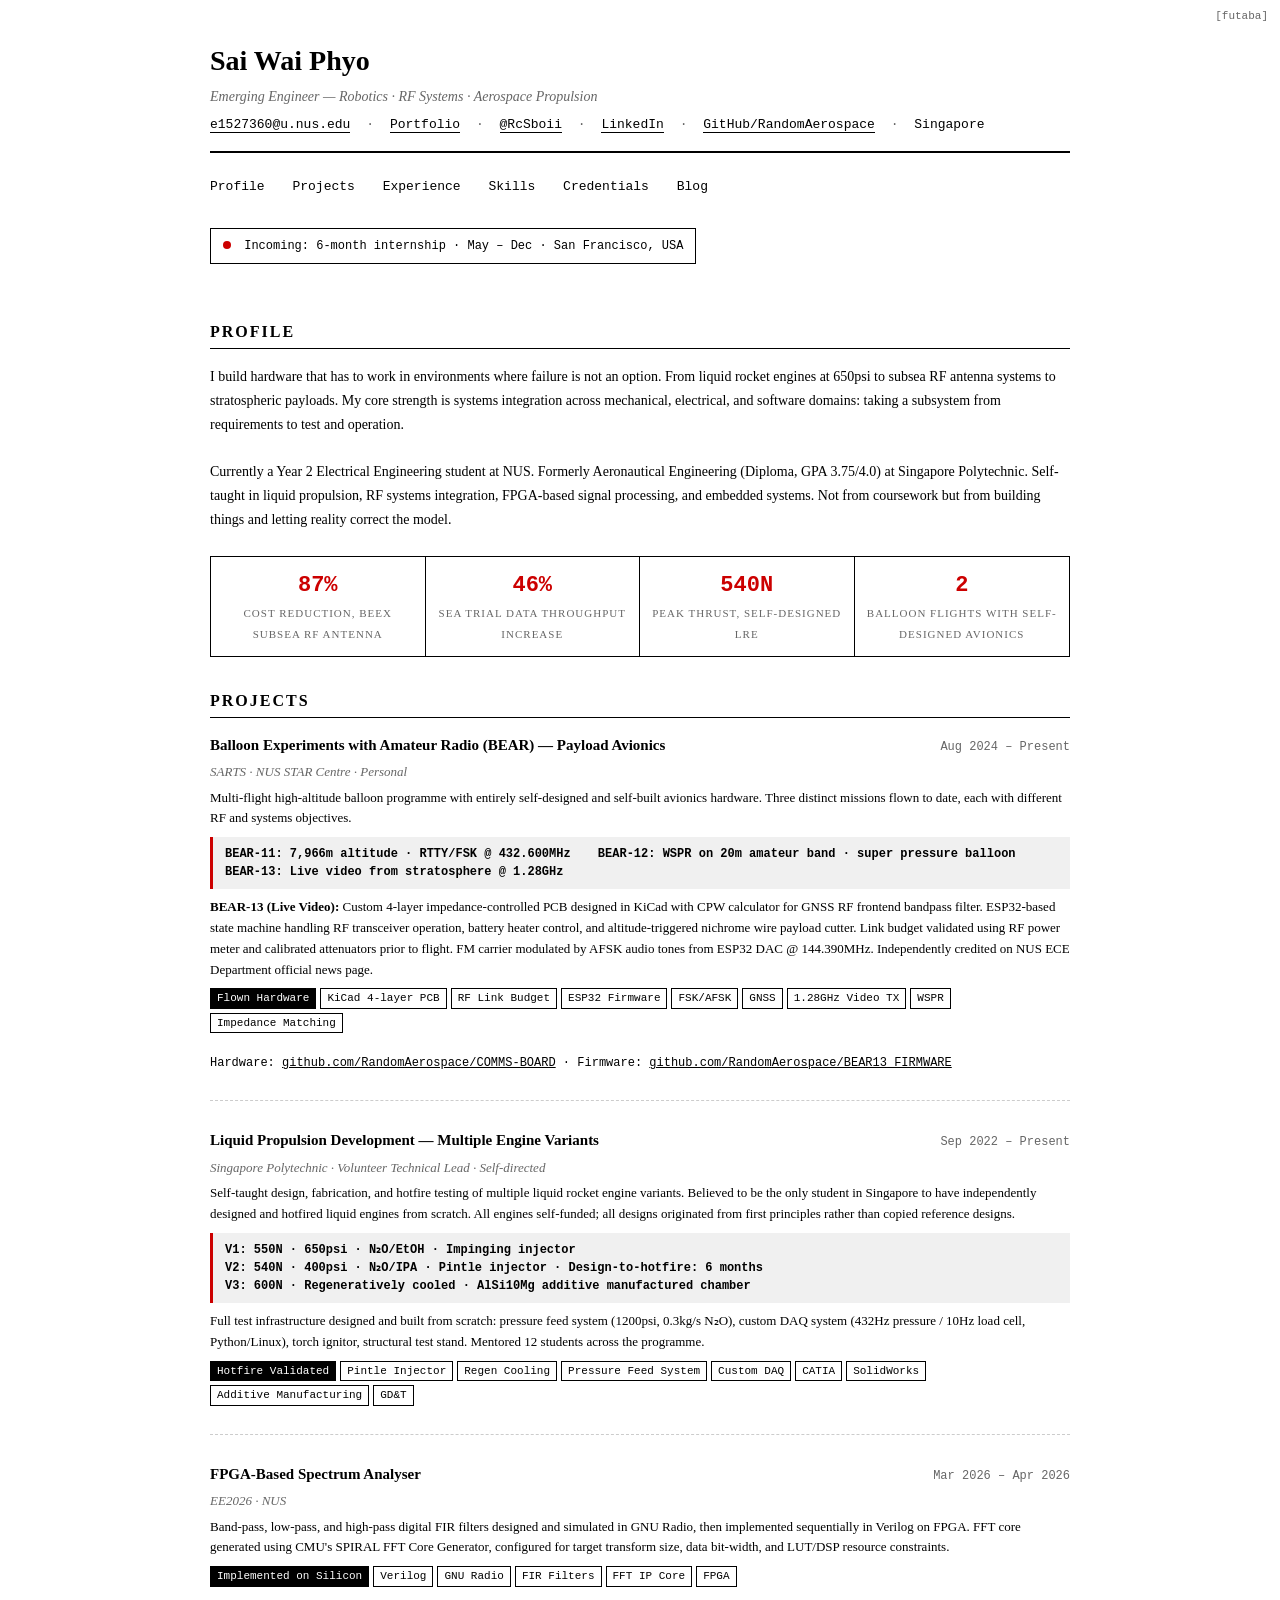
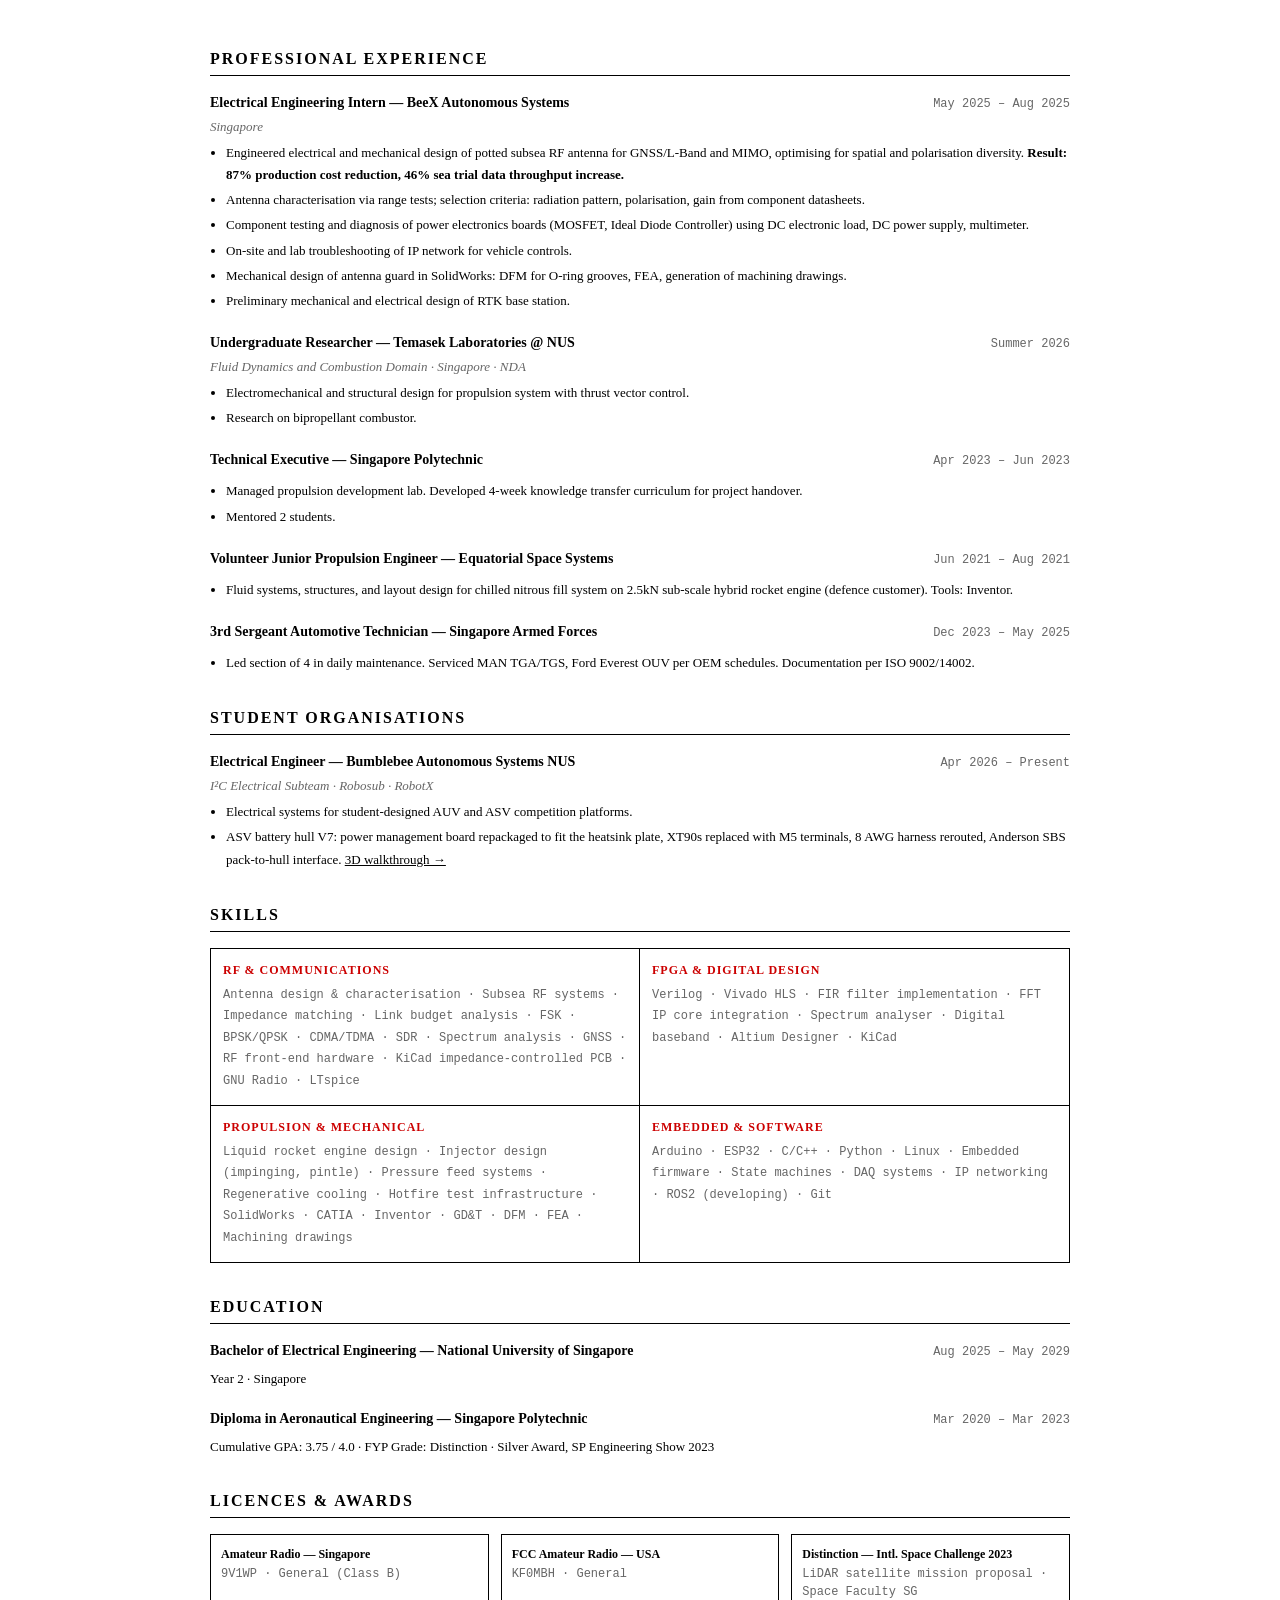
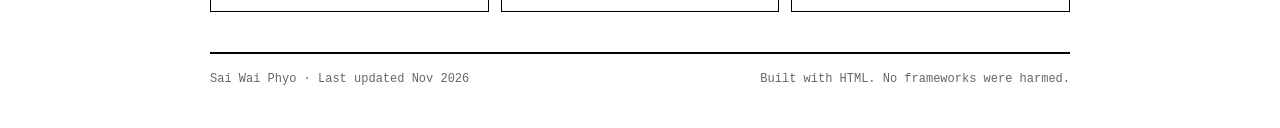
==== commit aaebde89: "Sync factual updates from the /eng/ page into the academic homepage Co-Authored-By: Claude Opus 5.5 " ====
--- a/index.html
+++ b/index.html
@@ -401,7 +401,7 @@
 
 <header>
   <h1>Sai Wai Phyo</h1>
-  <div class="subtitle">Emerging Engineer — Propulsion · RF Systems · Aerospace Propulsion</div>
+  <div class="subtitle">Emerging Engineer — Robotics · RF Systems · Aerospace Propulsion</div>
   <div class="contact-line">
     <a href="mailto:e1527360@u.nus.edu">e1527360@u.nus.edu</a>
     <span>·</span>
@@ -428,7 +428,7 @@
 
 <div class="availability">
   <span class="status"></span>
-  Available: Summer Internship (Jun – Dec 2027) · 6-month engagements preferred 
+  Incoming: 6-month internship · May – Dec · San Francisco, USA
 </div>
 
 <!-- PROFILE -->
@@ -436,11 +436,11 @@
   <h2>Profile</h2>
   <div class="profile">
     <p>
-      I build hardware that has to work in environments where failure is not an option — from liquid rocket engines at 650psi to subsea RF antenna systems to stratospheric payloads. My core strength is systems integration across mechanical, electrical, and software domains: taking a subsystem from requirements to test in the shortest possible time, questioning every inherited assumption along the way.
+      I build hardware that has to work in environments where failure is not an option. From liquid rocket engines at 650psi to subsea RF antenna systems to stratospheric payloads. My core strength is systems integration across mechanical, electrical, and software domains: taking a subsystem from requirements to test and operation.
     </p>
     <br>
     <p>
-      Currently a Year 1 Electrical Engineering student at NUS. Formerly Aeronautical Engineering (Diploma, GPA 3.75/4.0) at Singapore Polytechnic. Self-taught in liquid propulsion, RF systems integration, FPGA-based signal processing, and embedded systems — not from coursework but from building things and letting reality correct the model.
+      Currently a Year 2 Electrical Engineering student at NUS. Formerly Aeronautical Engineering (Diploma, GPA 3.75/4.0) at Singapore Polytechnic. Self-taught in liquid propulsion, RF systems integration, FPGA-based signal processing, and embedded systems. Not from coursework but from building things and letting reality correct the model.
   </div>
 
   <div class="stats-bar">
@@ -580,7 +580,8 @@
     </div>
     <div class="project-org">Fluid Dynamics and Combustion Domain · Singapore · NDA</div>
     <ul class="exp-bullets">
-      <li>Collaborating with PhD researchers on propulsion-adjacent hardware development.</li>
+      <li>Electromechanical and structural design for propulsion system with thrust vector control.</li>
+      <li>Research on bipropellant combustor.</li>
     
     </ul>
   </div>
@@ -665,7 +666,7 @@
       <h3>Bachelor of Electrical Engineering — National University of Singapore</h3>
       <div class="exp-date">Aug 2025 – May 2029</div>
     </div>
-    <p style="font-size:13px; margin-top:4px;">Year 1 · Singapore</p>
+    <p style="font-size:13px; margin-top:4px;">Year 2 · Singapore</p>
   </div>
   <div class="experience">
     <div class="exp-header">
@@ -696,7 +697,7 @@
 </section>
 
 <footer>
-  <div>Sai Wai Phyo · Last updated May 2026</div>
+  <div>Sai Wai Phyo · Last updated Nov 2026</div>
   <div>Built with HTML. No frameworks were harmed.</div>
 </footer>
 
